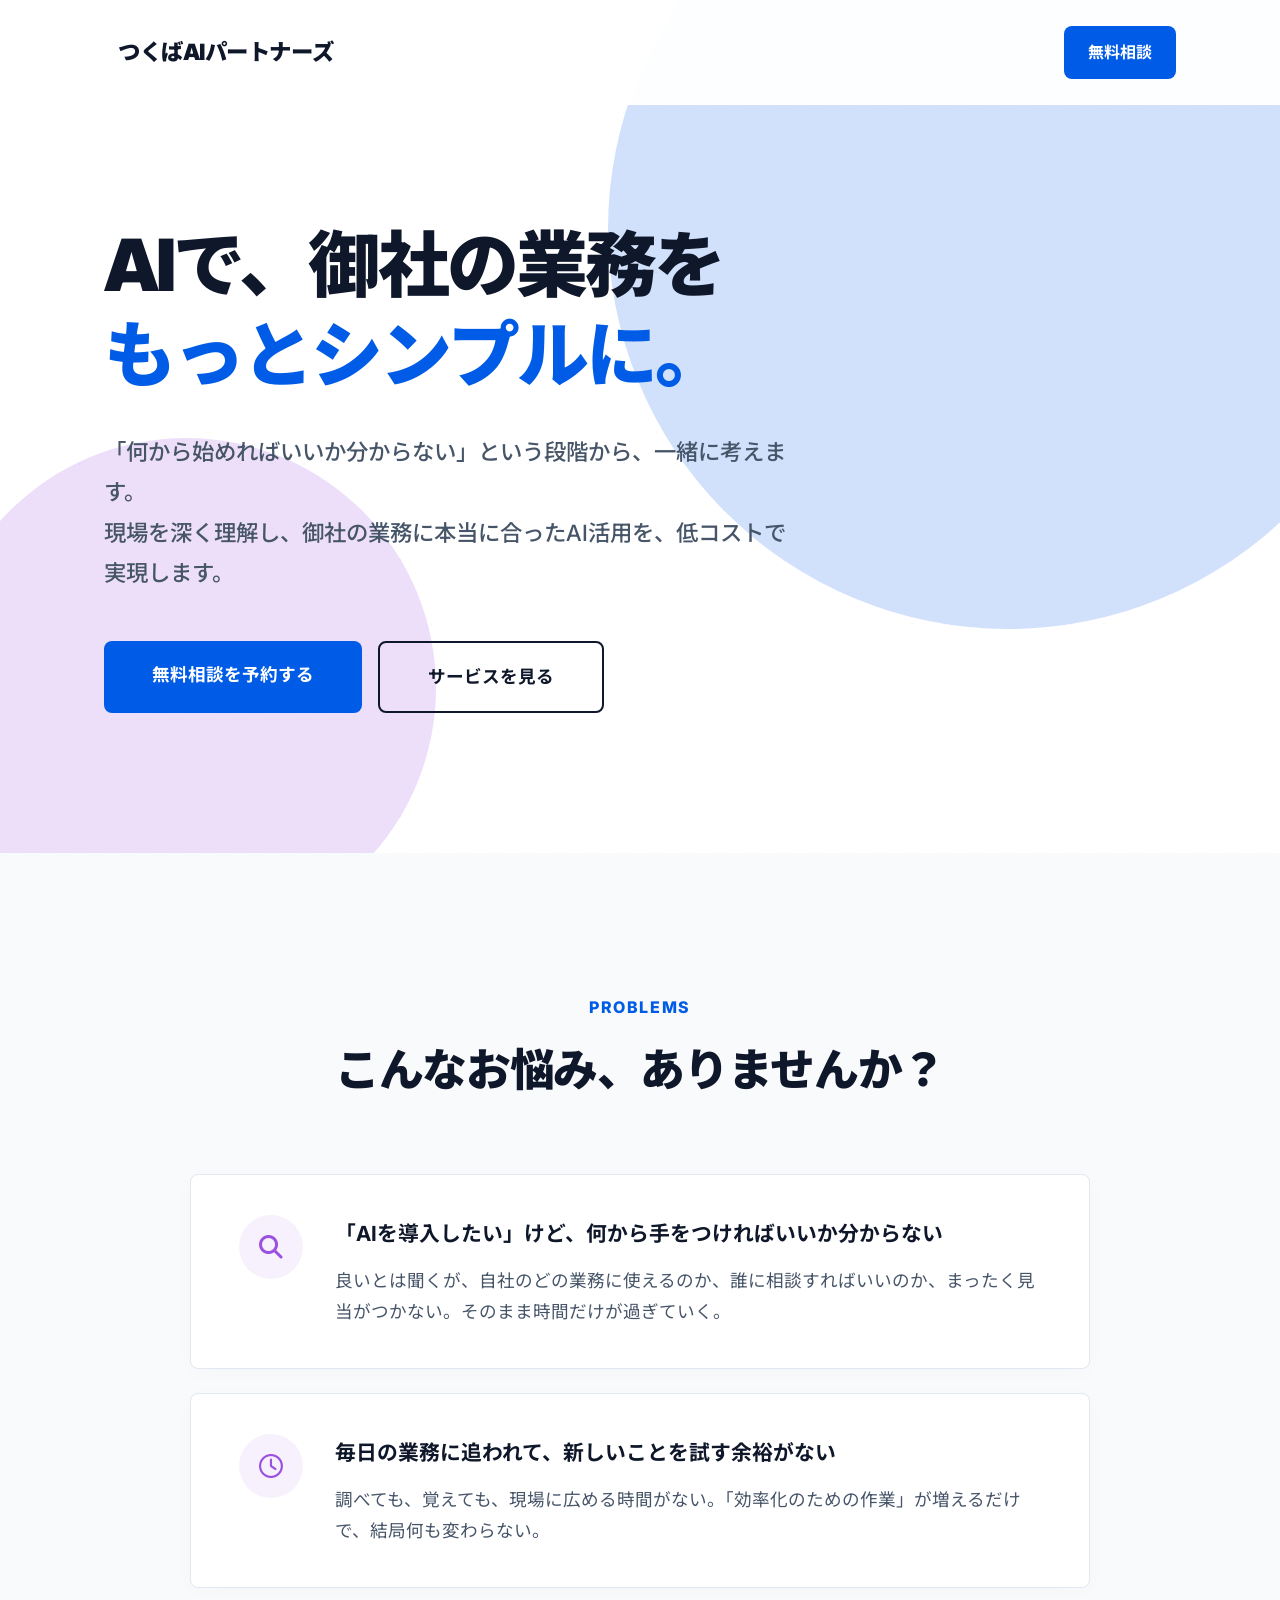
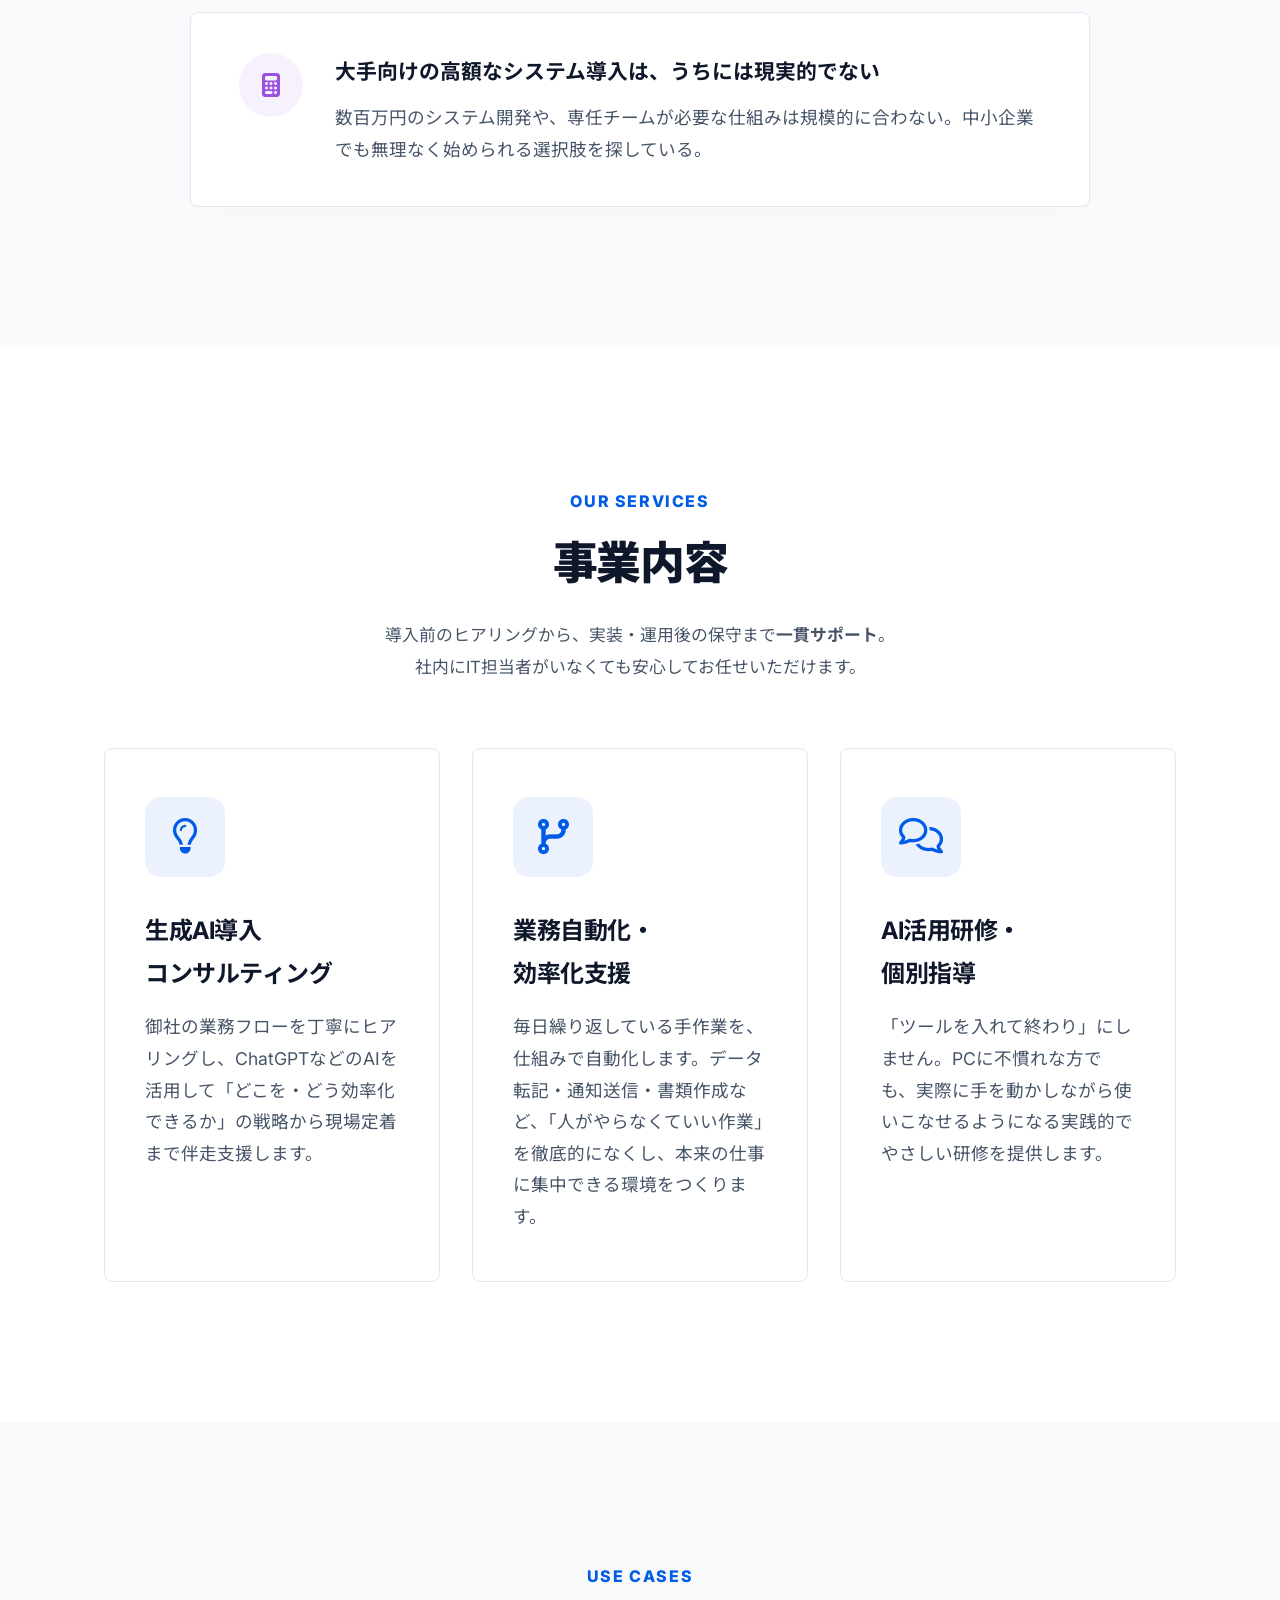
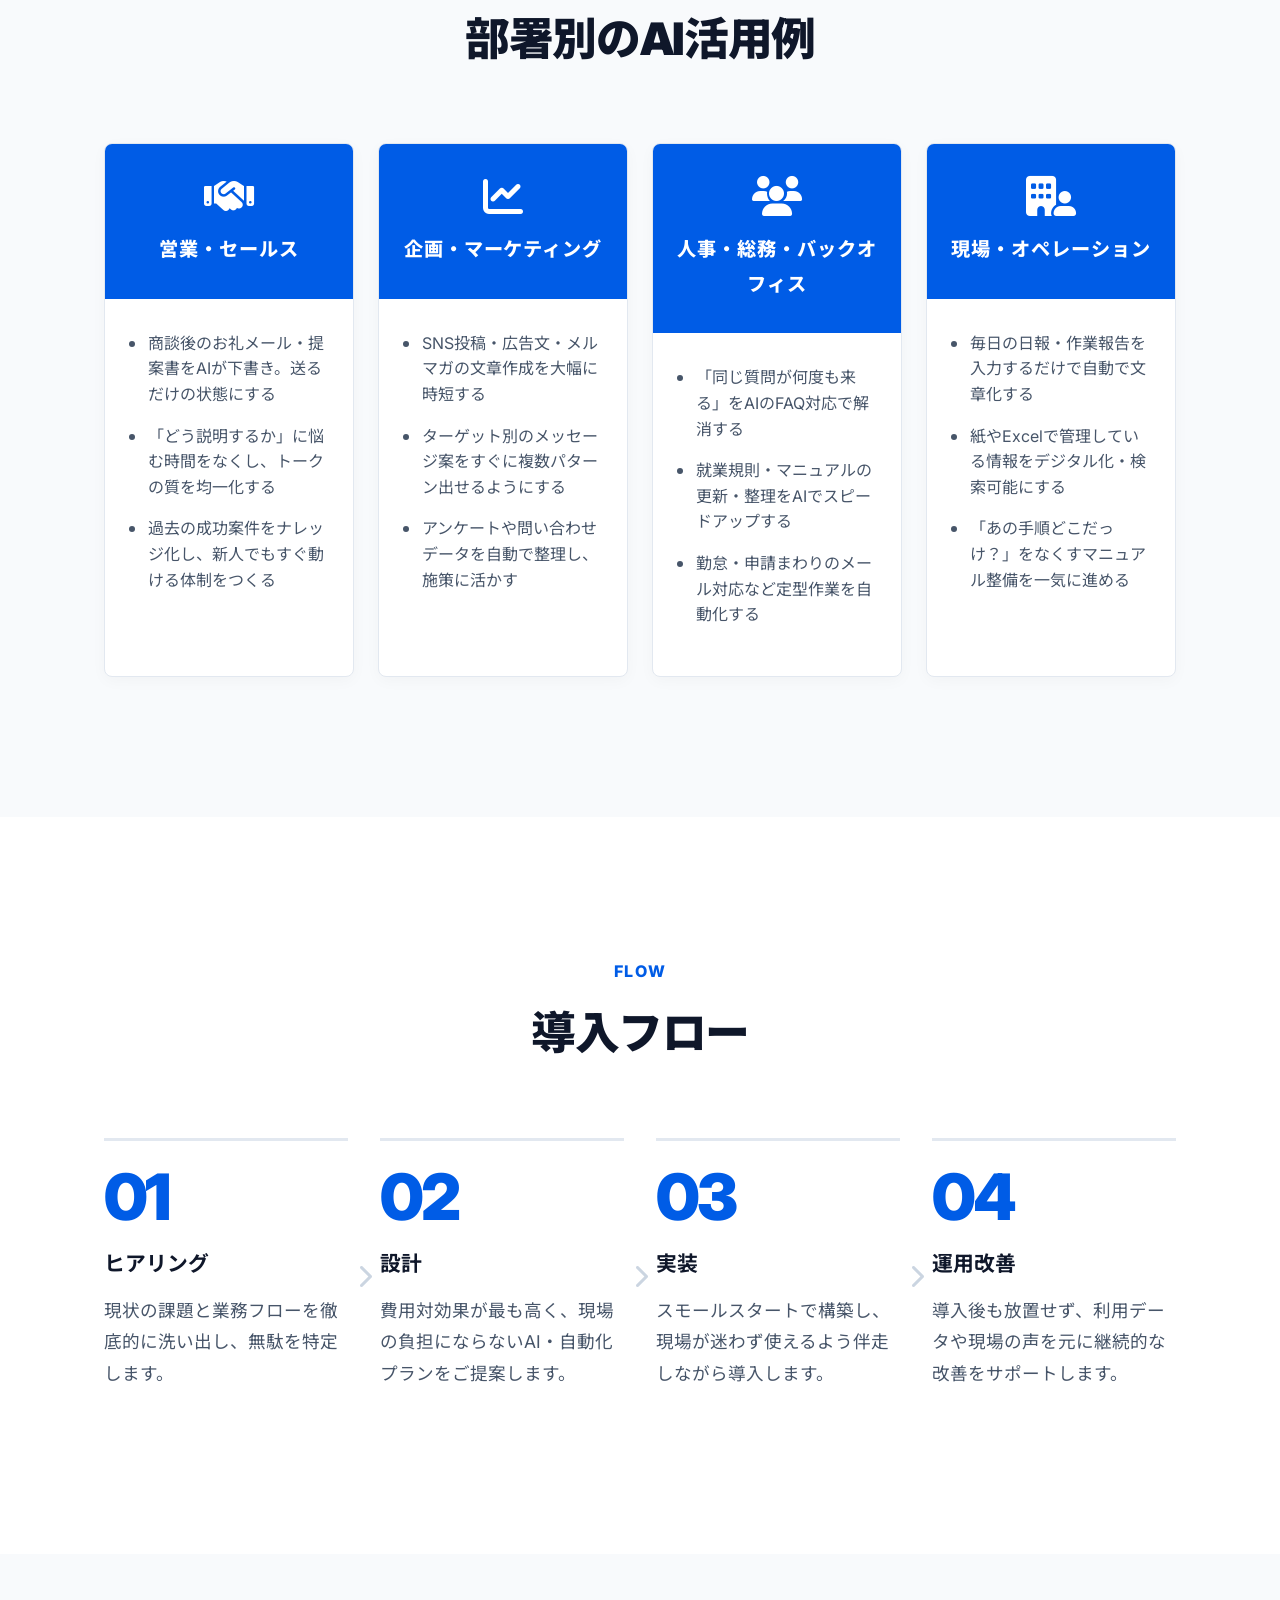
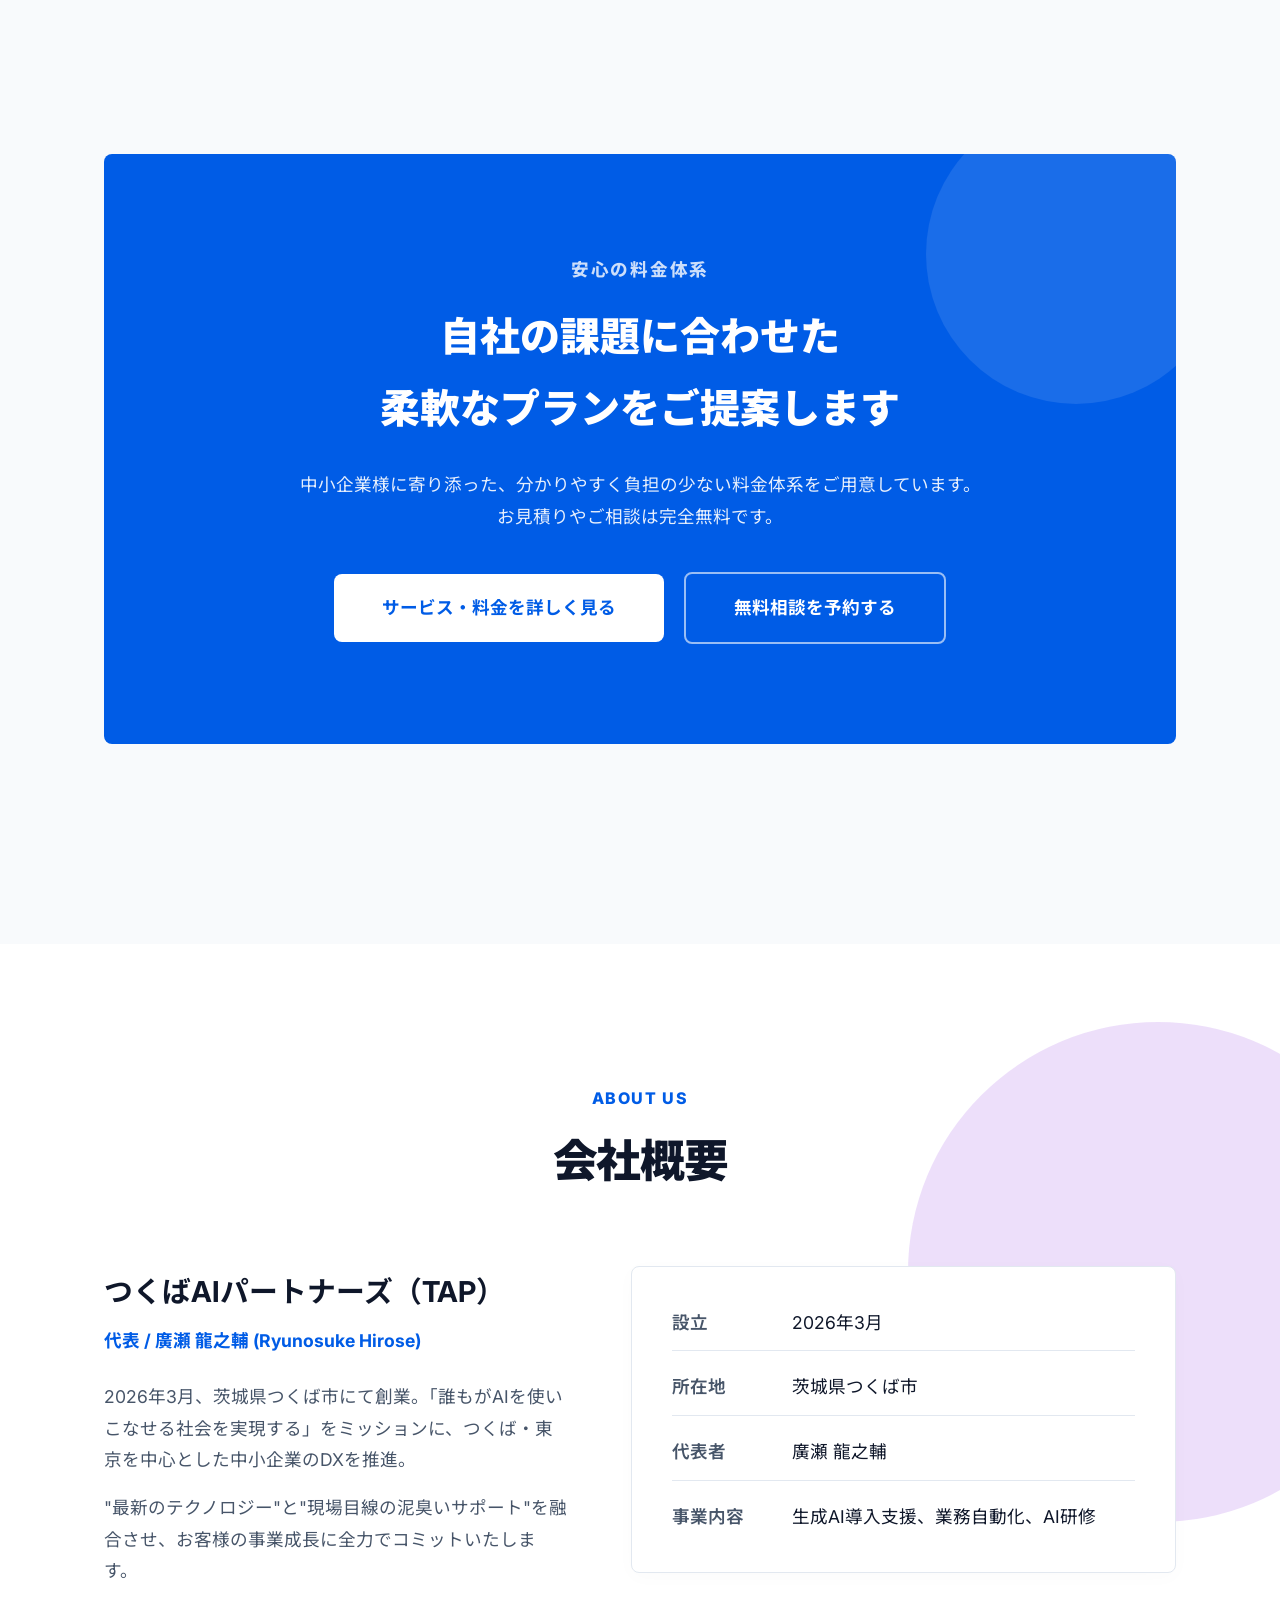
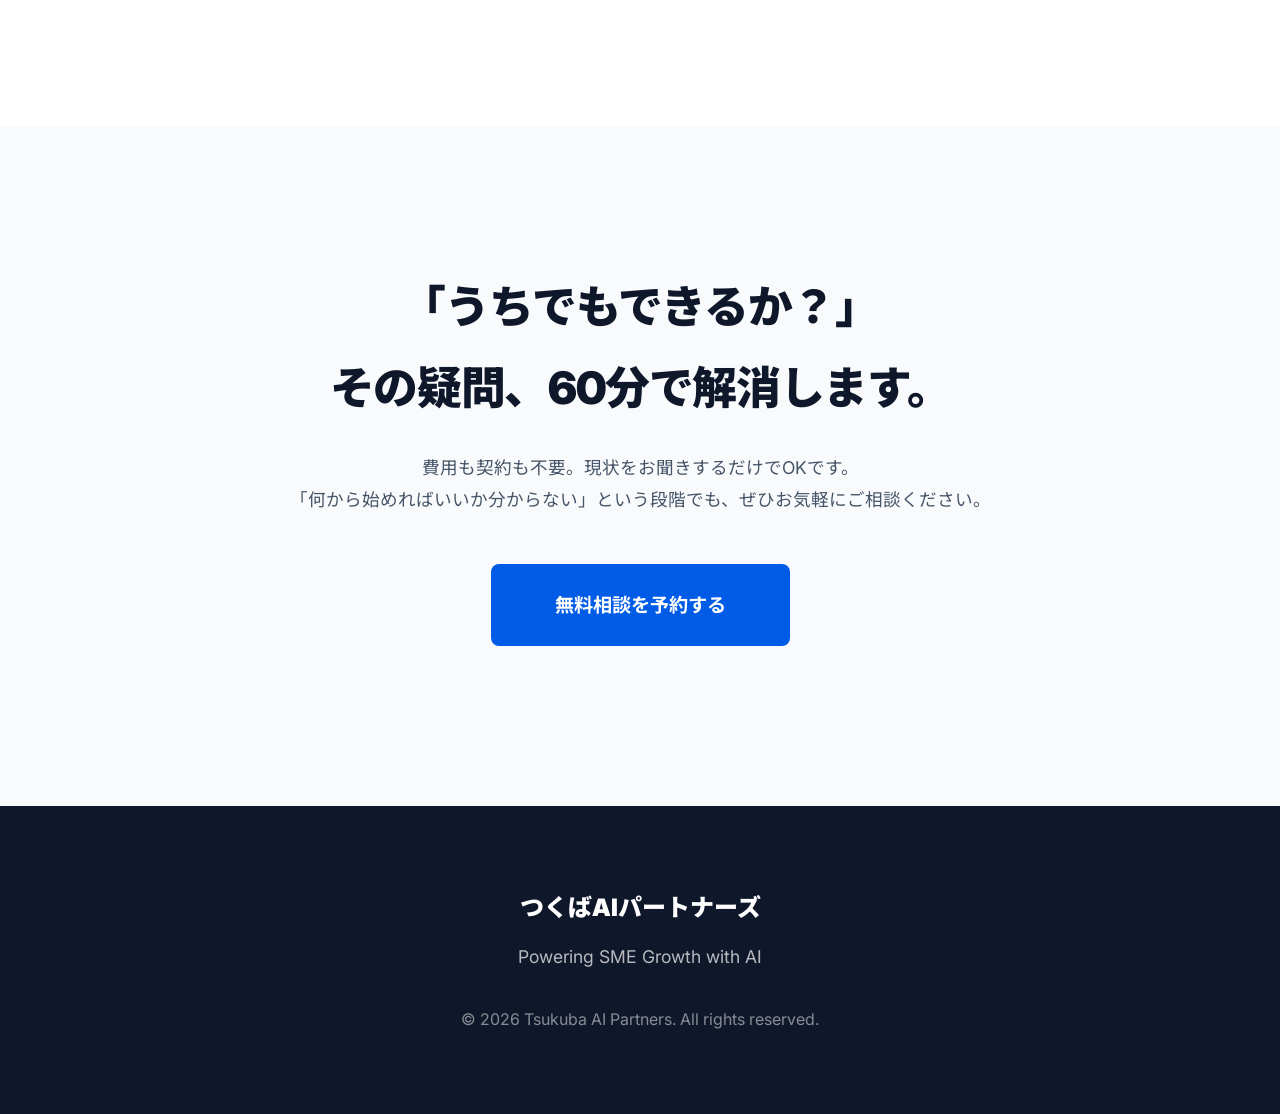
==== index.html @ 7ae94b9e "料金上限の削除・一貫サポート文の追加 - services.html: スタートプランを¥80,000〜、スタンダードプランを¥250,000〜に変更（内容・規模により要相談） - index.htm" ====
<!DOCTYPE html>
<html lang="ja">
<head>
    <meta charset="UTF-8">
    <meta name="viewport" content="width=device-width, initial-scale=1.0">
    <title>つくばAIパートナーズ | Tsukuba AI Partners</title>
    <meta name="description" content="現場の声から始めるAI導入。中小企業に特化した低コスト・スピード対応のAIコンサルティング。">
    
    <!-- Google Fonts -->
    <link rel="preconnect" href="https://fonts.googleapis.com">
    <link rel="preconnect" href="https://fonts.gstatic.com" crossorigin>
    <link href="https://fonts.googleapis.com/css2?family=Inter:wght@400;600;800;900&family=Noto+Sans+JP:wght@400;500;700;900&display=swap" rel="stylesheet">
    
    <!-- Font Awesome -->
    <link rel="stylesheet" href="https://cdnjs.cloudflare.com/ajax/libs/font-awesome/6.4.0/css/all.min.css">

    <style>
        /* =========================================
           1. CSS Variables
           ========================================= */
        :root {
            /* Theme Colors (単色) */
            --primary: #005ce6;      /* サファイアブルー */
            --primary-light: rgba(0, 92, 230, 0.08); /* アイコン背景用 (薄め) */
            --primary-shape: rgba(0, 92, 230, 0.18); /* 背景図形用 (濃いめ) */
            
            --secondary: #9b51e0;    /* 明るめの紫 */
            --secondary-light: rgba(155, 81, 224, 0.08); /* アイコン背景用 (薄め) */
            --secondary-shape: rgba(155, 81, 224, 0.18); /* 背景図形用 (濃いめ) */
            
            /* Backgrounds & Text */
            --bg-body: #FFFFFF;
            --bg-section: #F8FAFC; 
            --text-main: #0F172A; 
            --text-muted: #475569;
            
            /* UI Elements */
            --card-bg: #FFFFFF;
            --card-border: 1px solid #E2E8F0;
            --radius: 8px; 
        }

        /* =========================================
           2. Reset & Base Styles
           ========================================= */
        * { margin: 0; padding: 0; box-sizing: border-box; }

        body {
            font-family: 'Inter', 'Noto Sans JP', sans-serif;
            background-color: var(--bg-body);
            color: var(--text-main);
            line-height: 1.8;
            -webkit-font-smoothing: antialiased;
            overflow-x: hidden;
        }

        a { text-decoration: none; color: inherit; }
        ul { list-style: none; }
        
        .container {
            max-width: 1200px;
            margin: 0 auto;
            padding: 0 5%;
            position: relative;
            z-index: 1; /* 背景図形より手前に配置 */
        }

        /* Typography */
        .text-primary {
            color: var(--primary);
        }

        .section-title {
            font-size: clamp(2.2rem, 4vw, 2.8rem);
            font-weight: 900;
            letter-spacing: -0.03em;
            margin-bottom: 1rem;
            color: var(--text-main);
            text-align: center;
        }

        .section-subtitle {
            font-size: 1rem;
            font-weight: 800;
            color: var(--primary);
            letter-spacing: 0.1em;
            margin-bottom: 0.5rem;
            font-family: 'Inter', sans-serif;
            text-transform: uppercase;
            text-align: center;
        }

        p.large-text {
            font-size: 1.1rem;
            color: var(--text-muted);
            line-height: 1.8;
        }

        /* =========================================
           3. Decorational Shapes (背景図形)
           ========================================= */
        .shape {
            position: absolute;
            z-index: 0;
            pointer-events: none;
        }
        
        .shape-circle-blue {
            width: 800px; height: 800px;
            background-color: var(--primary-shape); /* 視認できるよう濃い色を使用 */
            border-radius: 50%;
        }

        .shape-circle-purple {
            width: 500px; height: 500px;
            background-color: var(--secondary-shape); /* 視認できるよう濃い色を使用 */
            border-radius: 50%;
        }

        .bg-dots {
            background-image: radial-gradient(var(--text-muted) 1px, transparent 1px);
            background-size: 32px 32px;
            opacity: 0.05;
            top: 0; left: 0; width: 100%; height: 100%;
        }

        /* =========================================
           4. UI Components
           ========================================= */
        .btn {
            display: inline-block;
            padding: 18px 48px;
            background-color: var(--primary);
            color: #fff;
            font-size: 1.1rem;
            font-weight: 700;
            border-radius: var(--radius);
            border: none;
            cursor: pointer;
            transition: background-color 0.2s, transform 0.2s;
            text-align: center;
        }

        .btn:hover {
            background-color: #004bbd;
            transform: translateY(-2px);
            color: #fff;
        }

        .btn-outline {
            background-color: transparent;
            color: var(--text-main);
            border: 2px solid var(--text-main);
        }
        
        .btn-outline:hover {
            background-color: var(--text-main);
            color: #fff;
        }

        /* =========================================
           5. Layout Sections
           ========================================= */
        /* Navigation */
        nav {
            position: fixed;
            top: 0; left: 0; width: 100%;
            padding: 24px 0;
            z-index: 100;
            background: rgba(255, 255, 255, 0.95);
            backdrop-filter: blur(8px);
            border-bottom: 1px solid transparent;
            transition: padding 0.3s, border-bottom 0.3s;
        }

        nav.scrolled {
            padding: 16px 0;
            border-bottom: 1px solid #E2E8F0;
        }

        .nav-container {
            display: flex;
            justify-content: space-between;
            align-items: center;
        }

        .logo {
            font-size: 1.4rem;
            font-weight: 900;
            letter-spacing: -0.02em;
        }

        /* Hero Section */
        #hero {
            position: relative;
            padding: 220px 0 140px;
            background-color: var(--bg-body);
        }

        /* Hero背景図形 */
        #hero .shape-circle-blue { top: -20%; right: -10%; }
        #hero .shape-circle-purple { bottom: -10%; left: -5%; }

        .hero-inner {
            max-width: 1000px;
        }

        .hero-title {
            font-size: clamp(2.8rem, 6vw, 4.5rem);
            font-weight: 900;
            line-height: 1.25;
            letter-spacing: -0.04em;
            margin-bottom: 2rem;
            color: var(--text-main);
        }

        .hero-subtitle {
            font-size: clamp(1.2rem, 2vw, 1.4rem);
            color: var(--text-muted);
            margin-bottom: 3rem;
            font-weight: 500;
            line-height: 1.8;
            max-width: 700px;
        }

        .hero-buttons {
            display: flex;
            gap: 16px;
            flex-wrap: wrap;
        }

        .section-padding { padding: 140px 0; position: relative; }
        .bg-gray { background-color: var(--bg-section); }

        /* Pain Points */
        .pain-list {
            margin: 4rem auto 0;
            display: flex;
            flex-direction: column;
            gap: 24px;
            max-width: 900px;
        }

        .pain-item {
            background: var(--card-bg);
            border: var(--card-border);
            border-radius: var(--radius);
            padding: 40px 48px;
            display: flex;
            align-items: flex-start;
            gap: 32px;
            box-shadow: 0 4px 20px rgba(0,0,0,0.02);
        }

        .pain-icon {
            width: 64px; height: 64px;
            background-color: var(--secondary-light);
            color: var(--secondary);
            border-radius: 50%;
            display: flex;
            align-items: center;
            justify-content: center;
            font-size: 1.5rem;
            flex-shrink: 0;
        }

        .pain-item h4 {
            font-size: 1.3rem;
            margin-bottom: 12px;
            font-weight: 700;
        }

        /* Services */
        .service-grid {
            display: grid;
            grid-template-columns: repeat(3, 1fr);
            gap: 32px;
            margin-top: 4rem;
        }

        .service-card {
            background: var(--card-bg);
            border: var(--card-border);
            border-radius: var(--radius);
            padding: 48px 40px;
            transition: border-color 0.3s;
        }

        .service-card:hover { border-color: var(--primary); }

        .service-icon {
            width: 80px; height: 80px;
            background-color: var(--primary-light);
            color: var(--primary);
            border-radius: 16px;
            display: flex;
            align-items: center;
            justify-content: center;
            font-size: 2.2rem;
            margin-bottom: 32px;
        }

        .service-card h3 {
            font-size: 1.5rem;
            font-weight: 700;
            margin-bottom: 16px;
            letter-spacing: -0.02em;
        }

        /* USE CASES */
        .usecase-grid {
            display: grid;
            grid-template-columns: repeat(4, 1fr);
            gap: 24px;
            margin-top: 4rem;
        }

        .usecase-card {
            background: #fff;
            border-radius: var(--radius);
            border: 1px solid #E2E8F0;
            overflow: hidden;
            box-shadow: 0 4px 15px rgba(0,0,0,0.03);
            display: flex;
            flex-direction: column;
        }

        .usecase-header {
            background-color: var(--primary);
            color: #fff;
            padding: 32px 16px;
            text-align: center;
            min-height: 140px;
            display: flex;
            flex-direction: column;
            align-items: center;
            justify-content: center;
        }

        .usecase-header i {
            font-size: 2.5rem;
            margin-bottom: 16px;
        }

        .usecase-header h4 {
            font-size: 1.2rem;
            font-weight: 800;
            letter-spacing: 0.05em;
        }

        .usecase-body {
            padding: 32px 24px;
            flex: 1;
        }

        .usecase-body ul li {
            position: relative;
            padding-left: 1.2em;
            margin-bottom: 16px;
            font-size: 1rem;
            color: var(--text-muted);
            line-height: 1.6;
        }

        .usecase-body ul li::before {
            content: '';
            position: absolute;
            left: 0;
            top: 10px;
            width: 6px;
            height: 6px;
            border-radius: 50%;
            background-color: var(--text-muted);
        }

        /* How We Work */
        .flow-wrapper { margin-top: 4rem; }
        .flow-container {
            display: flex;
            justify-content: space-between;
            gap: 32px;
        }

        .flow-card {
            flex: 1;
            position: relative;
            padding: 24px 0;
            border-top: 3px solid #E2E8F0;
        }

        .flow-card:not(:last-child)::after {
            content: '\f054';
            font-family: 'Font Awesome 6 Free';
            font-weight: 900;
            position: absolute;
            top: 50%;
            right: -24px;
            transform: translateY(-50%);
            font-size: 1.5rem;
            color: #CBD5E1;
        }

        .flow-number {
            font-family: 'Inter', sans-serif;
            font-size: 4rem;
            font-weight: 900;
            color: var(--primary);
            line-height: 1;
            margin-bottom: 16px;
            letter-spacing: -0.05em;
        }

        .flow-card h4 {
            font-size: 1.3rem;
            margin-bottom: 12px;
            font-weight: 700;
        }

        /* Pricing Banner */
        .banner {
            background-color: var(--primary);
            color: #fff;
            padding: 100px 5%;
            border-radius: var(--radius);
            text-align: center;
            margin: 60px 0;
            position: relative;
            overflow: hidden;
        }
        
        .banner::before {
            content: ''; position: absolute; top: -50px; right: -50px;
            width: 300px; height: 300px; border-radius: 50%;
            background-color: rgba(255,255,255,0.1);
        }

        .banner h2 { color: #fff; margin-bottom: 24px; font-size: clamp(2rem, 4vw, 2.5rem); font-weight: 900; }

        /* About */
        #about .shape-circle-purple { top: 10%; right: -10%; }
        
        .about-wrap {
            display: flex;
            gap: 64px;
            align-items: flex-start;
            margin-top: 4rem;
        }

        .about-info { flex: 1; }

        .about-info h3 {
            font-size: 1.8rem;
            margin-bottom: 8px;
        }

        /* Footer */
        footer {
            background-color: var(--text-main);
            color: #fff;
            padding: 80px 0;
        }

        /* =========================================
           6. Animation
           ========================================= */
        .fade-up {
            opacity: 0;
            transform: translateY(20px);
            transition: opacity 0.8s ease, transform 0.8s ease;
        }
        .fade-up.is-visible {
            opacity: 1;
            transform: translateY(0);
        }

        /* =========================================
           7. Responsive
           ========================================= */
        @media (max-width: 992px) {
            .service-grid, .usecase-grid { grid-template-columns: repeat(2, 1fr); }
            .flow-container { flex-direction: column; gap: 24px; }
            .flow-card { border-top: none; border-left: 3px solid #E2E8F0; padding: 0 0 0 24px; }
            .flow-card:not(:last-child)::after {
                content: '\f078';
                top: auto; bottom: -20px; left: 24px; right: auto;
                transform: translateX(-50%);
            }
            .about-wrap { flex-direction: column; gap: 32px; }
            #hero { padding: 160px 0 100px; }
        }

        @media (max-width: 768px) {
            .service-grid, .usecase-grid { grid-template-columns: 1fr; }
            .pain-item { flex-direction: column; gap: 16px; padding: 32px; }
        }
    </style>
</head>
<body>

    <!-- Navbar -->
    <nav>
        <div class="container nav-container">
            <a href="#hero" class="logo" style="text-decoration:none; color:inherit; cursor:pointer; padding:8px 14px; border-radius:6px; transition:background .2s;" onmouseover="this.style.background='rgba(0,92,230,0.08)'" onmouseout="this.style.background='transparent'">つくばAIパートナーズ</a>
            <a href="contact.html" class="btn" style="padding: 12px 24px; font-size: 1rem;">無料相談</a>
        </div>
    </nav>

    <!-- 1. HERO -->
    <section id="hero">
        <div class="shape bg-dots"></div>
        <div class="shape shape-circle-blue"></div>
        <div class="shape shape-circle-purple"></div>
        <div class="container">
            <div class="hero-inner fade-up">
                <h1 class="hero-title">AIで、御社の業務を<br><span class="text-primary">もっとシンプルに。</span></h1>
                <p class="hero-subtitle">「何から始めればいいか分からない」という段階から、一緒に考えます。<br>現場を深く理解し、御社の業務に本当に合ったAI活用を、低コストで実現します。</p>
                <div class="hero-buttons">
                    <a href="#contact" class="btn">無料相談を予約する</a>
                    <a href="#services" class="btn btn-outline">サービスを見る</a>
                </div>
            </div>
        </div>
    </section>

    <!-- 2. PAIN POINTS -->
    <section id="pain" class="section-padding bg-gray">
        <div class="container">
            <p class="section-subtitle fade-up">Problems</p>
            <h2 class="section-title fade-up">こんなお悩み、ありませんか？</h2>
            
            <div class="pain-list">
                <div class="pain-item fade-up">
                    <div class="pain-icon"><i class="fa-solid fa-magnifying-glass"></i></div>
                    <div>
                        <h4>「AIを導入したい」けど、何から手をつければいいか分からない</h4>
                        <p class="large-text">良いとは聞くが、自社のどの業務に使えるのか、誰に相談すればいいのか、まったく見当がつかない。そのまま時間だけが過ぎていく。</p>
                    </div>
                </div>
                <div class="pain-item fade-up">
                    <div class="pain-icon"><i class="fa-regular fa-clock"></i></div>
                    <div>
                        <h4>毎日の業務に追われて、新しいことを試す余裕がない</h4>
                        <p class="large-text">調べても、覚えても、現場に広める時間がない。「効率化のための作業」が増えるだけで、結局何も変わらない。</p>
                    </div>
                </div>
                <div class="pain-item fade-up">
                    <div class="pain-icon"><i class="fa-solid fa-calculator"></i></div>
                    <div>
                        <h4>大手向けの高額なシステム導入は、うちには現実的でない</h4>
                        <p class="large-text">数百万円のシステム開発や、専任チームが必要な仕組みは規模的に合わない。中小企業でも無理なく始められる選択肢を探している。</p>
                    </div>
                </div>
            </div>
        </div>
    </section>

    <!-- 3. SERVICES -->
    <section id="services" class="section-padding">
        <div class="container">
            <p class="section-subtitle fade-up">Our Services</p>
            <h2 class="section-title fade-up">事業内容</h2>
            <p class="fade-up" style="text-align:center; color: var(--text-muted); font-size: 1.05rem; max-width: 700px; margin: 0 auto 3rem; line-height: 1.9;">導入前のヒアリングから、実装・運用後の保守まで<strong>一貫サポート</strong>。<br>社内にIT担当者がいなくても安心してお任せいただけます。</p>

            <div class="service-grid">
                <div class="service-card fade-up">
                    <div class="service-icon"><i class="fa-regular fa-lightbulb"></i></div>
                    <h3>生成AI導入<br>コンサルティング</h3>
                    <p class="large-text">御社の業務フローを丁寧にヒアリングし、ChatGPTなどのAIを活用して「どこを・どう効率化できるか」の戦略から現場定着まで伴走支援します。</p>
                </div>
                <div class="service-card fade-up">
                    <div class="service-icon"><i class="fa-solid fa-code-branch"></i></div>
                    <h3>業務自動化・<br>効率化支援</h3>
                    <p class="large-text">毎日繰り返している手作業を、仕組みで自動化します。データ転記・通知送信・書類作成など、「人がやらなくていい作業」を徹底的になくし、本来の仕事に集中できる環境をつくります。</p>
                </div>
                <div class="service-card fade-up">
                    <div class="service-icon"><i class="fa-regular fa-comments"></i></div>
                    <h3>AI活用研修・<br>個別指導</h3>
                    <p class="large-text">「ツールを入れて終わり」にしません。PCに不慣れな方でも、実際に手を動かしながら使いこなせるようになる実践的でやさしい研修を提供します。</p>
                </div>
            </div>
        </div>
    </section>

    <!-- 4. USE CASES (部署別AI活用例) -->
    <section id="use-cases" class="section-padding bg-gray">
        <div class="container">
            <p class="section-subtitle fade-up">Use Cases</p>
            <h2 class="section-title fade-up">部署別のAI活用例</h2>
            
            <div class="usecase-grid">
                <div class="usecase-card fade-up" style="transition-delay: 0.1s;">
                    <div class="usecase-header">
                        <i class="fa-solid fa-handshake"></i>
                        <h4>営業・セールス</h4>
                    </div>
                    <div class="usecase-body">
                        <ul>
                            <li>商談後のお礼メール・提案書をAIが下書き。送るだけの状態にする</li>
                            <li>「どう説明するか」に悩む時間をなくし、トークの質を均一化する</li>
                            <li>過去の成功案件をナレッジ化し、新人でもすぐ動ける体制をつくる</li>
                        </ul>
                    </div>
                </div>
                <div class="usecase-card fade-up" style="transition-delay: 0.2s;">
                    <div class="usecase-header">
                        <i class="fa-solid fa-chart-line"></i>
                        <h4>企画・マーケティング</h4>
                    </div>
                    <div class="usecase-body">
                        <ul>
                            <li>SNS投稿・広告文・メルマガの文章作成を大幅に時短する</li>
                            <li>ターゲット別のメッセージ案をすぐに複数パターン出せるようにする</li>
                            <li>アンケートや問い合わせデータを自動で整理し、施策に活かす</li>
                        </ul>
                    </div>
                </div>
                <div class="usecase-card fade-up" style="transition-delay: 0.3s;">
                    <div class="usecase-header">
                        <i class="fa-solid fa-users"></i>
                        <h4>人事・総務・バックオフィス</h4>
                    </div>
                    <div class="usecase-body">
                        <ul>
                            <li>「同じ質問が何度も来る」をAIのFAQ対応で解消する</li>
                            <li>就業規則・マニュアルの更新・整理をAIでスピードアップする</li>
                            <li>勤怠・申請まわりのメール対応など定型作業を自動化する</li>
                        </ul>
                    </div>
                </div>
                <div class="usecase-card fade-up" style="transition-delay: 0.4s;">
                    <div class="usecase-header">
                        <i class="fa-solid fa-building-user"></i>
                        <h4>現場・オペレーション</h4>
                    </div>
                    <div class="usecase-body">
                        <ul>
                            <li>毎日の日報・作業報告を入力するだけで自動で文章化する</li>
                            <li>紙やExcelで管理している情報をデジタル化・検索可能にする</li>
                            <li>「あの手順どこだっけ？」をなくすマニュアル整備を一気に進める</li>
                        </ul>
                    </div>
                </div>
            </div>
        </div>
    </section>

    <!-- 5. HOW WE WORK -->
    <section id="how-we-work" class="section-padding">
        <div class="container">
            <p class="section-subtitle fade-up">Flow</p>
            <h2 class="section-title fade-up">導入フロー</h2>

            <div class="flow-wrapper">
                <div class="flow-container">
                    <div class="flow-card fade-up">
                        <div class="flow-number">01</div>
                        <h4>ヒアリング</h4>
                        <p class="large-text">現状の課題と業務フローを徹底的に洗い出し、無駄を特定します。</p>
                    </div>
                    <div class="flow-card fade-up">
                        <div class="flow-number">02</div>
                        <h4>設計</h4>
                        <p class="large-text">費用対効果が最も高く、現場の負担にならないAI・自動化プランをご提案します。</p>
                    </div>
                    <div class="flow-card fade-up">
                        <div class="flow-number">03</div>
                        <h4>実装</h4>
                        <p class="large-text">スモールスタートで構築し、現場が迷わず使えるよう伴走しながら導入します。</p>
                    </div>
                    <div class="flow-card fade-up">
                        <div class="flow-number">04</div>
                        <h4>運用改善</h4>
                        <p class="large-text">導入後も放置せず、利用データや現場の声を元に継続的な改善をサポートします。</p>
                    </div>
                </div>
            </div>
        </div>
    </section>

    <!-- 6. PRICING TEASER -->
    <section id="pricing" class="section-padding bg-gray">
        <div class="container">
            <div class="banner fade-up">
                <p style="font-weight: 800; margin-bottom: 16px; color: rgba(255,255,255,0.8); font-size: 1.1rem; letter-spacing: 0.1em;">安心の料金体系</p>
                <!-- 金額を外し、価値を伝えるコピーに変更 -->
                <h2>自社の課題に合わせた<br>柔軟なプランをご提案します</h2>
                <p class="large-text" style="margin: 0 auto 40px; max-width: 700px; color: rgba(255,255,255,0.9);">
                    中小企業様に寄り添った、分かりやすく負担の少ない料金体系をご用意しています。<br>お見積りやご相談は完全無料です。
                </p>
                <a href="services.html" class="btn" style="background: #fff; color: var(--primary); margin-right: 16px;">サービス・料金を詳しく見る</a>
                <a href="contact.html" class="btn" style="background: transparent; color: #fff; border: 2px solid rgba(255,255,255,0.6);">無料相談を予約する</a>
            </div>
        </div>
    </section>

    <!-- 7. ABOUT -->
    <section id="about" class="section-padding">
        <div class="shape shape-circle-purple"></div>
        <div class="container">
            <p class="section-subtitle fade-up">About Us</p>
            <h2 class="section-title fade-up">会社概要</h2>

            <div class="about-wrap fade-up">
                <div class="about-info">
                    <h3>つくばAIパートナーズ（TAP）</h3>
                    <p style="font-weight: 700; color: var(--primary); margin-bottom: 24px; font-size: 1.1rem;">代表 / 廣瀬 龍之輔 (Ryunosuke Hirose)</p>
                    <p class="large-text" style="margin-bottom: 16px;">
                        2026年3月、茨城県つくば市にて創業。「誰もがAIを使いこなせる社会を実現する」をミッションに、つくば・東京を中心とした中小企業のDXを推進。
                    </p>
                    <p class="large-text">
                        "最新のテクノロジー"と"現場目線の泥臭いサポート"を融合させ、お客様の事業成長に全力でコミットいたします。
                    </p>
                </div>
                <div style="flex: 1; border: var(--card-border); padding: 40px; background: var(--card-bg); border-radius: var(--radius); width: 100%; box-shadow: 0 4px 20px rgba(0,0,0,0.02);">
                    <ul style="display: flex; flex-direction: column; gap: 20px; font-size: 1.1rem;">
                        <li style="display: flex; border-bottom: 1px solid #E2E8F0; padding-bottom: 12px;">
                            <span style="width: 120px; color: var(--text-muted); font-weight: 600;">設立</span>
                            <span>2026年3月</span>
                        </li>
                        <li style="display: flex; border-bottom: 1px solid #E2E8F0; padding-bottom: 12px;">
                            <span style="width: 120px; color: var(--text-muted); font-weight: 600;">所在地</span>
                            <span>茨城県つくば市</span>
                        </li>
                        <li style="display: flex; border-bottom: 1px solid #E2E8F0; padding-bottom: 12px;">
                            <span style="width: 120px; color: var(--text-muted); font-weight: 600;">代表者</span>
                            <span>廣瀬 龍之輔</span>
                        </li>
                        <li style="display: flex;">
                            <span style="width: 120px; color: var(--text-muted); font-weight: 600;">事業内容</span>
                            <span>生成AI導入支援、業務自動化、AI研修</span>
                        </li>
                    </ul>
                </div>
            </div>
        </div>
    </section>

    <!-- 8. CONTACT CTA -->
    <section id="contact" class="section-padding bg-gray" style="padding-bottom: 160px;">
        <div class="container" style="text-align: center;">
            <h2 class="section-title fade-up" style="margin-bottom: 24px;">「うちでもできるか？」<br>その疑問、60分で解消します。</h2>
            <p class="large-text fade-up" style="margin-bottom: 48px;">費用も契約も不要。現状をお聞きするだけでOKです。<br>「何から始めればいいか分からない」という段階でも、ぜひお気軽にご相談ください。</p>
            <div class="fade-up">
                <a href="#" class="btn" style="padding: 24px 64px; font-size: 1.2rem;">無料相談を予約する</a>
            </div>
        </div>
    </section>

    <!-- FOOTER -->
    <footer>
        <div class="container" style="text-align: center;">
            <p style="font-weight: 900; font-size: 1.5rem; margin-bottom: 12px; color: #fff;">つくばAIパートナーズ</p>
            <p style="margin-bottom: 32px; font-size: 1.1rem; color: rgba(255,255,255,0.7);">Powering SME Growth with AI</p>
            <p style="color: rgba(255,255,255,0.5);">&copy; 2026 Tsukuba AI Partners. All rights reserved.</p>
        </div>
    </footer>

    <!-- JavaScript -->
    <script>
        // フェードインアニメーション
        const observerOptions = {
            root: null,
            rootMargin: '0px',
            threshold: 0.1
        };

        const observer = new IntersectionObserver((entries, observer) => {
            entries.forEach(entry => {
                if (entry.isIntersecting) {
                    entry.target.classList.add('is-visible');
                    observer.unobserve(entry.target);
                }
            });
        }, observerOptions);

        document.querySelectorAll('.fade-up').forEach(el => {
            observer.observe(el);
        });

        // ナビゲーションのスクロール検知
        const nav = document.querySelector('nav');
        window.addEventListener('scroll', () => {
            if (window.scrollY > 50) {
                nav.classList.add('scrolled');
            } else {
                nav.classList.remove('scrolled');
            }
        });
    </script>
</body>
</html>
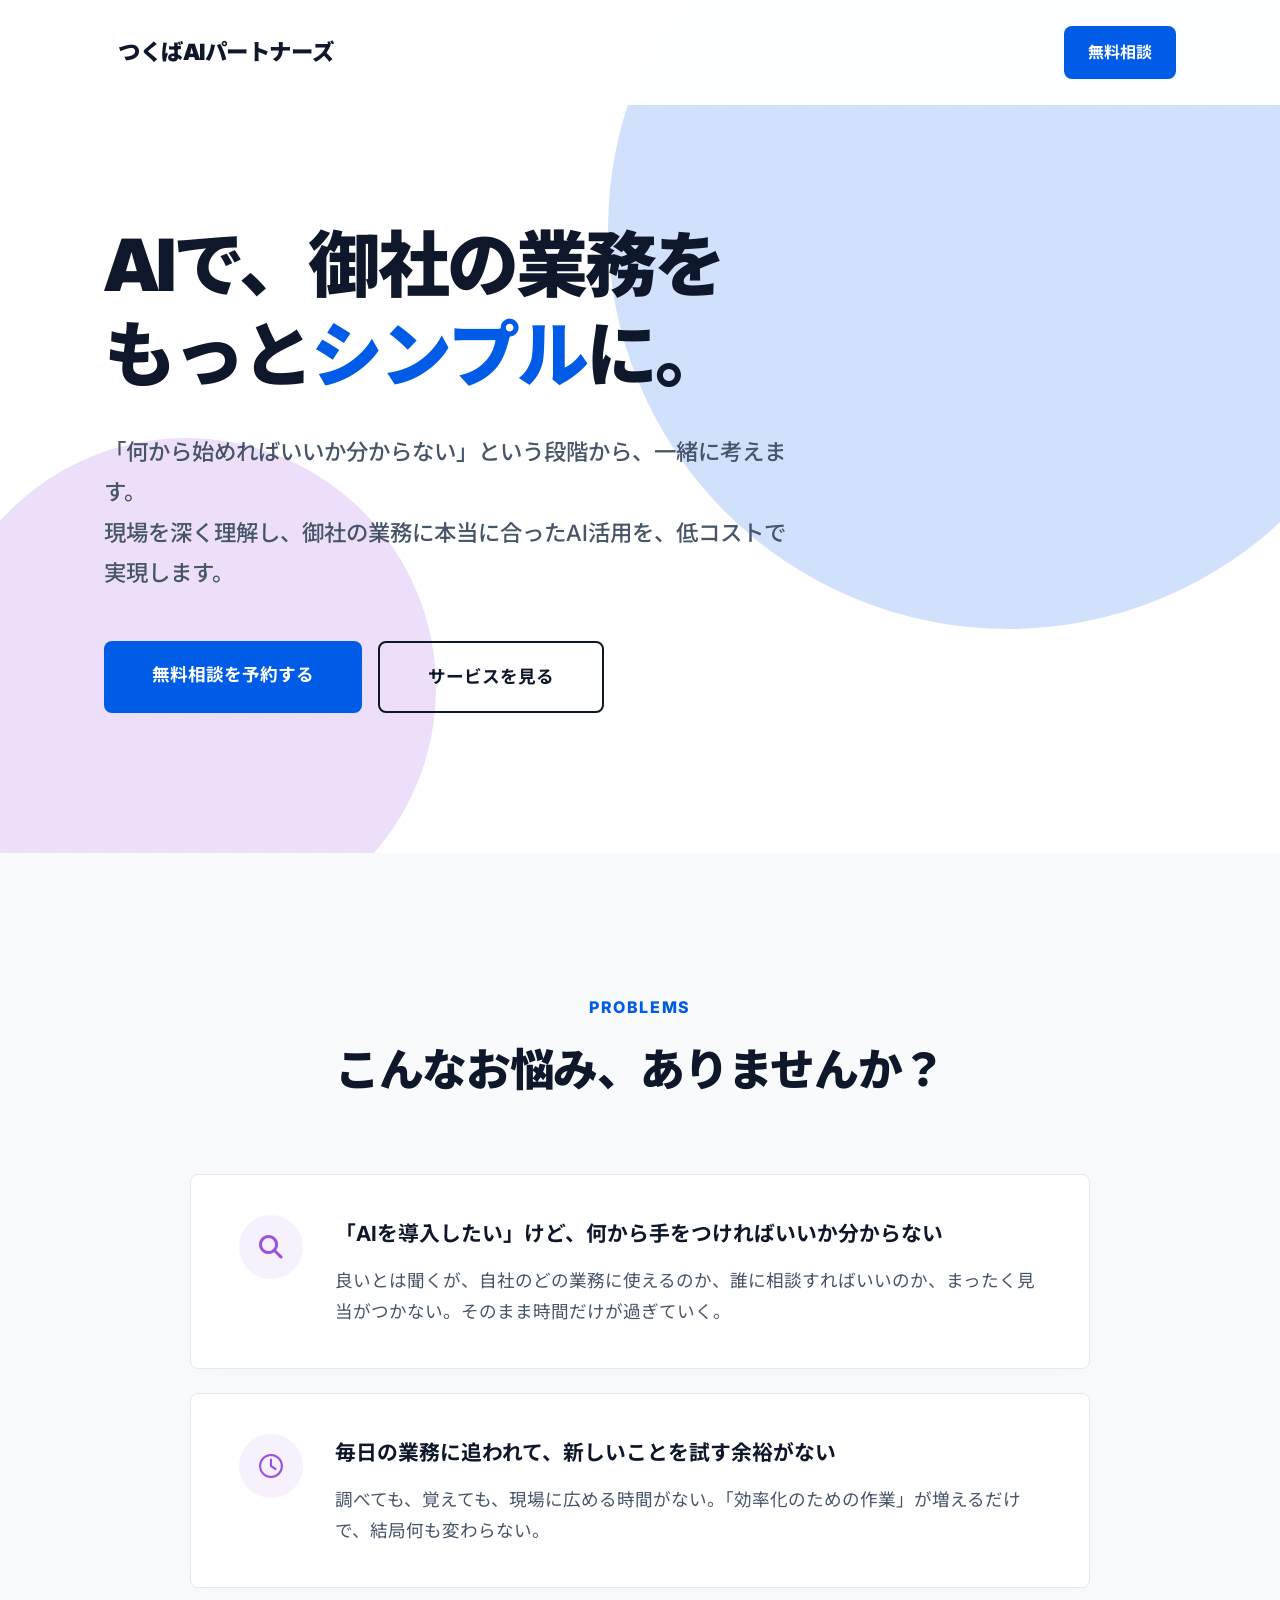
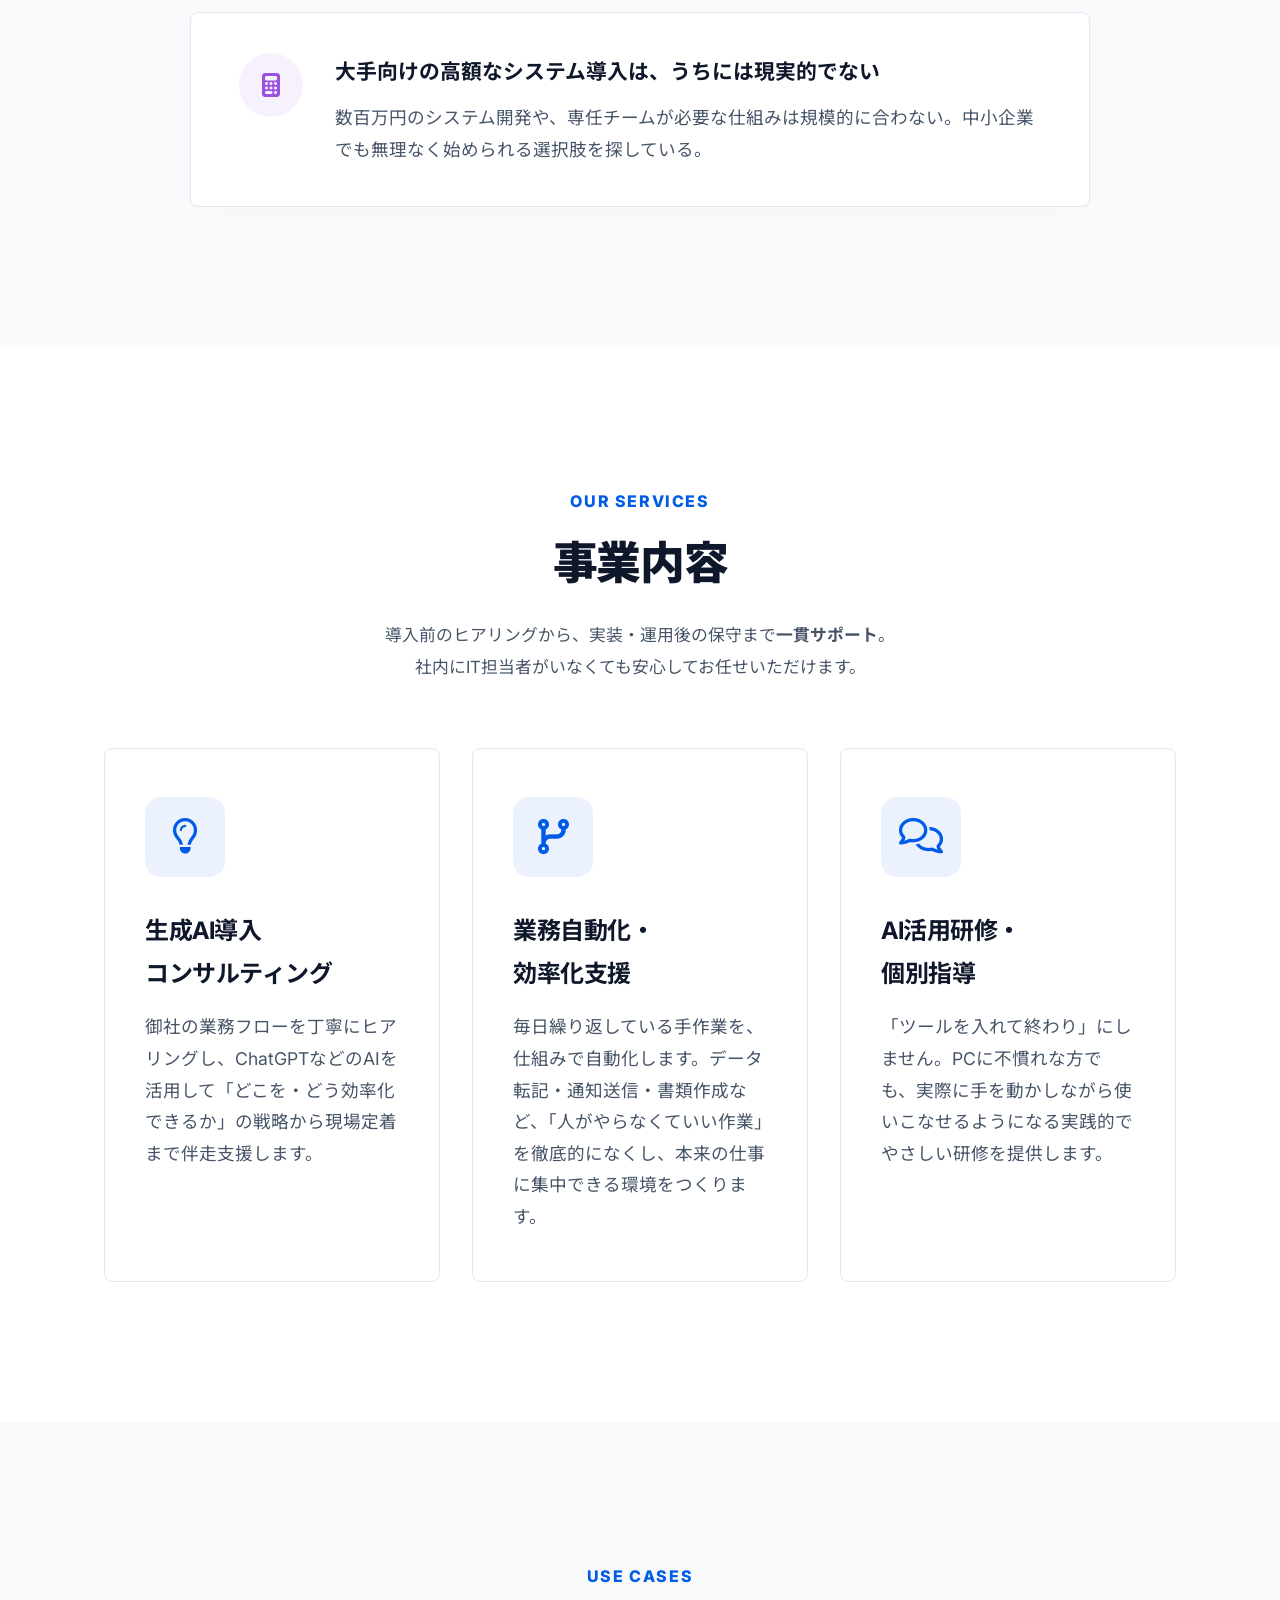
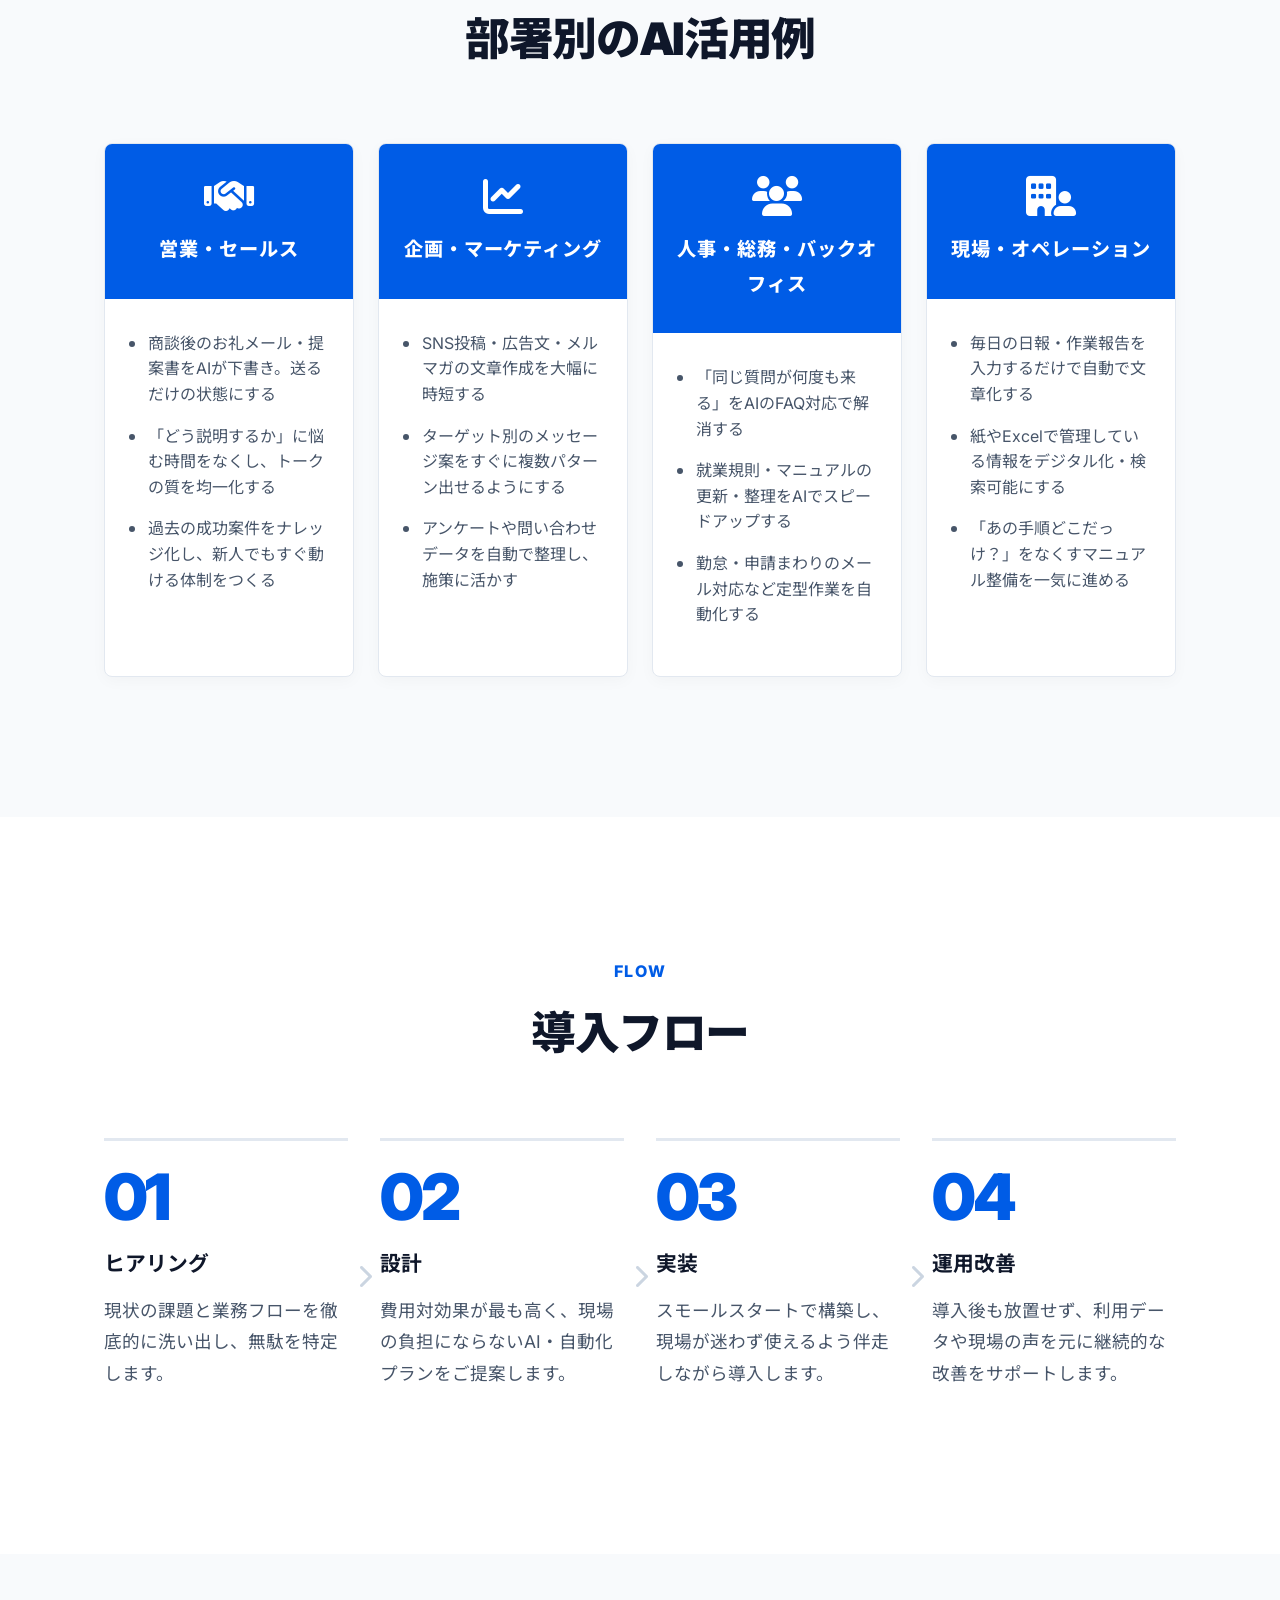
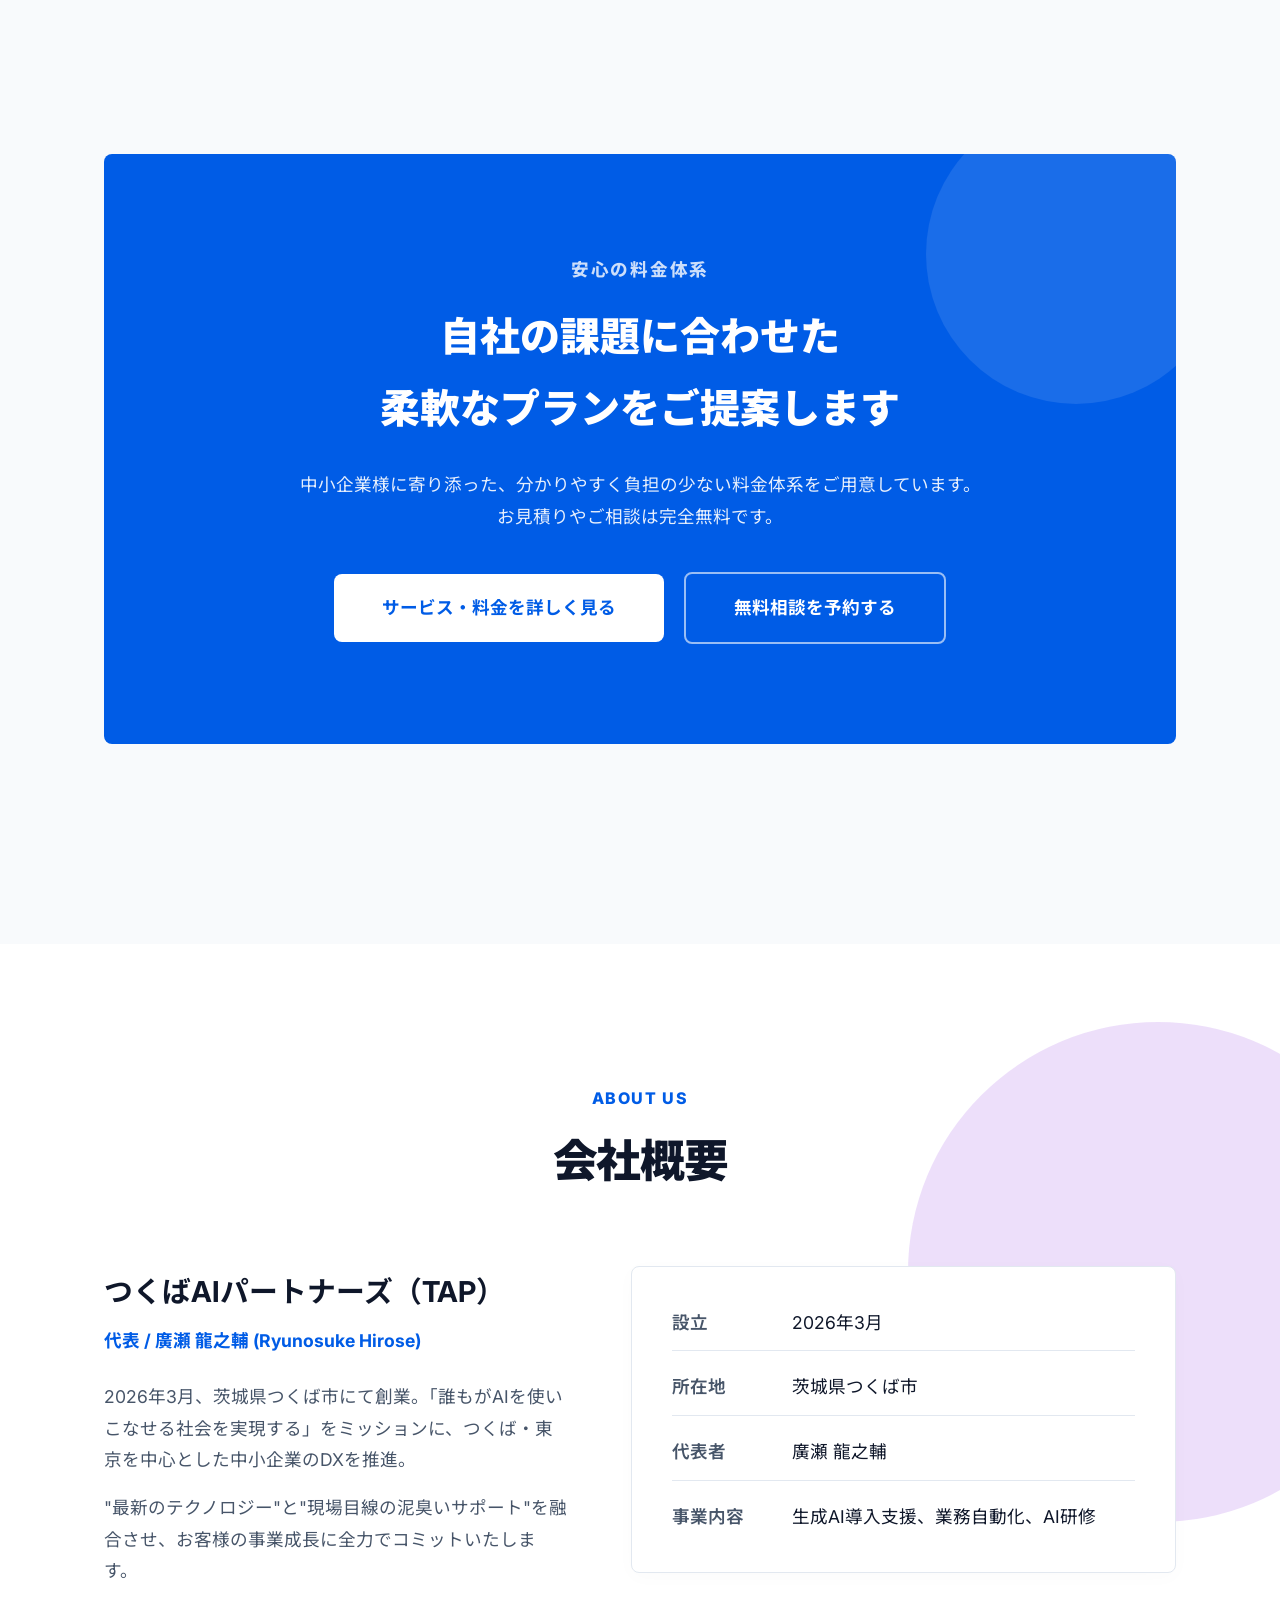
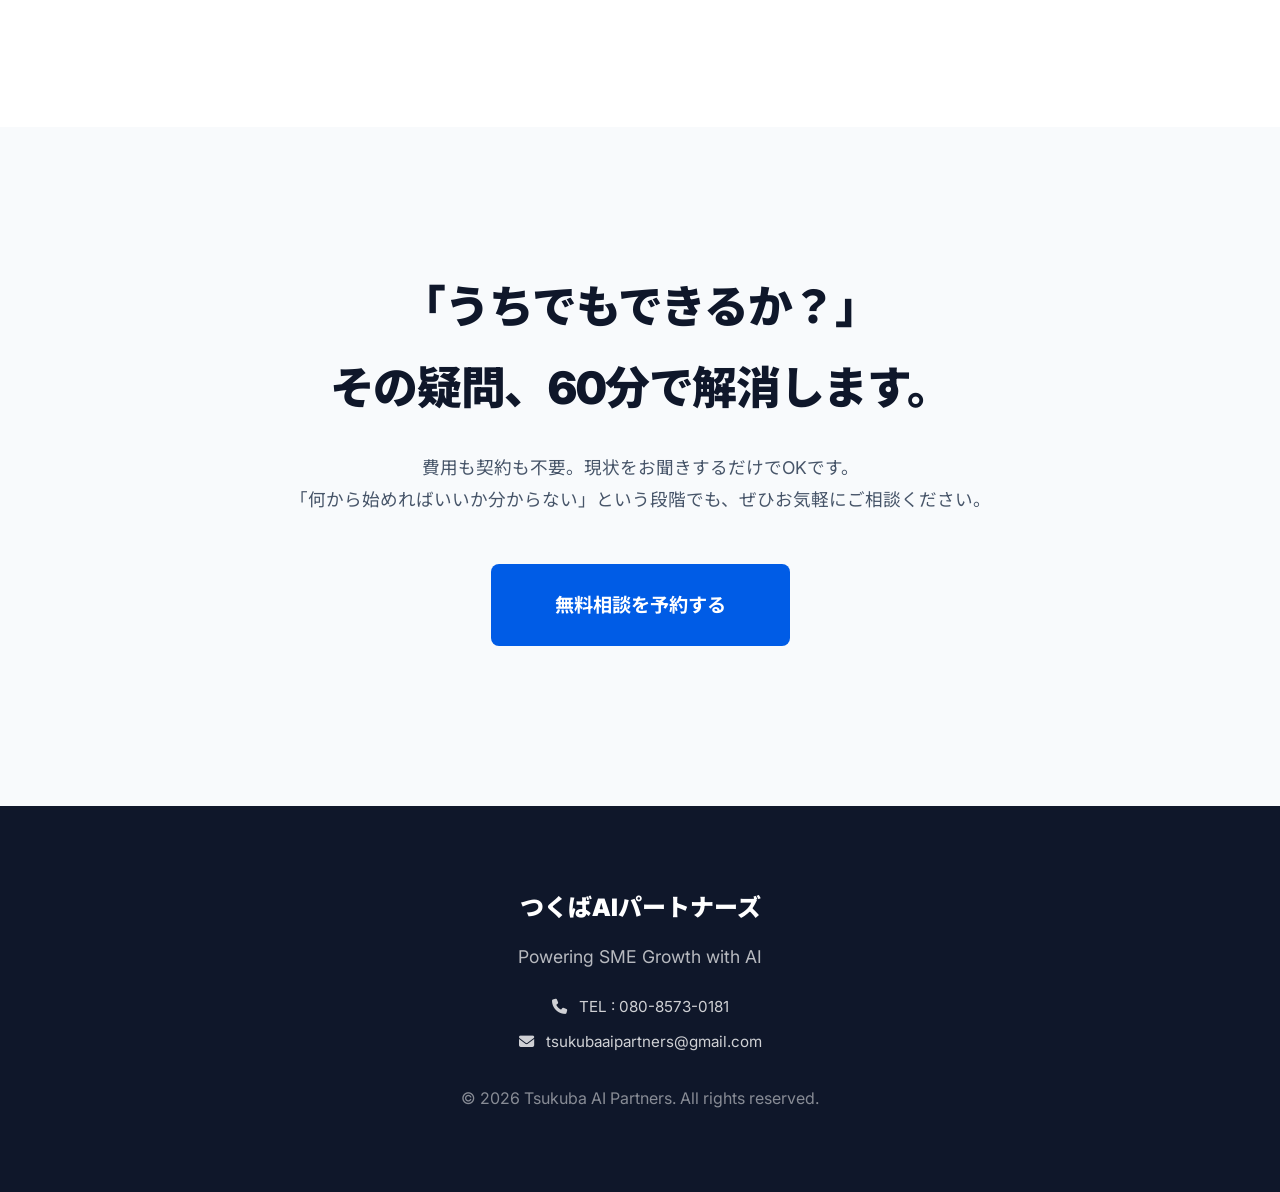
==== commit 12841408: "フッターに電話番号・メールアドレスを追加、キャッチコピーの青色強調範囲を修正 - 全3ページ(index/services/contact)のフッターにTEL・メールをリンク付きで追加 - index" ====
--- a/index.html
+++ b/index.html
@@ -3,9 +3,22 @@
 <head>
     <meta charset="UTF-8">
     <meta name="viewport" content="width=device-width, initial-scale=1.0">
-    <title>つくばAIパートナーズ | Tsukuba AI Partners</title>
-    <meta name="description" content="現場の声から始めるAI導入。中小企業に特化した低コスト・スピード対応のAIコンサルティング。">
-    
+    <title>つくばAIパートナーズ｜茨城・つくば市のAI導入支援・業務自動化</title>
+    <meta name="description" content="つくば市を拠点に中小企業のAI導入・業務自動化を支援。生成AI活用コンサルティング・研修・n8n自動化構築まで一貫サポート。初回診断無料。">
+    <meta name="keywords" content="つくば AI導入, 茨城 AI, つくば市 業務自動化, 中小企業 AI, 生成AI コンサルティング, ChatGPT 導入支援, n8n, つくばAIパートナーズ">
+    <meta name="robots" content="index, follow">
+    <link rel="canonical" href="https://tsukuba-ai.com/">
+    <!-- OGP -->
+    <meta property="og:type" content="website">
+    <meta property="og:title" content="つくばAIパートナーズ｜茨城・つくば市のAI導入支援・業務自動化">
+    <meta property="og:description" content="つくば市を拠点に中小企業のAI導入・業務自動化を支援。生成AI活用コンサルティング・研修・n8n自動化構築まで一貫サポート。初回診断無料。">
+    <meta property="og:url" content="https://tsukuba-ai.com/">
+    <meta property="og:site_name" content="つくばAIパートナーズ">
+    <meta property="og:locale" content="ja_JP">
+    <meta name="twitter:card" content="summary">
+    <meta name="twitter:title" content="つくばAIパートナーズ｜茨城・つくば市のAI導入支援・業務自動化">
+    <meta name="twitter:description" content="つくば市を拠点に中小企業のAI導入・業務自動化を支援。生成AI活用コンサルティング・研修・n8n自動化構築まで一貫サポート。初回診断無料。">
+
     <!-- Google Fonts -->
     <link rel="preconnect" href="https://fonts.googleapis.com">
     <link rel="preconnect" href="https://fonts.gstatic.com" crossorigin>
@@ -512,7 +525,7 @@
         <div class="shape shape-circle-purple"></div>
         <div class="container">
             <div class="hero-inner fade-up">
-                <h1 class="hero-title">AIで、御社の業務を<br><span class="text-primary">もっとシンプルに。</span></h1>
+                <h1 class="hero-title">AIで、御社の業務を<br>もっと<span class="text-primary">シンプル</span>に。</h1>
                 <p class="hero-subtitle">「何から始めればいいか分からない」という段階から、一緒に考えます。<br>現場を深く理解し、御社の業務に本当に合ったAI活用を、低コストで実現します。</p>
                 <div class="hero-buttons">
                     <a href="#contact" class="btn">無料相談を予約する</a>
@@ -750,7 +763,15 @@
     <footer>
         <div class="container" style="text-align: center;">
             <p style="font-weight: 900; font-size: 1.5rem; margin-bottom: 12px; color: #fff;">つくばAIパートナーズ</p>
-            <p style="margin-bottom: 32px; font-size: 1.1rem; color: rgba(255,255,255,0.7);">Powering SME Growth with AI</p>
+            <p style="margin-bottom: 20px; font-size: 1.1rem; color: rgba(255,255,255,0.7);">Powering SME Growth with AI</p>
+            <p style="margin-bottom: 8px; font-size: 0.95rem; color: rgba(255,255,255,0.8);">
+                <i class="fa-solid fa-phone" style="margin-right: 8px;"></i>
+                <a href="tel:080-8573-0181" style="color: rgba(255,255,255,0.8); text-decoration: none;">TEL : 080-8573-0181</a>
+            </p>
+            <p style="margin-bottom: 28px; font-size: 0.95rem; color: rgba(255,255,255,0.8);">
+                <i class="fa-solid fa-envelope" style="margin-right: 8px;"></i>
+                <a href="mailto:tsukubaaipartners@gmail.com" style="color: rgba(255,255,255,0.8); text-decoration: none;">tsukubaaipartners@gmail.com</a>
+            </p>
             <p style="color: rgba(255,255,255,0.5);">&copy; 2026 Tsukuba AI Partners. All rights reserved.</p>
         </div>
     </footer>
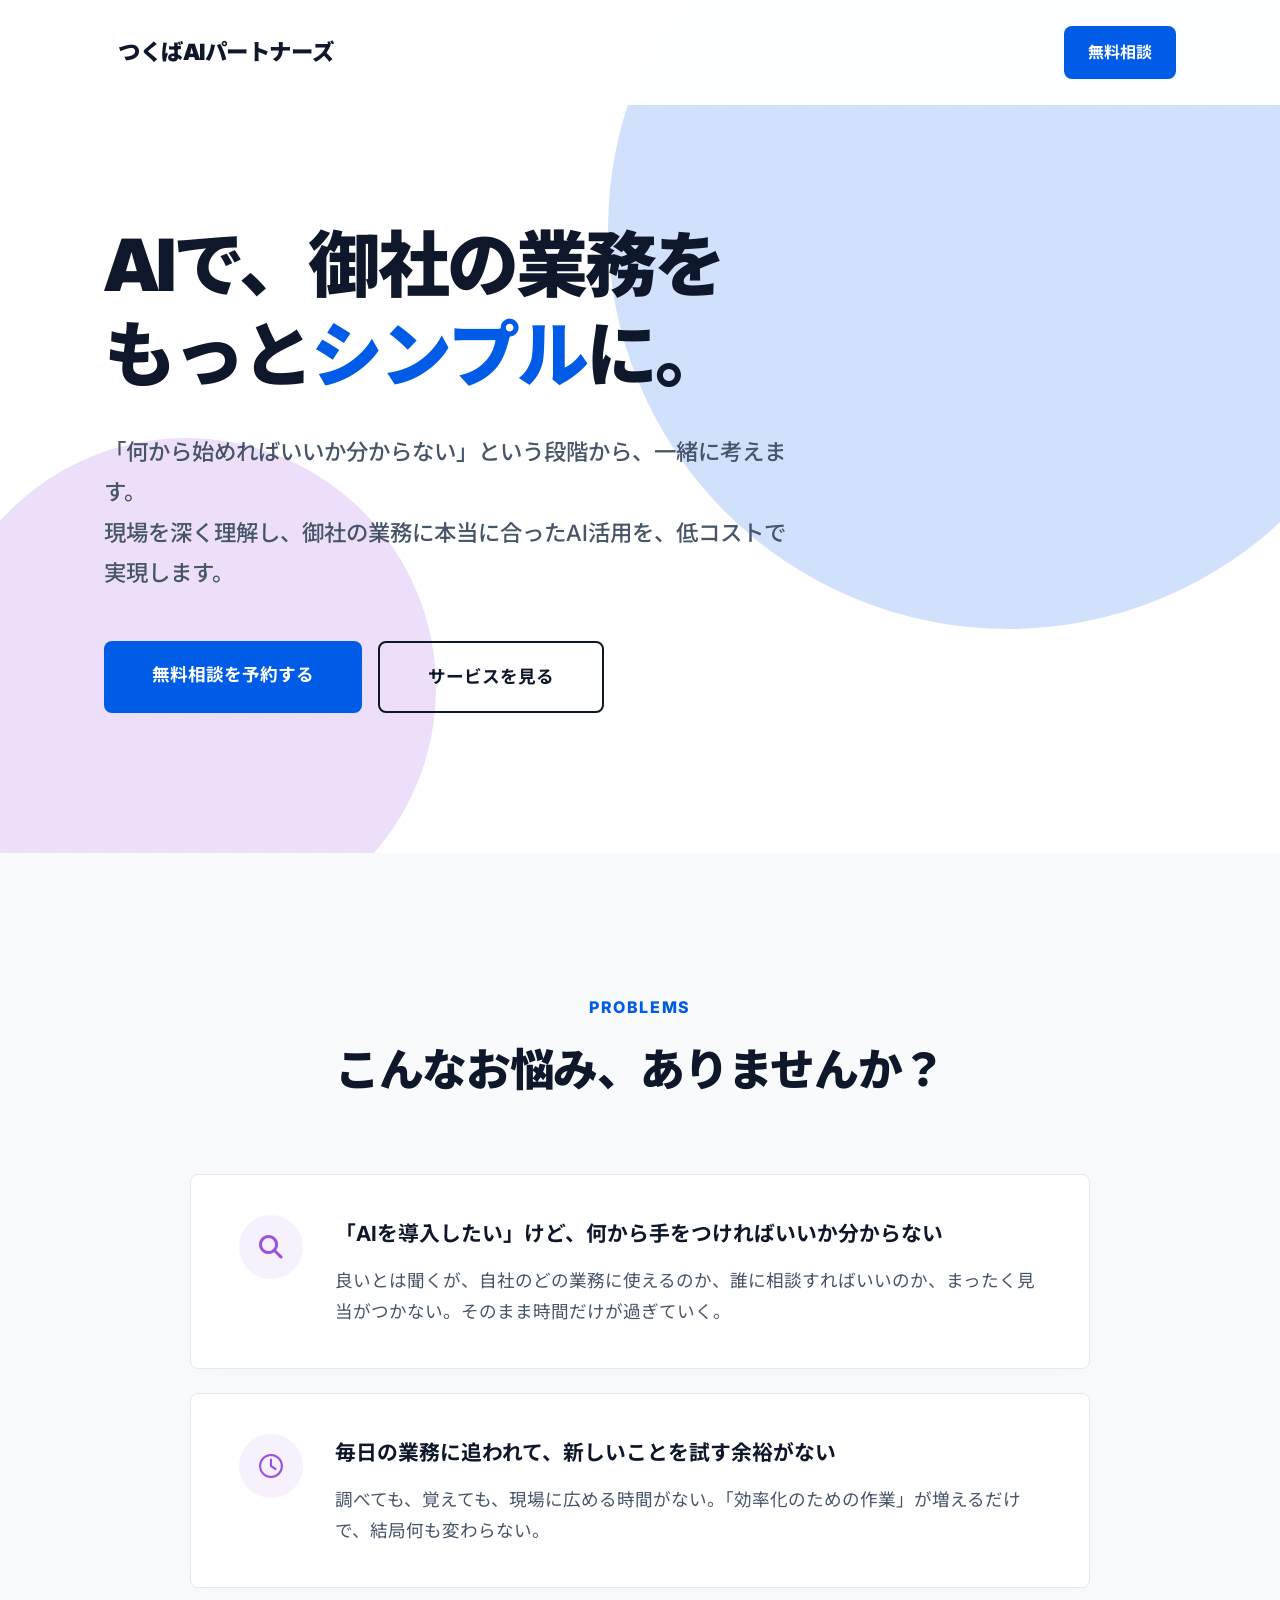
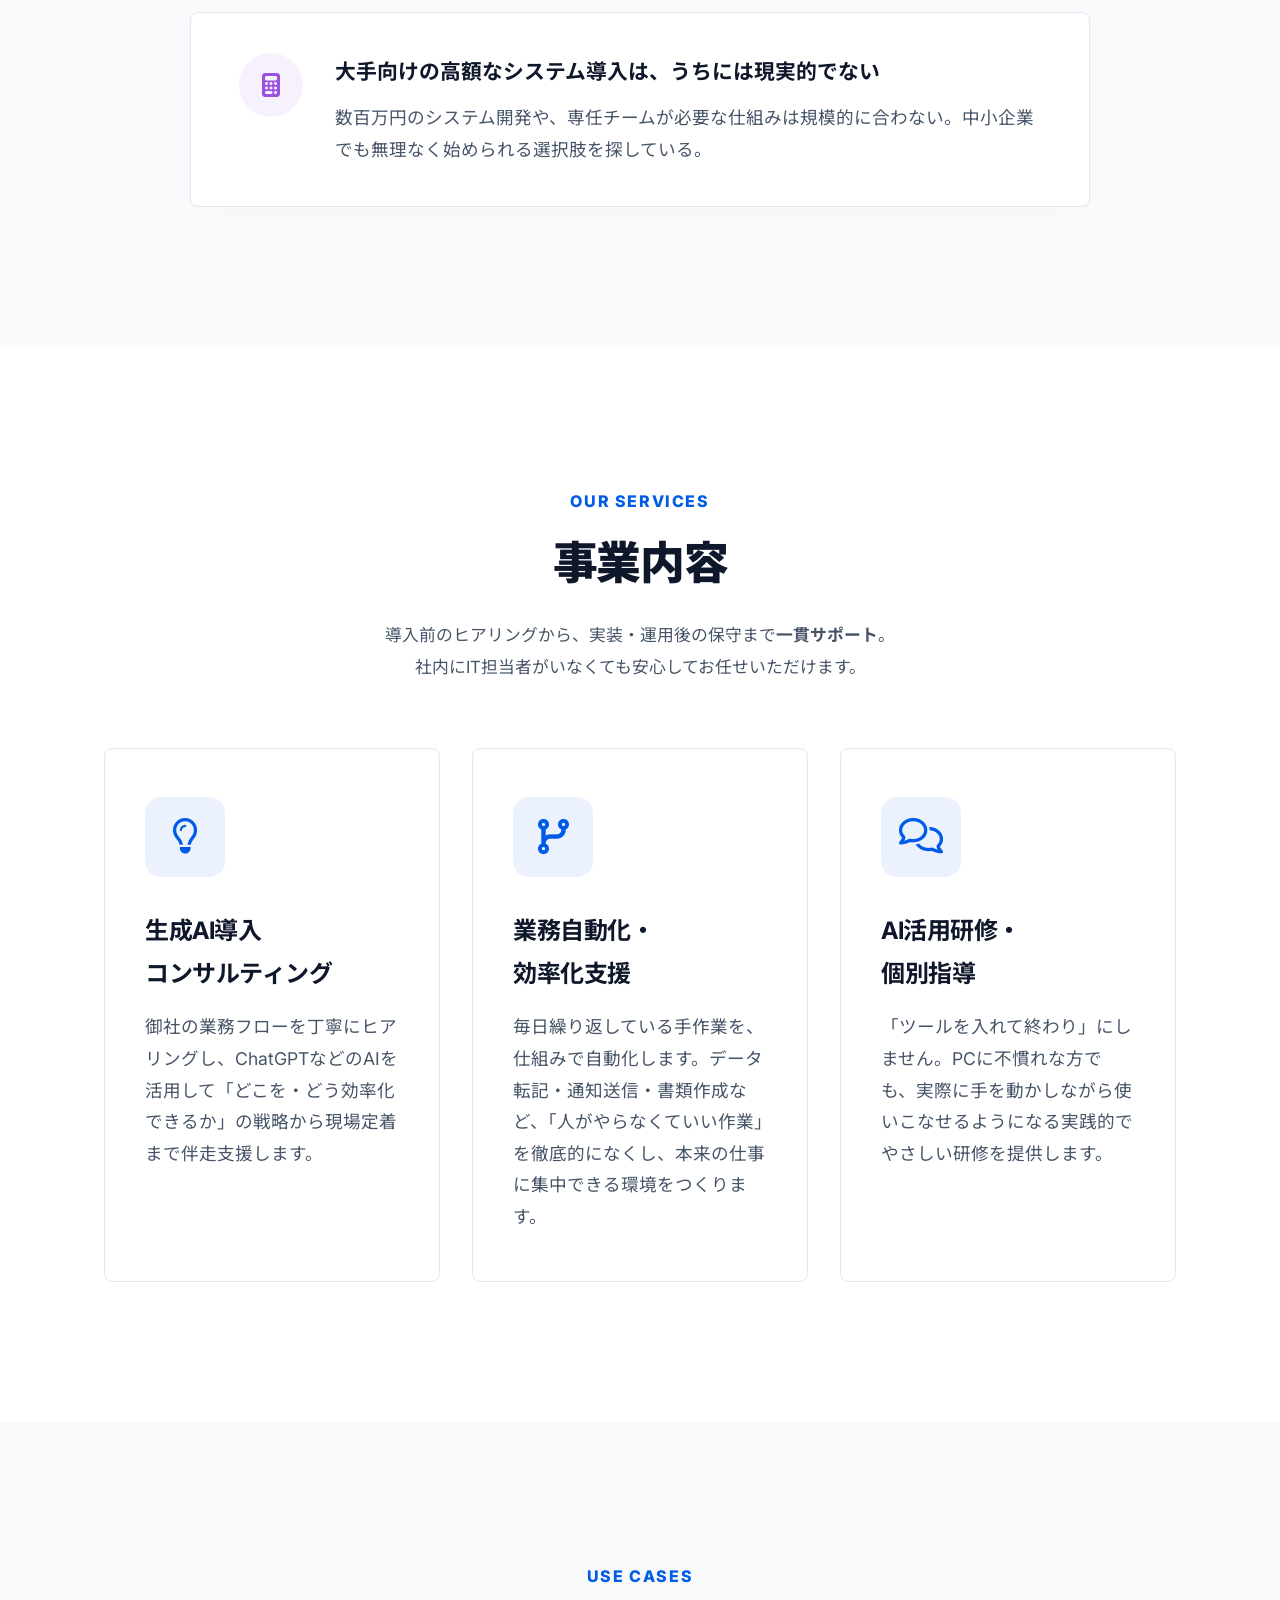
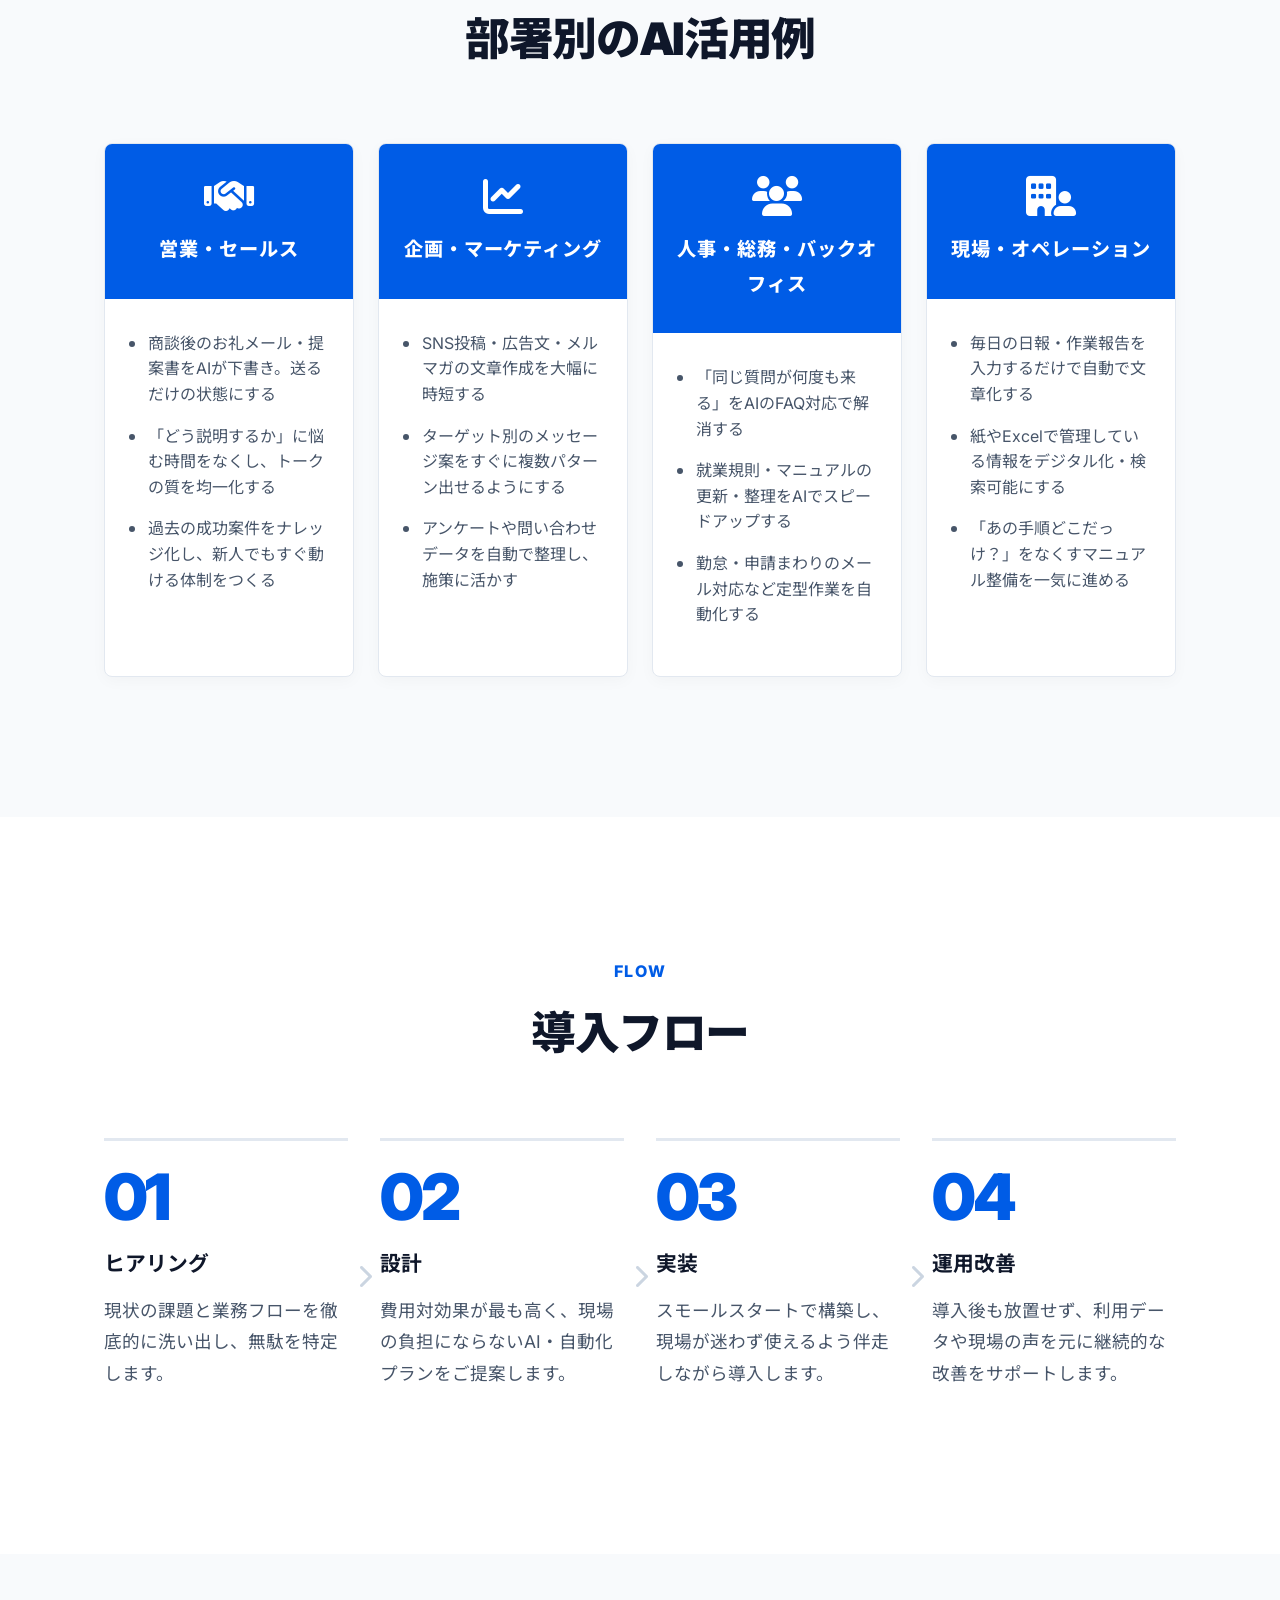
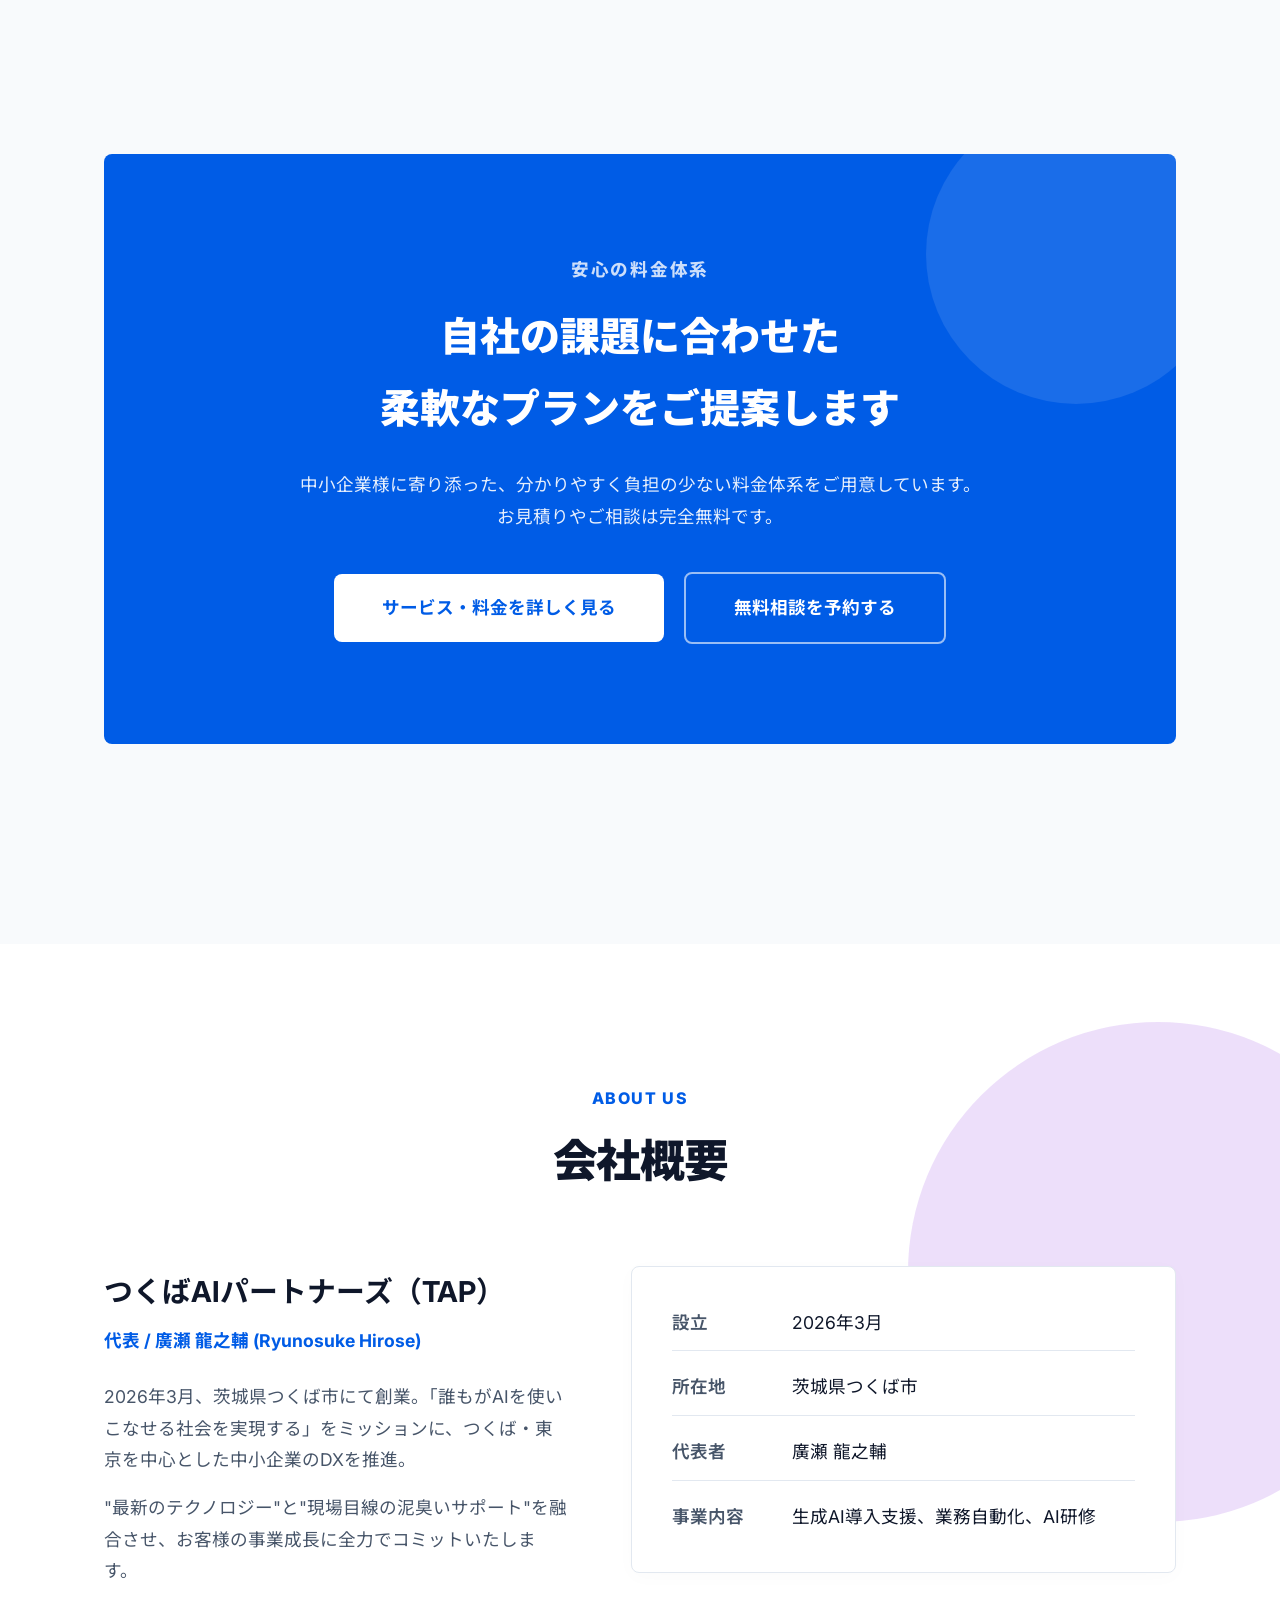
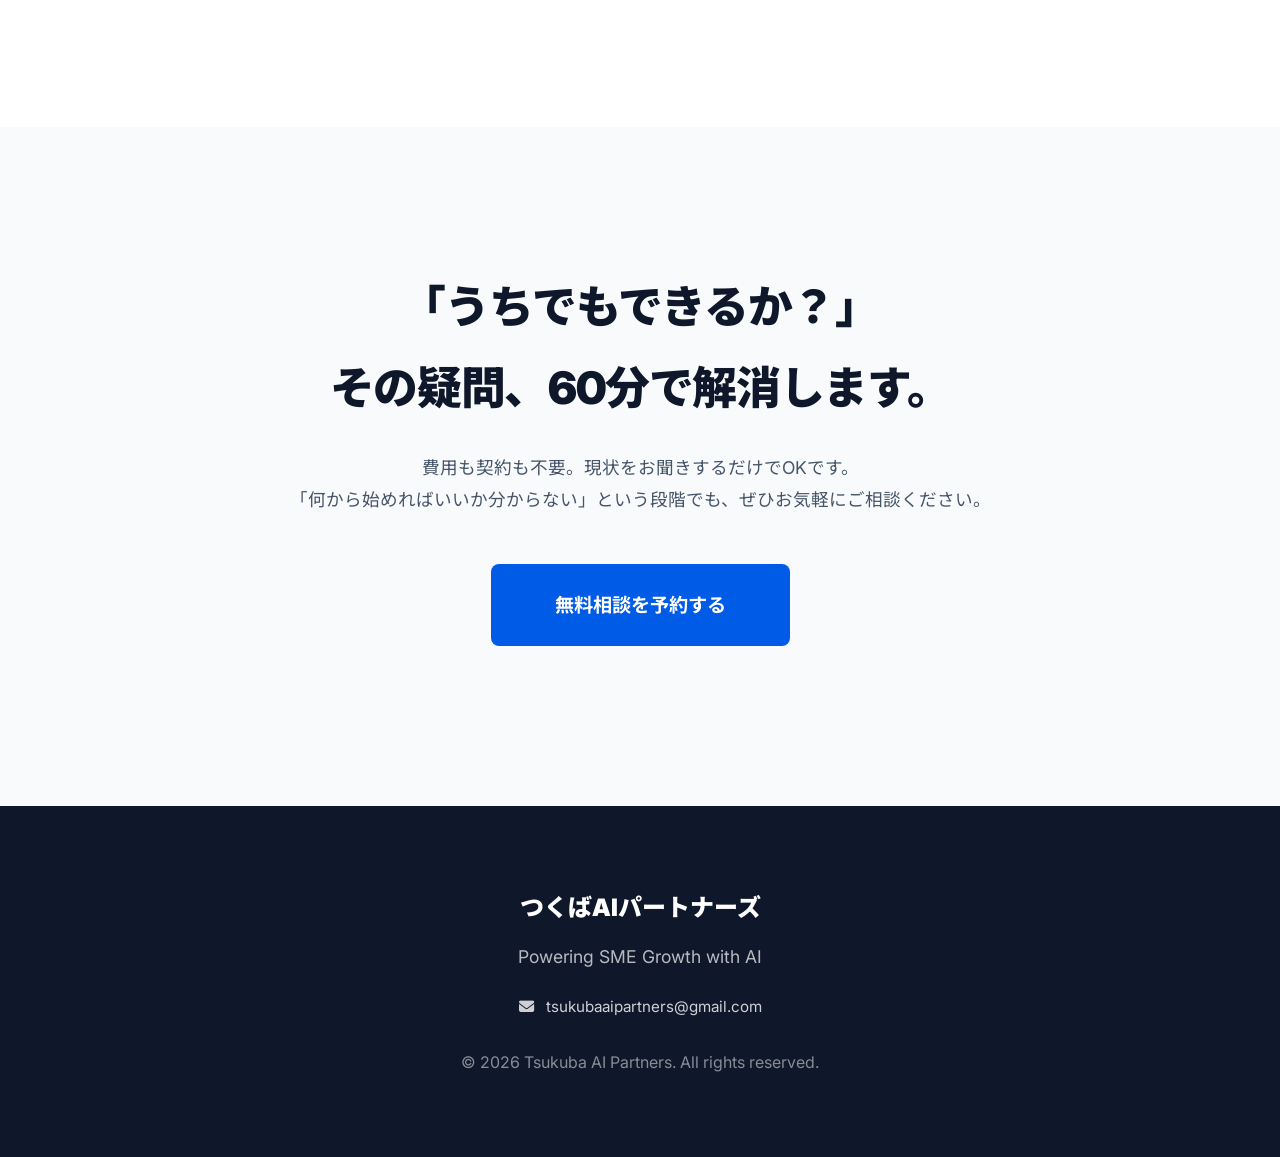
==== commit 52a85db3: "フッターから電話番号を削除、メールアドレスのみ残す Co-Authored-By: Claude Sonnet 4.6 <noreply@anthropic.com>" ====
--- a/index.html
+++ b/index.html
@@ -764,10 +764,6 @@
         <div class="container" style="text-align: center;">
             <p style="font-weight: 900; font-size: 1.5rem; margin-bottom: 12px; color: #fff;">つくばAIパートナーズ</p>
             <p style="margin-bottom: 20px; font-size: 1.1rem; color: rgba(255,255,255,0.7);">Powering SME Growth with AI</p>
-            <p style="margin-bottom: 8px; font-size: 0.95rem; color: rgba(255,255,255,0.8);">
-                <i class="fa-solid fa-phone" style="margin-right: 8px;"></i>
-                <a href="tel:080-8573-0181" style="color: rgba(255,255,255,0.8); text-decoration: none;">TEL : 080-8573-0181</a>
-            </p>
             <p style="margin-bottom: 28px; font-size: 0.95rem; color: rgba(255,255,255,0.8);">
                 <i class="fa-solid fa-envelope" style="margin-right: 8px;"></i>
                 <a href="mailto:tsukubaaipartners@gmail.com" style="color: rgba(255,255,255,0.8); text-decoration: none;">tsukubaaipartners@gmail.com</a>
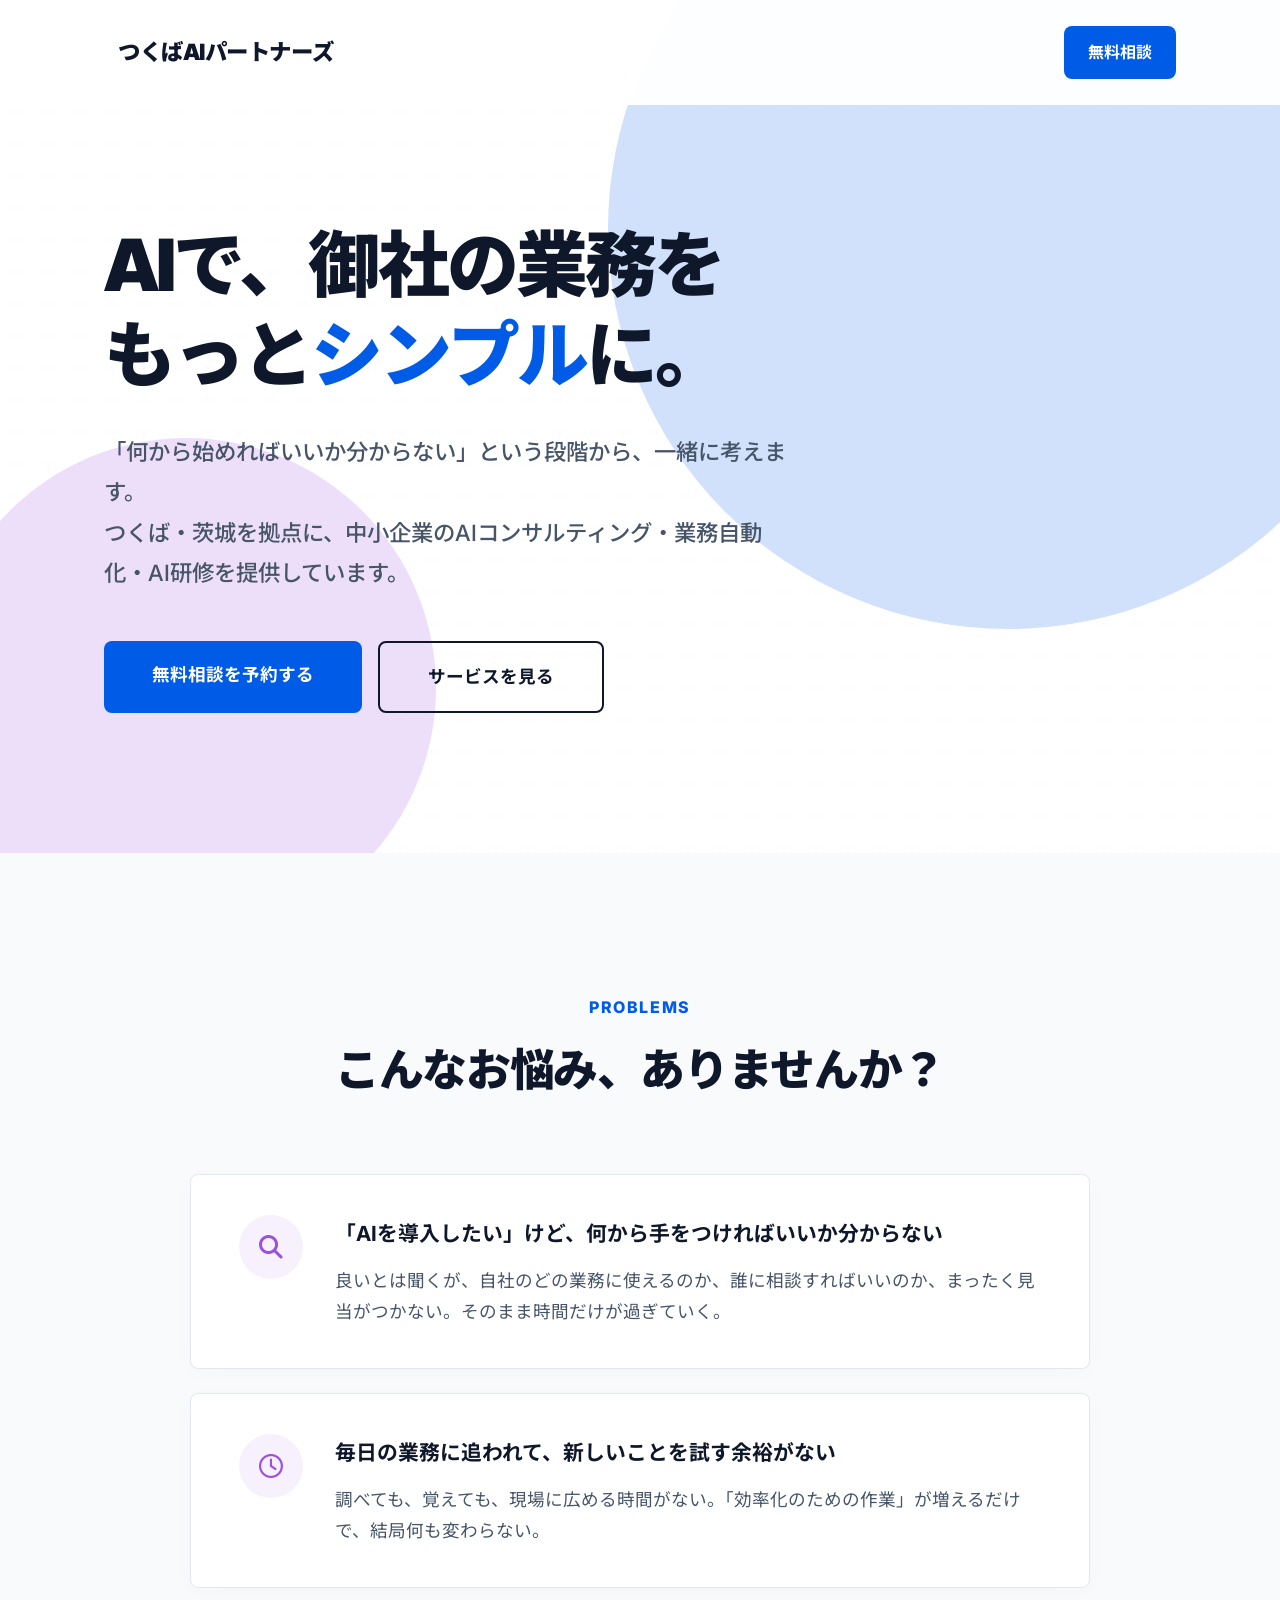
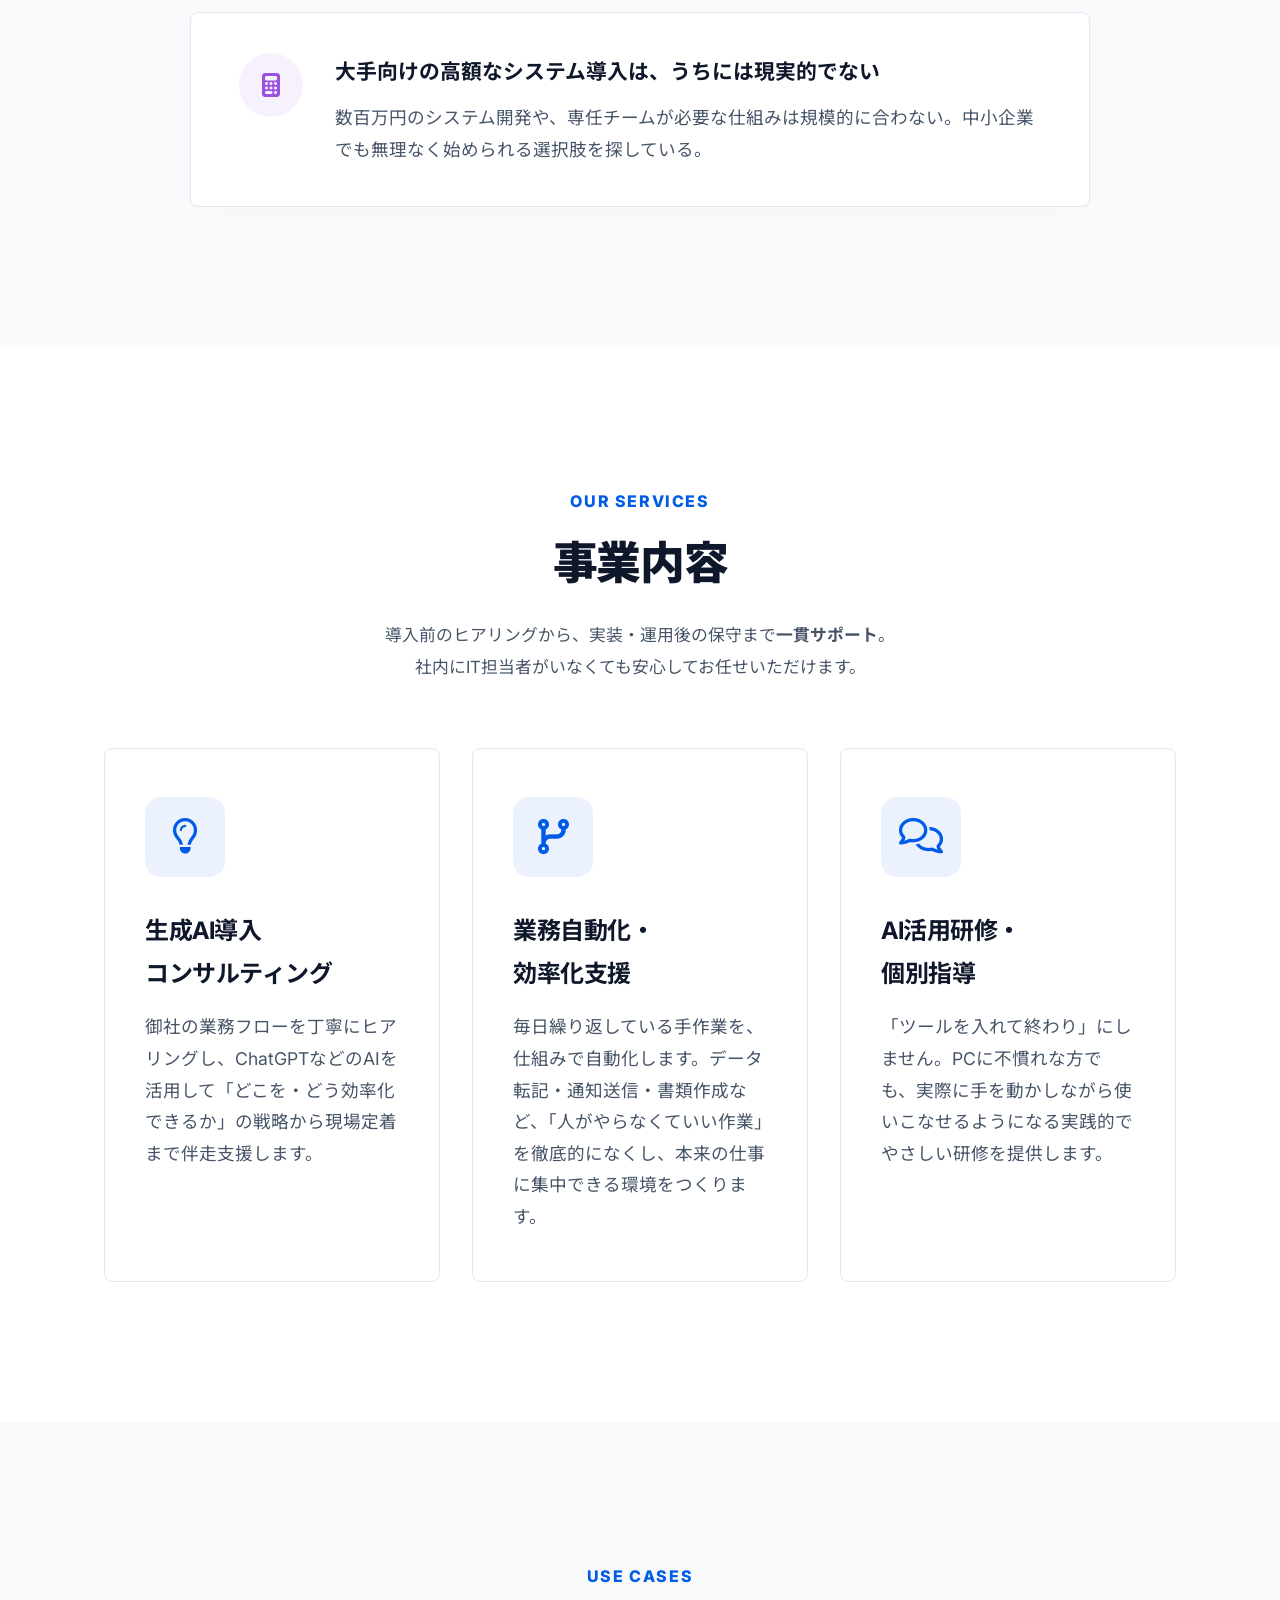
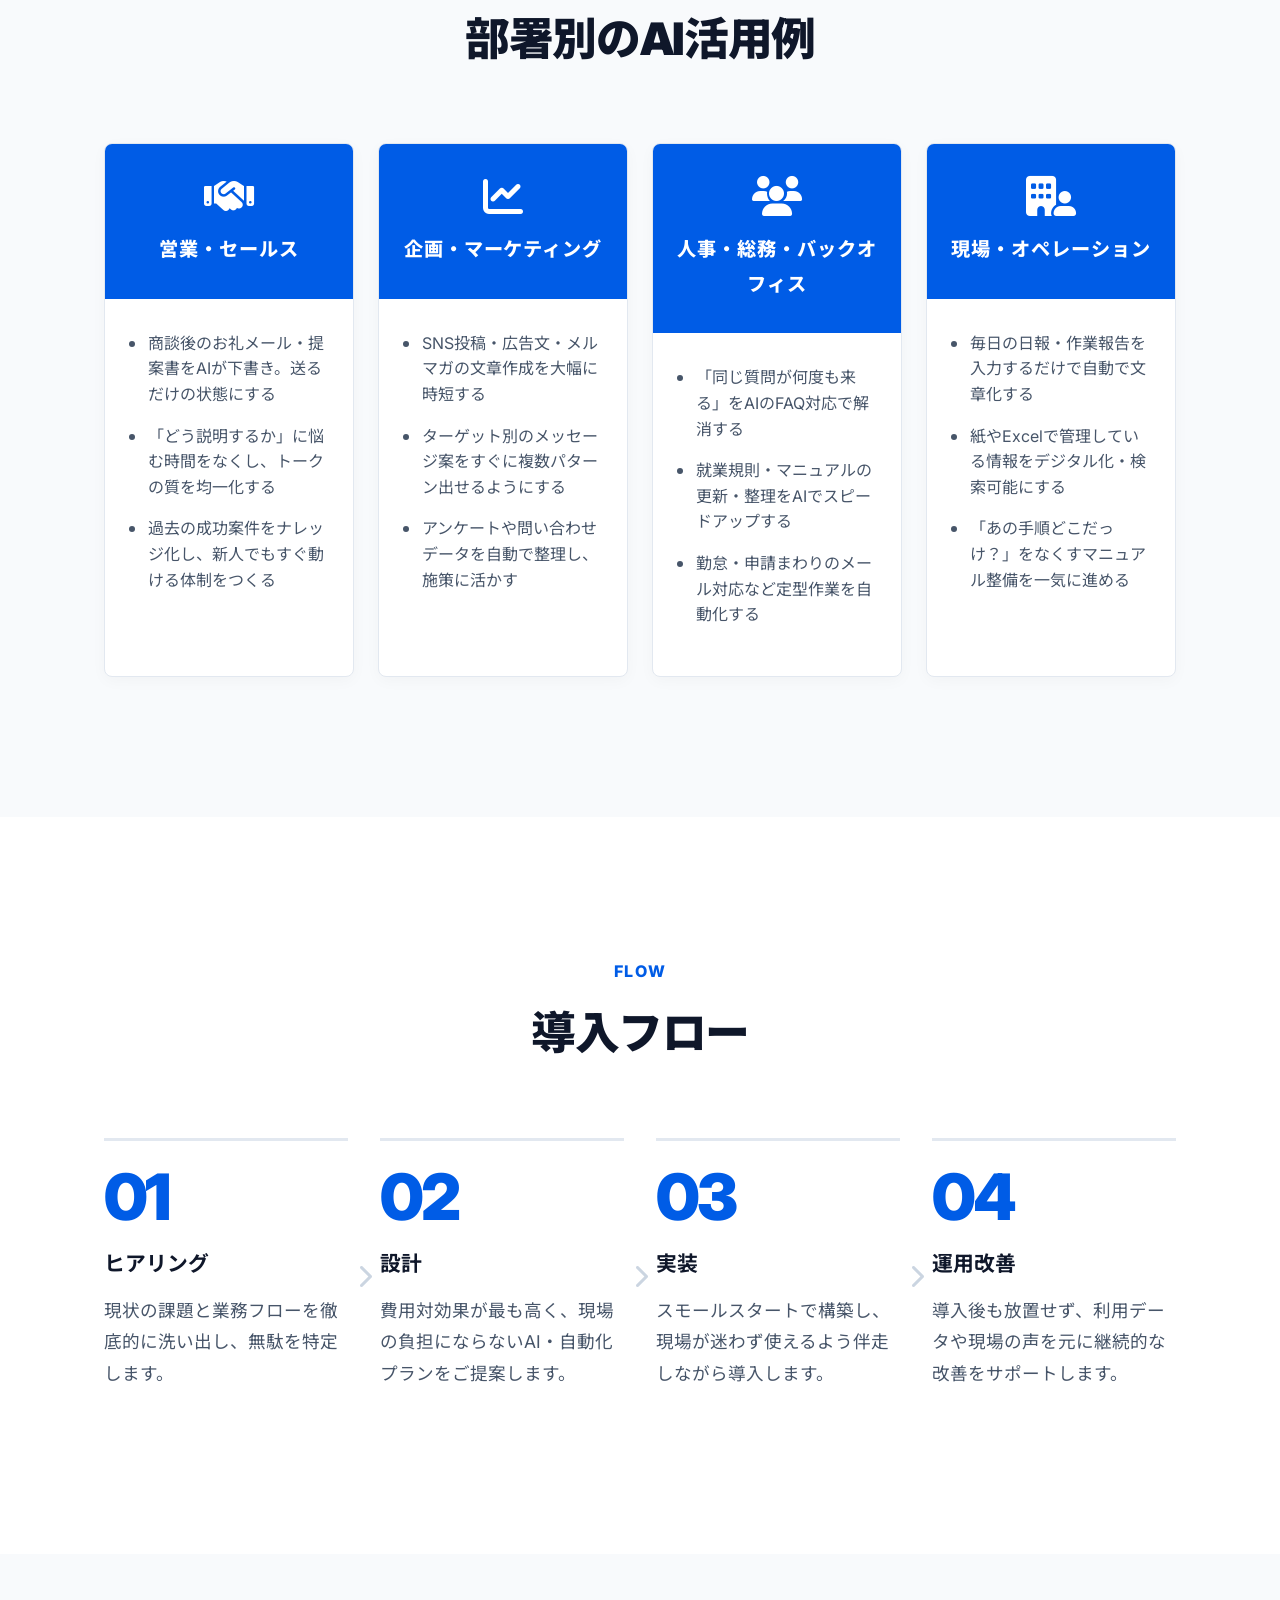
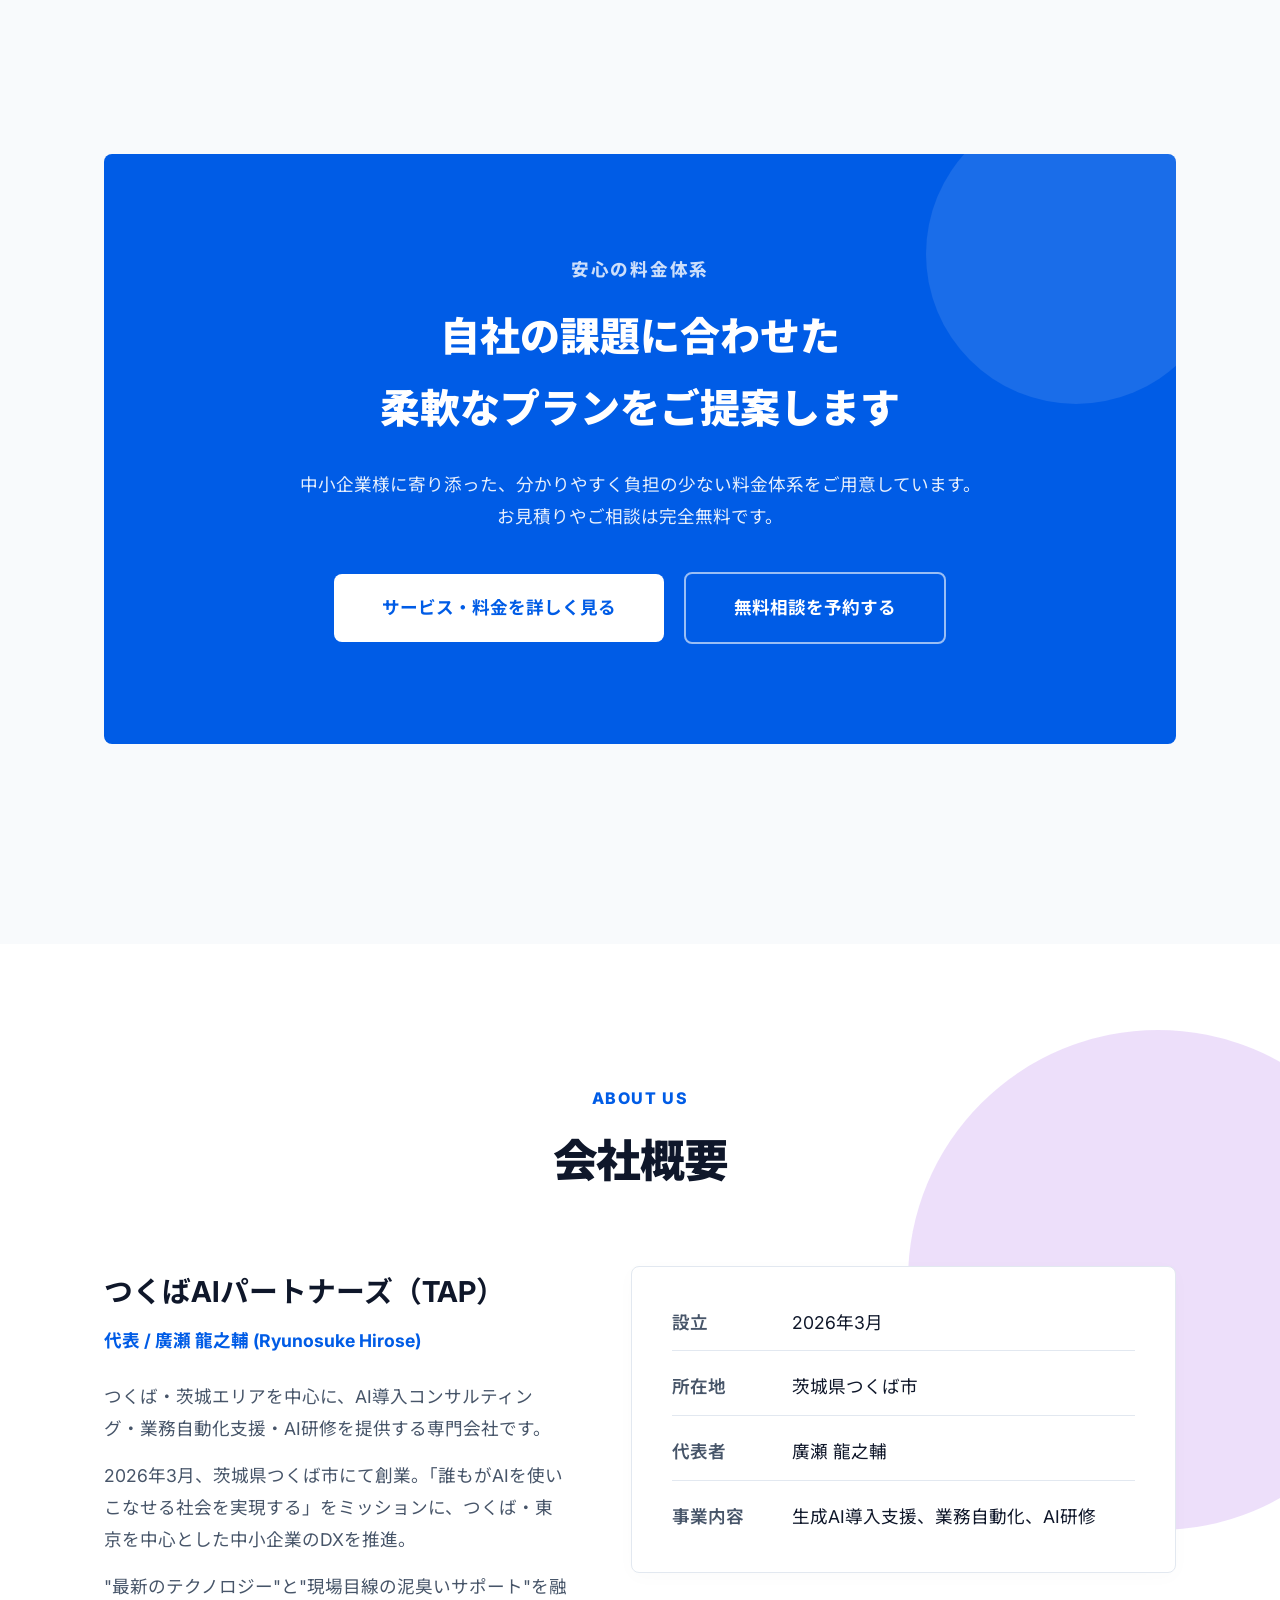
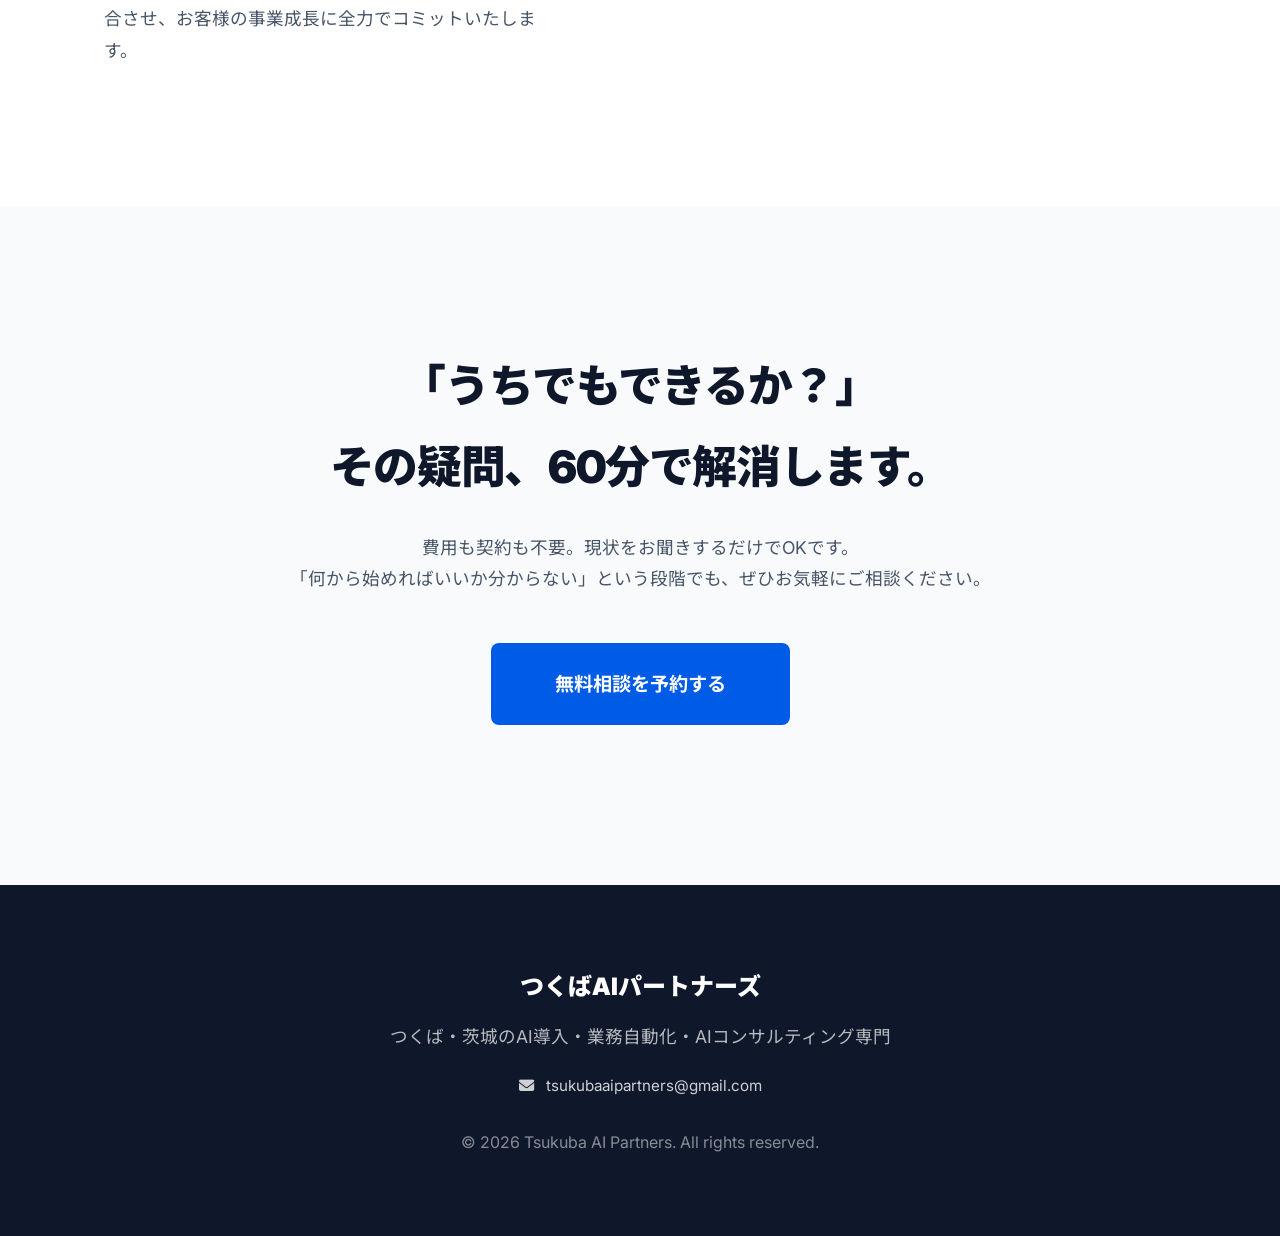
==== commit a8043979: "index.htmlのSEO最適化（title・description・h1サブテキスト・会社概要・フッター修正） Co-Authored-By: Claude Sonnet 4.6 <noreply" ====
--- a/index.html
+++ b/index.html
@@ -3,8 +3,8 @@
 <head>
     <meta charset="UTF-8">
     <meta name="viewport" content="width=device-width, initial-scale=1.0">
-    <title>つくばAIパートナーズ｜茨城・つくば市のAI導入支援・業務自動化</title>
-    <meta name="description" content="つくば市を拠点に中小企業のAI導入・業務自動化を支援。生成AI活用コンサルティング・研修・n8n自動化構築まで一貫サポート。初回診断無料。">
+    <title>つくばAIパートナーズ｜つくば・茨城のAI導入支援・業務自動化・AIコンサルティング</title>
+    <meta name="description" content="茨城・つくば市の中小企業向けAI導入支援・業務自動化・AIコンサルティング会社。AI導入・活用から、業務自動化・効率化、AI研修まで一貫サポート。まずは無料相談から。">
     <meta name="keywords" content="つくば AI導入, 茨城 AI, つくば市 業務自動化, 中小企業 AI, 生成AI コンサルティング, ChatGPT 導入支援, n8n, つくばAIパートナーズ">
     <meta name="robots" content="index, follow">
     <link rel="canonical" href="https://tsukuba-ai.com/">
@@ -526,7 +526,7 @@
         <div class="container">
             <div class="hero-inner fade-up">
                 <h1 class="hero-title">AIで、御社の業務を<br>もっと<span class="text-primary">シンプル</span>に。</h1>
-                <p class="hero-subtitle">「何から始めればいいか分からない」という段階から、一緒に考えます。<br>現場を深く理解し、御社の業務に本当に合ったAI活用を、低コストで実現します。</p>
+                <p class="hero-subtitle">「何から始めればいいか分からない」という段階から、一緒に考えます。<br>つくば・茨城を拠点に、中小企業のAIコンサルティング・業務自動化・AI研修を提供しています。</p>
                 <div class="hero-buttons">
                     <a href="#contact" class="btn">無料相談を予約する</a>
                     <a href="#services" class="btn btn-outline">サービスを見る</a>
@@ -717,6 +717,9 @@
                 <div class="about-info">
                     <h3>つくばAIパートナーズ（TAP）</h3>
                     <p style="font-weight: 700; color: var(--primary); margin-bottom: 24px; font-size: 1.1rem;">代表 / 廣瀬 龍之輔 (Ryunosuke Hirose)</p>
+                    <p class="large-text" style="margin-bottom: 16px;">
+                        つくば・茨城エリアを中心に、AI導入コンサルティング・業務自動化支援・AI研修を提供する専門会社です。
+                    </p>
                     <p class="large-text" style="margin-bottom: 16px;">
                         2026年3月、茨城県つくば市にて創業。「誰もがAIを使いこなせる社会を実現する」をミッションに、つくば・東京を中心とした中小企業のDXを推進。
                     </p>
@@ -763,7 +766,7 @@
     <footer>
         <div class="container" style="text-align: center;">
             <p style="font-weight: 900; font-size: 1.5rem; margin-bottom: 12px; color: #fff;">つくばAIパートナーズ</p>
-            <p style="margin-bottom: 20px; font-size: 1.1rem; color: rgba(255,255,255,0.7);">Powering SME Growth with AI</p>
+            <p style="margin-bottom: 20px; font-size: 1.1rem; color: rgba(255,255,255,0.7);">つくば・茨城のAI導入・業務自動化・AIコンサルティング専門</p>
             <p style="margin-bottom: 28px; font-size: 0.95rem; color: rgba(255,255,255,0.8);">
                 <i class="fa-solid fa-envelope" style="margin-right: 8px;"></i>
                 <a href="mailto:tsukubaaipartners@gmail.com" style="color: rgba(255,255,255,0.8); text-decoration: none;">tsukubaaipartners@gmail.com</a>
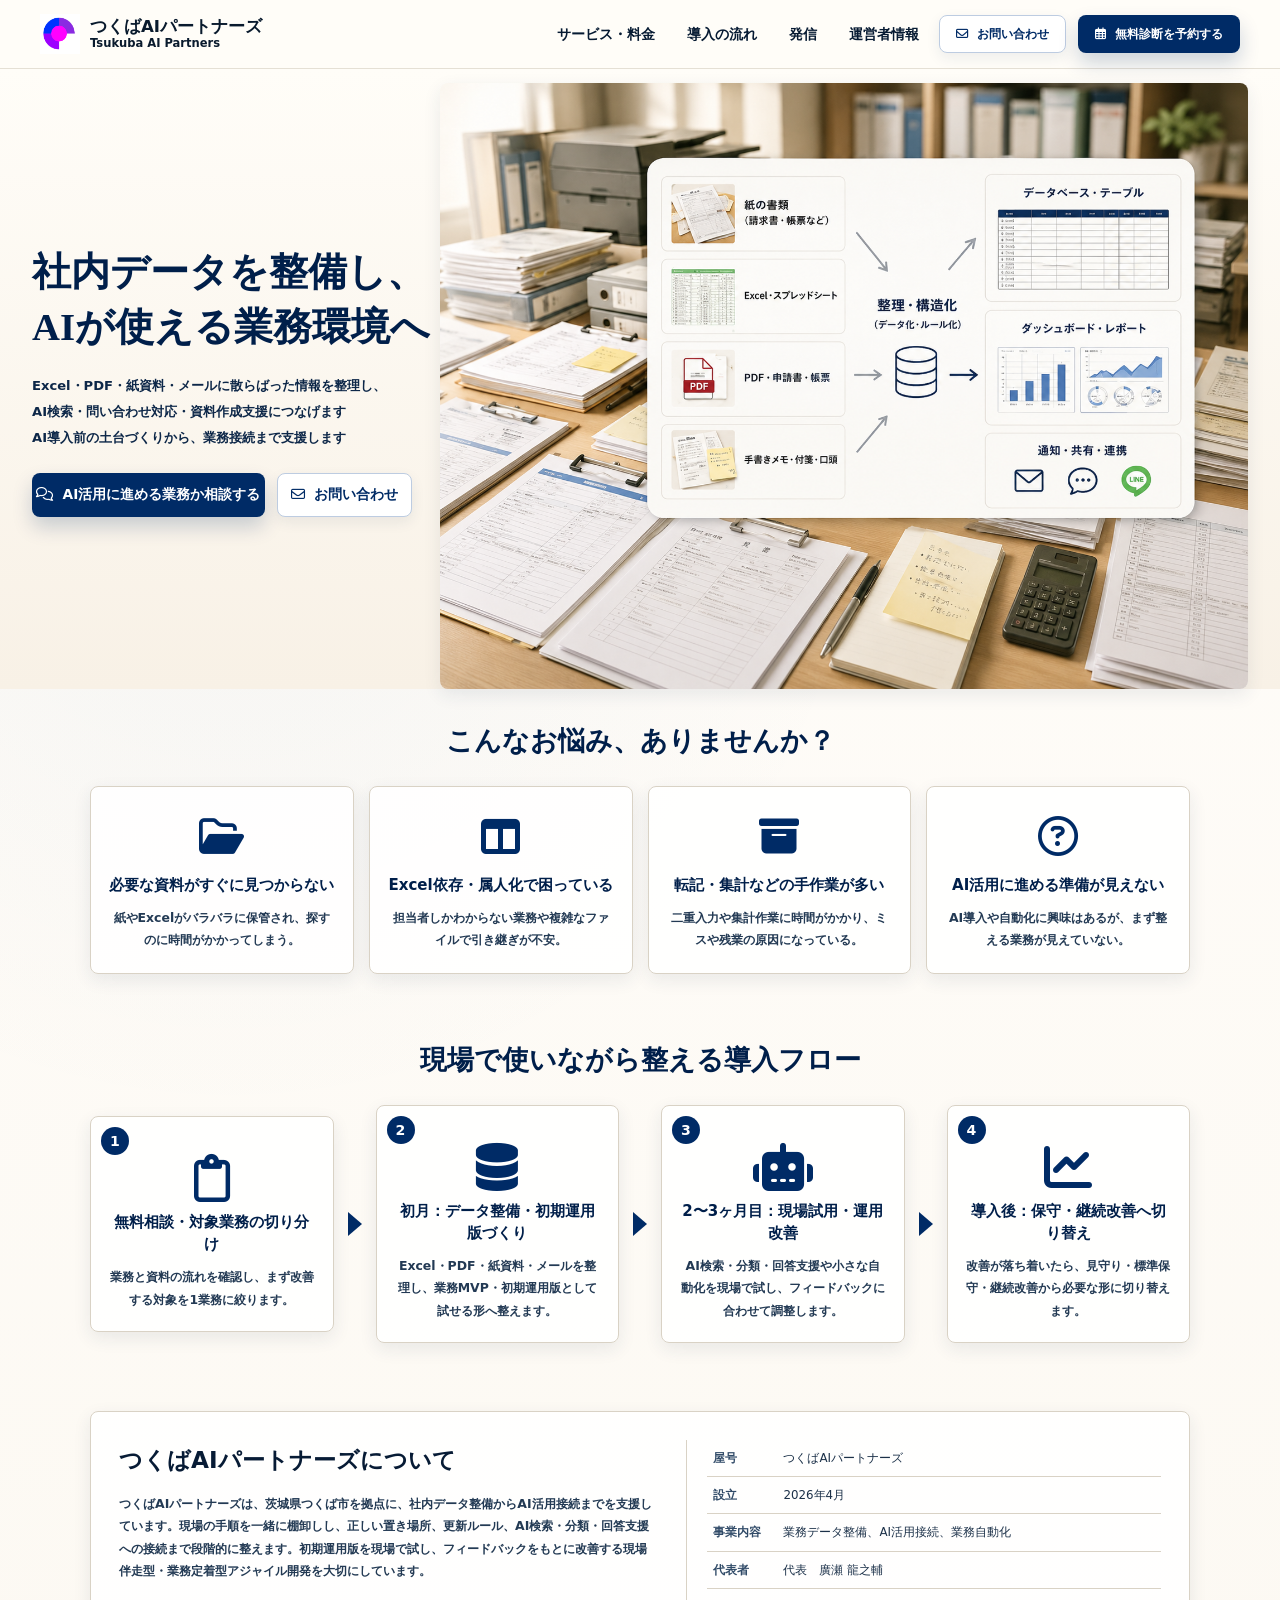
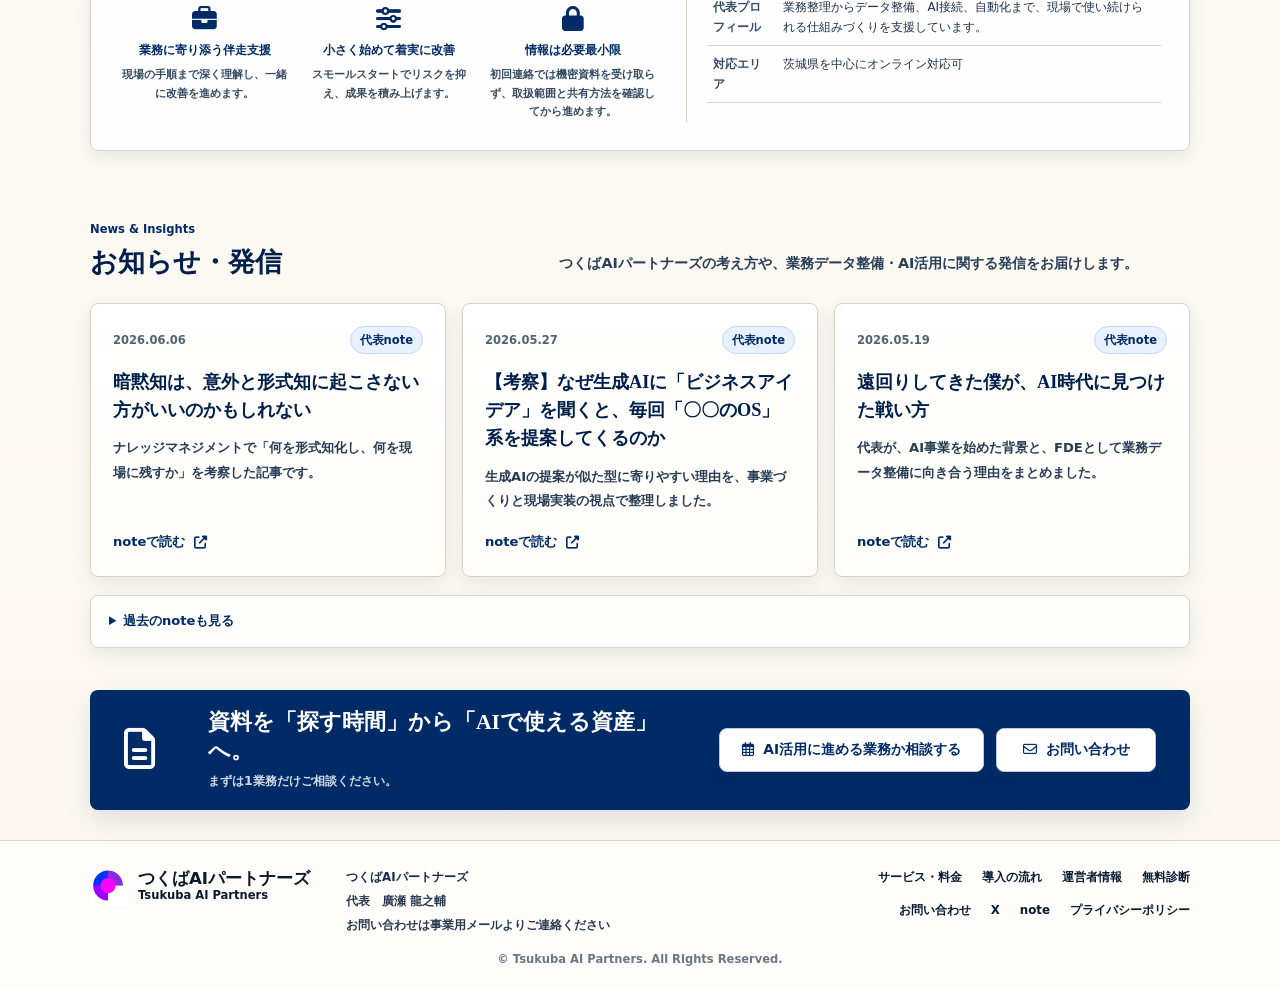
==== commit fb24fa88: "Publish security-hardened company website" ====
--- a/index.html
+++ b/index.html
@@ -3,809 +3,318 @@
 <head>
     <meta charset="UTF-8">
     <meta name="viewport" content="width=device-width, initial-scale=1.0">
-    <title>つくばAIパートナーズ｜つくば・茨城のAI導入支援・業務自動化・AIコンサルティング</title>
-    <meta name="description" content="茨城・つくば市の中小企業向けAI導入支援・業務自動化・AIコンサルティング会社。AI導入・活用から、業務自動化・効率化、AI研修まで一貫サポート。まずは無料相談から。">
-    <meta name="keywords" content="つくば AI導入, 茨城 AI, つくば市 業務自動化, 中小企業 AI, 生成AI コンサルティング, ChatGPT 導入支援, n8n, つくばAIパートナーズ">
+    <meta name="referrer" content="strict-origin-when-cross-origin">
+    <meta http-equiv="Content-Security-Policy" content="default-src 'self'; base-uri 'self'; object-src 'none'; script-src 'self' 'sha256-Pma2pzvXaRolOt6M+J7AoHwdWeRe/DmDrveK357DvQw='; style-src 'self' 'unsafe-inline' https://fonts.googleapis.com https://cdnjs.cloudflare.com; font-src 'self' data: https://fonts.gstatic.com https://cdnjs.cloudflare.com; img-src 'self' data:; connect-src 'none'; form-action 'self'; upgrade-insecure-requests">
+    <title>つくばAIパートナーズ｜社内データを整備し、AIが使える業務環境へ</title>
+    <link rel="icon" type="image/svg+xml" href="logo.svg">
+    <meta name="msvalidate.01" content="E8E56547920B375F2B868E48A9B4D5E6">
+    <meta name="description" content="つくばAIパートナーズは、Excel・PDF・紙資料・メールに散らばった情報を整理し、AI検索・問い合わせ対応・資料作成支援に使える業務データへ整えます。">
+    <meta name="keywords" content="つくば AI導入, 茨城 業務データ整備, 中小企業 自動化, データベース化, AI活用, つくばAIパートナーズ">
     <meta name="robots" content="index, follow">
     <link rel="canonical" href="https://tsukuba-ai.com/">
-    <!-- OGP -->
+
     <meta property="og:type" content="website">
-    <meta property="og:title" content="つくばAIパートナーズ｜茨城・つくば市のAI導入支援・業務自動化">
-    <meta property="og:description" content="つくば市を拠点に中小企業のAI導入・業務自動化を支援。生成AI活用コンサルティング・研修・n8n自動化構築まで一貫サポート。初回診断無料。">
+    <meta property="og:title" content="つくばAIパートナーズ｜社内データを整備し、AIが使える業務環境へ">
+    <meta property="og:description" content="Excel・PDF・紙資料・メールに散らばった情報を整理し、AI検索・問い合わせ対応・資料作成支援につなげます。">
     <meta property="og:url" content="https://tsukuba-ai.com/">
     <meta property="og:site_name" content="つくばAIパートナーズ">
     <meta property="og:locale" content="ja_JP">
-    <meta name="twitter:card" content="summary">
-    <meta name="twitter:title" content="つくばAIパートナーズ｜茨城・つくば市のAI導入支援・業務自動化">
-    <meta name="twitter:description" content="つくば市を拠点に中小企業のAI導入・業務自動化を支援。生成AI活用コンサルティング・研修・n8n自動化構築まで一貫サポート。初回診断無料。">
-
-    <!-- Google Fonts -->
+    <meta name="twitter:card" content="summary_large_image">
+    <meta property="og:image" content="https://tsukuba-ai.com/assets/office-data-automation.png">
+    <meta property="og:image:width" content="1672">
+    <meta property="og:image:height" content="941">
+    <meta property="og:image:alt" content="AI導入の前に、業務データを整えるつくばAIパートナーズのイメージ">
+    <meta name="twitter:title" content="つくばAIパートナーズ｜社内データを整備し、AIが使える業務環境へ">
+    <meta name="twitter:description" content="Excel・PDF・紙資料・メールに散らばった情報を整理し、AI検索・問い合わせ対応・資料作成支援につなげます。">
+    <meta name="twitter:image" content="https://tsukuba-ai.com/assets/office-data-automation.png">
+    <script type="application/ld+json">
+    {
+      "@context": "https://schema.org",
+      "@type": "LocalBusiness",
+      "@id": "https://tsukuba-ai.com/#business",
+      "name": "つくばAIパートナーズ",
+      "alternateName": "Tsukuba AI Partners",
+      "url": "https://tsukuba-ai.com/",
+      "logo": "https://tsukuba-ai.com/assets/tap-logo.png",
+      "image": "https://tsukuba-ai.com/assets/hero-raw.png",
+      "description": "つくばAIパートナーズは、Excel・PDF・紙資料・メールに散らばった情報を整理し、AI検索・問い合わせ対応・資料作成支援に使える業務データへ整えます。",
+      "foundingDate": "2026-04",
+      "founder": {
+        "@type": "Person",
+        "name": "廣瀬 龍之輔",
+        "jobTitle": "Forward Deployed Engineer"
+      },
+      "areaServed": [
+        {
+          "@type": "AdministrativeArea",
+          "name": "茨城県"
+        },
+        {
+          "@type": "City",
+          "name": "つくば市"
+        },
+        {
+          "@type": "Country",
+          "name": "日本"
+        }
+      ],
+      "knowsAbout": [
+        "業務データ整備",
+        "データベース化",
+        "業務自動化",
+        "AI活用支援"
+      ],
+      "sameAs": [
+        "https://x.com/ryu_aiforsme",
+        "https://note.com/ryu_aiforsme"
+      ]
+    }
+    </script>
+
     <link rel="preconnect" href="https://fonts.googleapis.com">
     <link rel="preconnect" href="https://fonts.gstatic.com" crossorigin>
-    <link href="https://fonts.googleapis.com/css2?family=Inter:wght@400;600;800;900&family=Noto+Sans+JP:wght@400;500;700;900&display=swap" rel="stylesheet">
-    
-    <!-- Font Awesome -->
-    <link rel="stylesheet" href="https://cdnjs.cloudflare.com/ajax/libs/font-awesome/6.4.0/css/all.min.css">
-
-    <style>
-        /* =========================================
-           1. CSS Variables
-           ========================================= */
-        :root {
-            /* Theme Colors (単色) */
-            --primary: #005ce6;      /* サファイアブルー */
-            --primary-light: rgba(0, 92, 230, 0.08); /* アイコン背景用 (薄め) */
-            --primary-shape: rgba(0, 92, 230, 0.18); /* 背景図形用 (濃いめ) */
-            
-            --secondary: #9b51e0;    /* 明るめの紫 */
-            --secondary-light: rgba(155, 81, 224, 0.08); /* アイコン背景用 (薄め) */
-            --secondary-shape: rgba(155, 81, 224, 0.18); /* 背景図形用 (濃いめ) */
-            
-            /* Backgrounds & Text */
-            --bg-body: #FFFFFF;
-            --bg-section: #F8FAFC; 
-            --text-main: #0F172A; 
-            --text-muted: #475569;
-            
-            /* UI Elements */
-            --card-bg: #FFFFFF;
-            --card-border: 1px solid #E2E8F0;
-            --radius: 8px; 
-        }
-
-        /* =========================================
-           2. Reset & Base Styles
-           ========================================= */
-        * { margin: 0; padding: 0; box-sizing: border-box; }
-
-        body {
-            font-family: 'Inter', 'Noto Sans JP', sans-serif;
-            background-color: var(--bg-body);
-            color: var(--text-main);
-            line-height: 1.8;
-            -webkit-font-smoothing: antialiased;
-            overflow-x: hidden;
-        }
-
-        a { text-decoration: none; color: inherit; }
-        ul { list-style: none; }
-        
-        .container {
-            max-width: 1200px;
-            margin: 0 auto;
-            padding: 0 5%;
-            position: relative;
-            z-index: 1; /* 背景図形より手前に配置 */
-        }
-
-        /* Typography */
-        .text-primary {
-            color: var(--primary);
-        }
-
-        .section-title {
-            font-size: clamp(2.2rem, 4vw, 2.8rem);
-            font-weight: 900;
-            letter-spacing: -0.03em;
-            margin-bottom: 1rem;
-            color: var(--text-main);
-            text-align: center;
-        }
-
-        .section-subtitle {
-            font-size: 1rem;
-            font-weight: 800;
-            color: var(--primary);
-            letter-spacing: 0.1em;
-            margin-bottom: 0.5rem;
-            font-family: 'Inter', sans-serif;
-            text-transform: uppercase;
-            text-align: center;
-        }
-
-        p.large-text {
-            font-size: 1.1rem;
-            color: var(--text-muted);
-            line-height: 1.8;
-        }
-
-        /* =========================================
-           3. Decorational Shapes (背景図形)
-           ========================================= */
-        .shape {
-            position: absolute;
-            z-index: 0;
-            pointer-events: none;
-        }
-        
-        .shape-circle-blue {
-            width: 800px; height: 800px;
-            background-color: var(--primary-shape); /* 視認できるよう濃い色を使用 */
-            border-radius: 50%;
-        }
-
-        .shape-circle-purple {
-            width: 500px; height: 500px;
-            background-color: var(--secondary-shape); /* 視認できるよう濃い色を使用 */
-            border-radius: 50%;
-        }
-
-        .bg-dots {
-            background-image: radial-gradient(var(--text-muted) 1px, transparent 1px);
-            background-size: 32px 32px;
-            opacity: 0.05;
-            top: 0; left: 0; width: 100%; height: 100%;
-        }
-
-        /* =========================================
-           4. UI Components
-           ========================================= */
-        .btn {
-            display: inline-block;
-            padding: 18px 48px;
-            background-color: var(--primary);
-            color: #fff;
-            font-size: 1.1rem;
-            font-weight: 700;
-            border-radius: var(--radius);
-            border: none;
-            cursor: pointer;
-            transition: background-color 0.2s, transform 0.2s;
-            text-align: center;
-        }
-
-        .btn:hover {
-            background-color: #004bbd;
-            transform: translateY(-2px);
-            color: #fff;
-        }
-
-        .btn-outline {
-            background-color: transparent;
-            color: var(--text-main);
-            border: 2px solid var(--text-main);
-        }
-        
-        .btn-outline:hover {
-            background-color: var(--text-main);
-            color: #fff;
-        }
-
-        /* =========================================
-           5. Layout Sections
-           ========================================= */
-        /* Navigation */
-        nav {
-            position: fixed;
-            top: 0; left: 0; width: 100%;
-            padding: 24px 0;
-            z-index: 100;
-            background: rgba(255, 255, 255, 0.95);
-            backdrop-filter: blur(8px);
-            border-bottom: 1px solid transparent;
-            transition: padding 0.3s, border-bottom 0.3s;
-        }
-
-        nav.scrolled {
-            padding: 16px 0;
-            border-bottom: 1px solid #E2E8F0;
-        }
-
-        .nav-container {
-            display: flex;
-            justify-content: space-between;
-            align-items: center;
-        }
-
-        .logo {
-            font-size: 1.4rem;
-            font-weight: 900;
-            letter-spacing: -0.02em;
-        }
-
-        /* Hero Section */
-        #hero {
-            position: relative;
-            padding: 220px 0 140px;
-            background-color: var(--bg-body);
-        }
-
-        /* Hero背景図形 */
-        #hero .shape-circle-blue { top: -20%; right: -10%; }
-        #hero .shape-circle-purple { bottom: -10%; left: -5%; }
-
-        .hero-inner {
-            max-width: 1000px;
-        }
-
-        .hero-title {
-            font-size: clamp(2.8rem, 6vw, 4.5rem);
-            font-weight: 900;
-            line-height: 1.25;
-            letter-spacing: -0.04em;
-            margin-bottom: 2rem;
-            color: var(--text-main);
-        }
-
-        .hero-subtitle {
-            font-size: clamp(1.2rem, 2vw, 1.4rem);
-            color: var(--text-muted);
-            margin-bottom: 3rem;
-            font-weight: 500;
-            line-height: 1.8;
-            max-width: 700px;
-        }
-
-        .hero-buttons {
-            display: flex;
-            gap: 16px;
-            flex-wrap: wrap;
-        }
-
-        .section-padding { padding: 140px 0; position: relative; }
-        .bg-gray { background-color: var(--bg-section); }
-
-        /* Pain Points */
-        .pain-list {
-            margin: 4rem auto 0;
-            display: flex;
-            flex-direction: column;
-            gap: 24px;
-            max-width: 900px;
-        }
-
-        .pain-item {
-            background: var(--card-bg);
-            border: var(--card-border);
-            border-radius: var(--radius);
-            padding: 40px 48px;
-            display: flex;
-            align-items: flex-start;
-            gap: 32px;
-            box-shadow: 0 4px 20px rgba(0,0,0,0.02);
-        }
-
-        .pain-icon {
-            width: 64px; height: 64px;
-            background-color: var(--secondary-light);
-            color: var(--secondary);
-            border-radius: 50%;
-            display: flex;
-            align-items: center;
-            justify-content: center;
-            font-size: 1.5rem;
-            flex-shrink: 0;
-        }
-
-        .pain-item h4 {
-            font-size: 1.3rem;
-            margin-bottom: 12px;
-            font-weight: 700;
-        }
-
-        /* Services */
-        .service-grid {
-            display: grid;
-            grid-template-columns: repeat(3, 1fr);
-            gap: 32px;
-            margin-top: 4rem;
-        }
-
-        .service-card {
-            background: var(--card-bg);
-            border: var(--card-border);
-            border-radius: var(--radius);
-            padding: 48px 40px;
-            transition: border-color 0.3s;
-        }
-
-        .service-card:hover { border-color: var(--primary); }
-
-        .service-icon {
-            width: 80px; height: 80px;
-            background-color: var(--primary-light);
-            color: var(--primary);
-            border-radius: 16px;
-            display: flex;
-            align-items: center;
-            justify-content: center;
-            font-size: 2.2rem;
-            margin-bottom: 32px;
-        }
-
-        .service-card h3 {
-            font-size: 1.5rem;
-            font-weight: 700;
-            margin-bottom: 16px;
-            letter-spacing: -0.02em;
-        }
-
-        /* USE CASES */
-        .usecase-grid {
-            display: grid;
-            grid-template-columns: repeat(4, 1fr);
-            gap: 24px;
-            margin-top: 4rem;
-        }
-
-        .usecase-card {
-            background: #fff;
-            border-radius: var(--radius);
-            border: 1px solid #E2E8F0;
-            overflow: hidden;
-            box-shadow: 0 4px 15px rgba(0,0,0,0.03);
-            display: flex;
-            flex-direction: column;
-        }
-
-        .usecase-header {
-            background-color: var(--primary);
-            color: #fff;
-            padding: 32px 16px;
-            text-align: center;
-            min-height: 140px;
-            display: flex;
-            flex-direction: column;
-            align-items: center;
-            justify-content: center;
-        }
-
-        .usecase-header i {
-            font-size: 2.5rem;
-            margin-bottom: 16px;
-        }
-
-        .usecase-header h4 {
-            font-size: 1.2rem;
-            font-weight: 800;
-            letter-spacing: 0.05em;
-        }
-
-        .usecase-body {
-            padding: 32px 24px;
-            flex: 1;
-        }
-
-        .usecase-body ul li {
-            position: relative;
-            padding-left: 1.2em;
-            margin-bottom: 16px;
-            font-size: 1rem;
-            color: var(--text-muted);
-            line-height: 1.6;
-        }
-
-        .usecase-body ul li::before {
-            content: '';
-            position: absolute;
-            left: 0;
-            top: 10px;
-            width: 6px;
-            height: 6px;
-            border-radius: 50%;
-            background-color: var(--text-muted);
-        }
-
-        /* How We Work */
-        .flow-wrapper { margin-top: 4rem; }
-        .flow-container {
-            display: flex;
-            justify-content: space-between;
-            gap: 32px;
-        }
-
-        .flow-card {
-            flex: 1;
-            position: relative;
-            padding: 24px 0;
-            border-top: 3px solid #E2E8F0;
-        }
-
-        .flow-card:not(:last-child)::after {
-            content: '\f054';
-            font-family: 'Font Awesome 6 Free';
-            font-weight: 900;
-            position: absolute;
-            top: 50%;
-            right: -24px;
-            transform: translateY(-50%);
-            font-size: 1.5rem;
-            color: #CBD5E1;
-        }
-
-        .flow-number {
-            font-family: 'Inter', sans-serif;
-            font-size: 4rem;
-            font-weight: 900;
-            color: var(--primary);
-            line-height: 1;
-            margin-bottom: 16px;
-            letter-spacing: -0.05em;
-        }
-
-        .flow-card h4 {
-            font-size: 1.3rem;
-            margin-bottom: 12px;
-            font-weight: 700;
-        }
-
-        /* Pricing Banner */
-        .banner {
-            background-color: var(--primary);
-            color: #fff;
-            padding: 100px 5%;
-            border-radius: var(--radius);
-            text-align: center;
-            margin: 60px 0;
-            position: relative;
-            overflow: hidden;
-        }
-        
-        .banner::before {
-            content: ''; position: absolute; top: -50px; right: -50px;
-            width: 300px; height: 300px; border-radius: 50%;
-            background-color: rgba(255,255,255,0.1);
-        }
-
-        .banner h2 { color: #fff; margin-bottom: 24px; font-size: clamp(2rem, 4vw, 2.5rem); font-weight: 900; }
-
-        /* About */
-        #about .shape-circle-purple { top: 10%; right: -10%; }
-        
-        .about-wrap {
-            display: flex;
-            gap: 64px;
-            align-items: flex-start;
-            margin-top: 4rem;
-        }
-
-        .about-info { flex: 1; }
-
-        .about-info h3 {
-            font-size: 1.8rem;
-            margin-bottom: 8px;
-        }
-
-        /* Footer */
-        footer {
-            background-color: var(--text-main);
-            color: #fff;
-            padding: 80px 0;
-        }
-
-        /* =========================================
-           6. Animation
-           ========================================= */
-        .fade-up {
-            opacity: 0;
-            transform: translateY(20px);
-            transition: opacity 0.8s ease, transform 0.8s ease;
-        }
-        .fade-up.is-visible {
-            opacity: 1;
-            transform: translateY(0);
-        }
-
-        /* =========================================
-           7. Responsive
-           ========================================= */
-        @media (max-width: 992px) {
-            .service-grid, .usecase-grid { grid-template-columns: repeat(2, 1fr); }
-            .flow-container { flex-direction: column; gap: 24px; }
-            .flow-card { border-top: none; border-left: 3px solid #E2E8F0; padding: 0 0 0 24px; }
-            .flow-card:not(:last-child)::after {
-                content: '\f078';
-                top: auto; bottom: -20px; left: 24px; right: auto;
-                transform: translateX(-50%);
-            }
-            .about-wrap { flex-direction: column; gap: 32px; }
-            #hero { padding: 160px 0 100px; }
-        }
-
-        @media (max-width: 768px) {
-            .service-grid, .usecase-grid { grid-template-columns: 1fr; }
-            .pain-item { flex-direction: column; gap: 16px; padding: 32px; }
-        }
-    </style>
+    <link href="https://fonts.googleapis.com/css2?family=Inter:wght@400;500;600;700;800;900&family=Noto+Sans+JP:wght@400;500;700;900&family=Noto+Serif+JP:wght@600;700;900&display=swap" rel="stylesheet">
+    <link rel="stylesheet" href="https://cdnjs.cloudflare.com/ajax/libs/font-awesome/6.4.0/css/all.min.css" integrity="sha512-iecdLmaskl7CVkqkXNQ/ZH/XLlvWZOJyj7Yy7tcenmpD1ypASozpmT/E0iPtmFIB46ZmdtAc9eNBvH0H/ZpiBw==" crossorigin="anonymous" referrerpolicy="no-referrer">
+    <link rel="stylesheet" href="tap-modern.css">
 </head>
 <body>
-
-    <!-- Navbar -->
-    <nav>
-        <div class="container nav-container">
-            <a href="#hero" class="logo" style="text-decoration:none; color:inherit; cursor:pointer; padding:8px 14px; border-radius:6px; transition:background .2s;" onmouseover="this.style.background='rgba(0,92,230,0.08)'" onmouseout="this.style.background='transparent'">つくばAIパートナーズ</a>
-            <a href="contact.html" class="btn" style="padding: 12px 24px; font-size: 1rem;">無料相談</a>
+    <header class="site-header">
+        <div class="site-container header-inner">
+            <a class="brand" href="#top" aria-label="つくばAIパートナーズ トップ">
+                <img src="assets/tap-logo.png" alt="">
+                <span>
+                    <strong>つくばAIパートナーズ</strong>
+                    <small>Tsukuba AI Partners</small>
+                </span>
+            </a>
+            <nav class="header-nav" aria-label="メインナビゲーション">
+                <a href="services.html">サービス・料金</a>
+                <a href="#flow">導入の流れ</a>
+                <a href="#insights">発信</a>
+                <a href="#about">運営者情報</a>
+            </nav>
+            <div class="header-actions">
+                <a class="btn btn-light btn-small" href="contact.html"><i class="fa-regular fa-envelope"></i>お問い合わせ</a>
+                <a class="btn btn-navy btn-small" href="free-diagnosis.html"><i class="fa-regular fa-calendar-days"></i>無料診断を予約する</a>
+            </div>
         </div>
-    </nav>
-
-    <!-- 1. HERO -->
-    <section id="hero">
-        <div class="shape bg-dots"></div>
-        <div class="shape shape-circle-blue"></div>
-        <div class="shape shape-circle-purple"></div>
-        <div class="container">
-            <div class="hero-inner fade-up">
-                <h1 class="hero-title">AIで、御社の業務を<br>もっと<span class="text-primary">シンプル</span>に。</h1>
-                <p class="hero-subtitle">「何から始めればいいか分からない」という段階から、一緒に考えます。<br>つくば・茨城を拠点に、中小企業のAIコンサルティング・業務自動化・AI研修を提供しています。</p>
-                <div class="hero-buttons">
-                    <a href="#contact" class="btn">無料相談を予約する</a>
-                    <a href="#services" class="btn btn-outline">サービスを見る</a>
-                </div>
-            </div>
+    </header>
+
+    <main id="top">
+        <section class="hero-section">
+            <div class="site-container hero-layout">
+                <div class="hero-copy fade-up">
+                    <h1><span class="hero-nowrap">社内データを整備し、</span><br><span class="hero-nowrap">AIが使える業務環境へ</span></h1>
+                    <p><span class="hero-nowrap">Excel・PDF・紙資料・メールに散らばった情報を整理し、</span><br><span class="hero-nowrap">AI検索・問い合わせ対応・資料作成支援につなげます</span><br><span class="hero-nowrap">AI導入前の土台づくりから、業務接続まで支援します</span></p>
+                    <div class="hero-actions">
+                        <a class="btn btn-navy" href="free-diagnosis.html"><i class="fa-regular fa-comments"></i>AI活用に進める業務か相談する</a>
+                        <a class="btn btn-light" href="contact.html"><i class="fa-regular fa-envelope"></i>お問い合わせ</a>
+                    </div>
+                </div>
+                <div class="hero-image fade-up">
+                    <img src="assets/hero-raw.png" alt="紙資料が整理され、データベースやレポートに変わる流れ">
+                </div>
+            </div>
+        </section>
+
+        <section class="section problem-section">
+            <div class="site-container">
+                <h2 class="section-title fade-up">こんなお悩み、ありませんか？</h2>
+                <div class="problem-grid">
+                    <article class="problem-card fade-up">
+                        <div class="line-icon"><i class="fa-regular fa-folder-open"></i></div>
+                        <h3>必要な資料がすぐに見つからない</h3>
+                        <p>紙やExcelがバラバラに保管され、探すのに時間がかかってしまう。</p>
+                    </article>
+                    <article class="problem-card fade-up">
+                        <div class="line-icon"><i class="fa-solid fa-table-columns"></i></div>
+                        <h3>Excel依存・属人化で困っている</h3>
+                        <p>担当者しかわからない業務や複雑なファイルで引き継ぎが不安。</p>
+                    </article>
+                    <article class="problem-card fade-up">
+                        <div class="line-icon"><i class="fa-solid fa-box-archive"></i></div>
+                        <h3>転記・集計などの手作業が多い</h3>
+                        <p>二重入力や集計作業に時間がかかり、ミスや残業の原因になっている。</p>
+                    </article>
+                    <article class="problem-card fade-up">
+                        <div class="line-icon"><i class="fa-regular fa-circle-question"></i></div>
+                        <h3>AI活用に進める準備が見えない</h3>
+                        <p>AI導入や自動化に興味はあるが、まず整える業務が見えていない。</p>
+                    </article>
+                </div>
+            </div>
+        </section>
+
+        <section id="services" class="section steps-section">
+            <div class="site-container">
+                <h2 class="section-title fade-up">現場で使いながら整える導入フロー</h2>
+                <div id="flow" class="step-grid">
+                    <article class="step-card fade-up">
+                        <span class="number">1</span>
+                        <i class="fa-regular fa-clipboard"></i>
+                        <h3>無料相談・対象業務の切り分け</h3>
+                        <p>業務と資料の流れを確認し、まず改善する対象を1業務に絞ります。</p>
+                    </article>
+                    <span class="step-arrow" aria-hidden="true"></span>
+                    <article class="step-card fade-up">
+                        <span class="number">2</span>
+                        <i class="fa-solid fa-database"></i>
+                        <h3>初月：データ整備・初期運用版づくり</h3>
+                        <p>Excel・PDF・紙資料・メールを整理し、業務MVP・初期運用版として試せる形へ整えます。</p>
+                    </article>
+                    <span class="step-arrow" aria-hidden="true"></span>
+                    <article class="step-card fade-up">
+                        <span class="number">3</span>
+                        <i class="fa-solid fa-robot"></i>
+                        <h3>2〜3ヶ月目：現場試用・運用改善</h3>
+                        <p>AI検索・分類・回答支援や小さな自動化を現場で試し、フィードバックに合わせて調整します。</p>
+                    </article>
+                    <span class="step-arrow" aria-hidden="true"></span>
+                    <article class="step-card fade-up">
+                        <span class="number">4</span>
+                        <i class="fa-solid fa-chart-line"></i>
+                        <h3>導入後：保守・継続改善へ切り替え</h3>
+                        <p>改善が落ち着いたら、見守り・標準保守・継続改善から必要な形に切り替えます。</p>
+                    </article>
+                </div>
+            </div>
+        </section>
+
+        <section id="about" class="section about-section">
+            <div class="site-container about-panel fade-up">
+                <div class="about-copy">
+                    <h2>つくばAIパートナーズについて</h2>
+                    <p>つくばAIパートナーズは、茨城県つくば市を拠点に、社内データ整備からAI活用接続までを支援しています。現場の手順を一緒に棚卸しし、正しい置き場所、更新ルール、AI検索・分類・回答支援への接続まで段階的に整えます。初期運用版を現場で試し、フィードバックをもとに改善する現場伴走型・業務定着型アジャイル開発を大切にしています。</p>
+                    <div class="about-values">
+                        <div>
+                            <i class="fa-solid fa-briefcase"></i>
+                            <strong>業務に寄り添う伴走支援</strong>
+                            <span>現場の手順まで深く理解し、一緒に改善を進めます。</span>
+                        </div>
+                        <div>
+                            <i class="fa-solid fa-sliders"></i>
+                            <strong>小さく始めて着実に改善</strong>
+                            <span>スモールスタートでリスクを抑え、成果を積み上げます。</span>
+                        </div>
+                        <div>
+                            <i class="fa-solid fa-lock"></i>
+                            <strong>情報は必要最小限</strong>
+                            <span>初回連絡では機密資料を受け取らず、取扱範囲と共有方法を確認してから進めます。</span>
+                        </div>
+                    </div>
+                </div>
+                <div class="company-card">
+                    <table>
+                        <tbody>
+                            <tr><th>屋号</th><td>つくばAIパートナーズ</td></tr>
+                            <tr><th>設立</th><td>2026年4月</td></tr>
+                            <tr><th>事業内容</th><td>業務データ整備、AI活用接続、業務自動化</td></tr>
+                            <tr><th>代表者</th><td>代表　廣瀬 龍之輔</td></tr>
+                            <tr><th>代表プロフィール</th><td>業務整理からデータ整備、AI接続、自動化まで、現場で使い続けられる仕組みづくりを支援しています。</td></tr>
+                            <tr><th>対応エリア</th><td>茨城県を中心にオンライン対応可</td></tr>
+                        </tbody>
+                    </table>
+                </div>
+            </div>
+        </section>
+
+        <section id="insights" class="section insights-section">
+            <div class="site-container">
+                <div class="section-heading-row fade-up">
+                    <div>
+                        <span class="section-kicker">News &amp; Insights</span>
+                        <h2 class="section-title left">お知らせ・発信</h2>
+                    </div>
+                    <p>つくばAIパートナーズの考え方や、業務データ整備・AI活用に関する発信をお届けします。</p>
+                </div>
+                <div class="note-grid">
+                    <article class="note-card fade-up">
+                        <div class="note-meta">
+                            <time datetime="2026-06-06">2026.06.06</time>
+                            <span>代表note</span>
+                        </div>
+                        <h3>暗黙知は、意外と形式知に起こさない方がいいのかもしれない</h3>
+                        <p>ナレッジマネジメントで「何を形式知化し、何を現場に残すか」を考察した記事です。</p>
+                        <a href="https://note.com/ryu_aiforsme/n/ne9aaef554383" target="_blank" rel="noopener noreferrer">noteで読む <i class="fa-solid fa-up-right-from-square"></i></a>
+                    </article>
+                    <article class="note-card fade-up">
+                        <div class="note-meta">
+                            <time datetime="2026-05-27">2026.05.27</time>
+                            <span>代表note</span>
+                        </div>
+                        <h3>【考察】なぜ生成AIに「ビジネスアイデア」を聞くと、毎回「〇〇のOS」系を提案してくるのか</h3>
+                        <p>生成AIの提案が似た型に寄りやすい理由を、事業づくりと現場実装の視点で整理しました。</p>
+                        <a href="https://note.com/ryu_aiforsme/n/n65f6c66733b4" target="_blank" rel="noopener noreferrer">noteで読む <i class="fa-solid fa-up-right-from-square"></i></a>
+                    </article>
+                    <article class="note-card fade-up">
+                        <div class="note-meta">
+                            <time datetime="2026-05-19">2026.05.19</time>
+                            <span>代表note</span>
+                        </div>
+                        <h3>遠回りしてきた僕が、AI時代に見つけた戦い方</h3>
+                        <p>代表が、AI事業を始めた背景と、FDEとして業務データ整備に向き合う理由をまとめました。</p>
+                        <a href="https://note.com/ryu_aiforsme/n/n8958a3a6f863" target="_blank" rel="noopener noreferrer">noteで読む <i class="fa-solid fa-up-right-from-square"></i></a>
+                    </article>
+                </div>
+                <details class="note-archive fade-up">
+                    <summary>過去のnoteも見る</summary>
+                    <div class="note-archive-list">
+                        <article>
+                            <time datetime="2026-05-23">2026.05.23</time>
+                            <a href="https://note.com/ryu_aiforsme/n/n7f9a4fcbdbf5" target="_blank" rel="noopener noreferrer">AIに任せきると、起業の本質に気づけない話</a>
+                        </article>
+                        <article>
+                            <time datetime="2026-05-21">2026.05.21</time>
+                            <a href="https://note.com/ryu_aiforsme/n/ndf5f796a1a67" target="_blank" rel="noopener noreferrer">AIが思い通りにならない！|ハーネス設計のすすめ</a>
+                        </article>
+                    </div>
+                </details>
+            </div>
+        </section>
+
+        <section class="cta-section">
+            <div class="site-container cta-panel fade-up">
+                <div class="cta-document"><i class="fa-regular fa-file-lines"></i></div>
+                <div class="cta-copy">
+                    <h2>資料を「探す時間」から「AIで使える資産」へ。</h2>
+                    <p>まずは1業務だけご相談ください。</p>
+                </div>
+                <div class="cta-actions">
+                    <a class="btn btn-light" href="free-diagnosis.html"><i class="fa-regular fa-calendar-days"></i>AI活用に進める業務か相談する</a>
+                    <a class="btn btn-light" href="contact.html"><i class="fa-regular fa-envelope"></i>お問い合わせ</a>
+                </div>
+            </div>
+        </section>
+    </main>
+
+    <footer class="site-footer">
+        <div class="site-container footer-layout">
+            <a class="brand footer-brand" href="#top">
+                <img src="assets/tap-logo.png" alt="">
+                <span>
+                    <strong>つくばAIパートナーズ</strong>
+                    <small>Tsukuba AI Partners</small>
+                </span>
+            </a>
+            <div class="footer-address">
+                <strong>つくばAIパートナーズ</strong>
+                <span>代表　廣瀬 龍之輔</span>
+                <span>お問い合わせは事業用メールよりご連絡ください</span>
+            </div>
+            <nav class="footer-nav" aria-label="フッターナビゲーション">
+                <a href="services.html">サービス・料金</a>
+                <a href="#flow">導入の流れ</a>
+                <a href="#about">運営者情報</a>
+                <a href="free-diagnosis.html">無料診断</a>
+                <a href="contact.html">お問い合わせ</a>
+                <a href="https://x.com/ryu_aiforsme" target="_blank" rel="noopener noreferrer">X</a>
+                <a href="https://note.com/ryu_aiforsme" target="_blank" rel="noopener noreferrer">note</a>
+                <a href="privacy.html">プライバシーポリシー</a>
+            </nav>
         </div>
-    </section>
-
-    <!-- 2. PAIN POINTS -->
-    <section id="pain" class="section-padding bg-gray">
-        <div class="container">
-            <p class="section-subtitle fade-up">Problems</p>
-            <h2 class="section-title fade-up">こんなお悩み、ありませんか？</h2>
-            
-            <div class="pain-list">
-                <div class="pain-item fade-up">
-                    <div class="pain-icon"><i class="fa-solid fa-magnifying-glass"></i></div>
-                    <div>
-                        <h4>「AIを導入したい」けど、何から手をつければいいか分からない</h4>
-                        <p class="large-text">良いとは聞くが、自社のどの業務に使えるのか、誰に相談すればいいのか、まったく見当がつかない。そのまま時間だけが過ぎていく。</p>
-                    </div>
-                </div>
-                <div class="pain-item fade-up">
-                    <div class="pain-icon"><i class="fa-regular fa-clock"></i></div>
-                    <div>
-                        <h4>毎日の業務に追われて、新しいことを試す余裕がない</h4>
-                        <p class="large-text">調べても、覚えても、現場に広める時間がない。「効率化のための作業」が増えるだけで、結局何も変わらない。</p>
-                    </div>
-                </div>
-                <div class="pain-item fade-up">
-                    <div class="pain-icon"><i class="fa-solid fa-calculator"></i></div>
-                    <div>
-                        <h4>大手向けの高額なシステム導入は、うちには現実的でない</h4>
-                        <p class="large-text">数百万円のシステム開発や、専任チームが必要な仕組みは規模的に合わない。中小企業でも無理なく始められる選択肢を探している。</p>
-                    </div>
-                </div>
-            </div>
-        </div>
-    </section>
-
-    <!-- 3. SERVICES -->
-    <section id="services" class="section-padding">
-        <div class="container">
-            <p class="section-subtitle fade-up">Our Services</p>
-            <h2 class="section-title fade-up">事業内容</h2>
-            <p class="fade-up" style="text-align:center; color: var(--text-muted); font-size: 1.05rem; max-width: 700px; margin: 0 auto 3rem; line-height: 1.9;">導入前のヒアリングから、実装・運用後の保守まで<strong>一貫サポート</strong>。<br>社内にIT担当者がいなくても安心してお任せいただけます。</p>
-
-            <div class="service-grid">
-                <div class="service-card fade-up">
-                    <div class="service-icon"><i class="fa-regular fa-lightbulb"></i></div>
-                    <h3>生成AI導入<br>コンサルティング</h3>
-                    <p class="large-text">御社の業務フローを丁寧にヒアリングし、ChatGPTなどのAIを活用して「どこを・どう効率化できるか」の戦略から現場定着まで伴走支援します。</p>
-                </div>
-                <div class="service-card fade-up">
-                    <div class="service-icon"><i class="fa-solid fa-code-branch"></i></div>
-                    <h3>業務自動化・<br>効率化支援</h3>
-                    <p class="large-text">毎日繰り返している手作業を、仕組みで自動化します。データ転記・通知送信・書類作成など、「人がやらなくていい作業」を徹底的になくし、本来の仕事に集中できる環境をつくります。</p>
-                </div>
-                <div class="service-card fade-up">
-                    <div class="service-icon"><i class="fa-regular fa-comments"></i></div>
-                    <h3>AI活用研修・<br>個別指導</h3>
-                    <p class="large-text">「ツールを入れて終わり」にしません。PCに不慣れな方でも、実際に手を動かしながら使いこなせるようになる実践的でやさしい研修を提供します。</p>
-                </div>
-            </div>
-        </div>
-    </section>
-
-    <!-- 4. USE CASES (部署別AI活用例) -->
-    <section id="use-cases" class="section-padding bg-gray">
-        <div class="container">
-            <p class="section-subtitle fade-up">Use Cases</p>
-            <h2 class="section-title fade-up">部署別のAI活用例</h2>
-            
-            <div class="usecase-grid">
-                <div class="usecase-card fade-up" style="transition-delay: 0.1s;">
-                    <div class="usecase-header">
-                        <i class="fa-solid fa-handshake"></i>
-                        <h4>営業・セールス</h4>
-                    </div>
-                    <div class="usecase-body">
-                        <ul>
-                            <li>商談後のお礼メール・提案書をAIが下書き。送るだけの状態にする</li>
-                            <li>「どう説明するか」に悩む時間をなくし、トークの質を均一化する</li>
-                            <li>過去の成功案件をナレッジ化し、新人でもすぐ動ける体制をつくる</li>
-                        </ul>
-                    </div>
-                </div>
-                <div class="usecase-card fade-up" style="transition-delay: 0.2s;">
-                    <div class="usecase-header">
-                        <i class="fa-solid fa-chart-line"></i>
-                        <h4>企画・マーケティング</h4>
-                    </div>
-                    <div class="usecase-body">
-                        <ul>
-                            <li>SNS投稿・広告文・メルマガの文章作成を大幅に時短する</li>
-                            <li>ターゲット別のメッセージ案をすぐに複数パターン出せるようにする</li>
-                            <li>アンケートや問い合わせデータを自動で整理し、施策に活かす</li>
-                        </ul>
-                    </div>
-                </div>
-                <div class="usecase-card fade-up" style="transition-delay: 0.3s;">
-                    <div class="usecase-header">
-                        <i class="fa-solid fa-users"></i>
-                        <h4>人事・総務・バックオフィス</h4>
-                    </div>
-                    <div class="usecase-body">
-                        <ul>
-                            <li>「同じ質問が何度も来る」をAIのFAQ対応で解消する</li>
-                            <li>就業規則・マニュアルの更新・整理をAIでスピードアップする</li>
-                            <li>勤怠・申請まわりのメール対応など定型作業を自動化する</li>
-                        </ul>
-                    </div>
-                </div>
-                <div class="usecase-card fade-up" style="transition-delay: 0.4s;">
-                    <div class="usecase-header">
-                        <i class="fa-solid fa-building-user"></i>
-                        <h4>現場・オペレーション</h4>
-                    </div>
-                    <div class="usecase-body">
-                        <ul>
-                            <li>毎日の日報・作業報告を入力するだけで自動で文章化する</li>
-                            <li>紙やExcelで管理している情報をデジタル化・検索可能にする</li>
-                            <li>「あの手順どこだっけ？」をなくすマニュアル整備を一気に進める</li>
-                        </ul>
-                    </div>
-                </div>
-            </div>
-        </div>
-    </section>
-
-    <!-- 5. HOW WE WORK -->
-    <section id="how-we-work" class="section-padding">
-        <div class="container">
-            <p class="section-subtitle fade-up">Flow</p>
-            <h2 class="section-title fade-up">導入フロー</h2>
-
-            <div class="flow-wrapper">
-                <div class="flow-container">
-                    <div class="flow-card fade-up">
-                        <div class="flow-number">01</div>
-                        <h4>ヒアリング</h4>
-                        <p class="large-text">現状の課題と業務フローを徹底的に洗い出し、無駄を特定します。</p>
-                    </div>
-                    <div class="flow-card fade-up">
-                        <div class="flow-number">02</div>
-                        <h4>設計</h4>
-                        <p class="large-text">費用対効果が最も高く、現場の負担にならないAI・自動化プランをご提案します。</p>
-                    </div>
-                    <div class="flow-card fade-up">
-                        <div class="flow-number">03</div>
-                        <h4>実装</h4>
-                        <p class="large-text">スモールスタートで構築し、現場が迷わず使えるよう伴走しながら導入します。</p>
-                    </div>
-                    <div class="flow-card fade-up">
-                        <div class="flow-number">04</div>
-                        <h4>運用改善</h4>
-                        <p class="large-text">導入後も放置せず、利用データや現場の声を元に継続的な改善をサポートします。</p>
-                    </div>
-                </div>
-            </div>
-        </div>
-    </section>
-
-    <!-- 6. PRICING TEASER -->
-    <section id="pricing" class="section-padding bg-gray">
-        <div class="container">
-            <div class="banner fade-up">
-                <p style="font-weight: 800; margin-bottom: 16px; color: rgba(255,255,255,0.8); font-size: 1.1rem; letter-spacing: 0.1em;">安心の料金体系</p>
-                <!-- 金額を外し、価値を伝えるコピーに変更 -->
-                <h2>自社の課題に合わせた<br>柔軟なプランをご提案します</h2>
-                <p class="large-text" style="margin: 0 auto 40px; max-width: 700px; color: rgba(255,255,255,0.9);">
-                    中小企業様に寄り添った、分かりやすく負担の少ない料金体系をご用意しています。<br>お見積りやご相談は完全無料です。
-                </p>
-                <a href="services.html" class="btn" style="background: #fff; color: var(--primary); margin-right: 16px;">サービス・料金を詳しく見る</a>
-                <a href="contact.html" class="btn" style="background: transparent; color: #fff; border: 2px solid rgba(255,255,255,0.6);">無料相談を予約する</a>
-            </div>
-        </div>
-    </section>
-
-    <!-- 7. ABOUT -->
-    <section id="about" class="section-padding">
-        <div class="shape shape-circle-purple"></div>
-        <div class="container">
-            <p class="section-subtitle fade-up">About Us</p>
-            <h2 class="section-title fade-up">会社概要</h2>
-
-            <div class="about-wrap fade-up">
-                <div class="about-info">
-                    <h3>つくばAIパートナーズ（TAP）</h3>
-                    <p style="font-weight: 700; color: var(--primary); margin-bottom: 24px; font-size: 1.1rem;">代表 / 廣瀬 龍之輔 (Ryunosuke Hirose)</p>
-                    <p class="large-text" style="margin-bottom: 16px;">
-                        つくば・茨城エリアを中心に、AI導入コンサルティング・業務自動化支援・AI研修を提供する専門会社です。
-                    </p>
-                    <p class="large-text" style="margin-bottom: 16px;">
-                        2026年3月、茨城県つくば市にて創業。「誰もがAIを使いこなせる社会を実現する」をミッションに、つくば・東京を中心とした中小企業のDXを推進。
-                    </p>
-                    <p class="large-text">
-                        "最新のテクノロジー"と"現場目線の泥臭いサポート"を融合させ、お客様の事業成長に全力でコミットいたします。
-                    </p>
-                </div>
-                <div style="flex: 1; border: var(--card-border); padding: 40px; background: var(--card-bg); border-radius: var(--radius); width: 100%; box-shadow: 0 4px 20px rgba(0,0,0,0.02);">
-                    <ul style="display: flex; flex-direction: column; gap: 20px; font-size: 1.1rem;">
-                        <li style="display: flex; border-bottom: 1px solid #E2E8F0; padding-bottom: 12px;">
-                            <span style="width: 120px; color: var(--text-muted); font-weight: 600;">設立</span>
-                            <span>2026年3月</span>
-                        </li>
-                        <li style="display: flex; border-bottom: 1px solid #E2E8F0; padding-bottom: 12px;">
-                            <span style="width: 120px; color: var(--text-muted); font-weight: 600;">所在地</span>
-                            <span>茨城県つくば市</span>
-                        </li>
-                        <li style="display: flex; border-bottom: 1px solid #E2E8F0; padding-bottom: 12px;">
-                            <span style="width: 120px; color: var(--text-muted); font-weight: 600;">代表者</span>
-                            <span>廣瀬 龍之輔</span>
-                        </li>
-                        <li style="display: flex;">
-                            <span style="width: 120px; color: var(--text-muted); font-weight: 600;">事業内容</span>
-                            <span>生成AI導入支援、業務自動化、AI研修</span>
-                        </li>
-                    </ul>
-                </div>
-            </div>
-        </div>
-    </section>
-
-    <!-- 8. CONTACT CTA -->
-    <section id="contact" class="section-padding bg-gray" style="padding-bottom: 160px;">
-        <div class="container" style="text-align: center;">
-            <h2 class="section-title fade-up" style="margin-bottom: 24px;">「うちでもできるか？」<br>その疑問、60分で解消します。</h2>
-            <p class="large-text fade-up" style="margin-bottom: 48px;">費用も契約も不要。現状をお聞きするだけでOKです。<br>「何から始めればいいか分からない」という段階でも、ぜひお気軽にご相談ください。</p>
-            <div class="fade-up">
-                <a href="#" class="btn" style="padding: 24px 64px; font-size: 1.2rem;">無料相談を予約する</a>
-            </div>
-        </div>
-    </section>
-
-    <!-- FOOTER -->
-    <footer>
-        <div class="container" style="text-align: center;">
-            <p style="font-weight: 900; font-size: 1.5rem; margin-bottom: 12px; color: #fff;">つくばAIパートナーズ</p>
-            <p style="margin-bottom: 20px; font-size: 1.1rem; color: rgba(255,255,255,0.7);">つくば・茨城のAI導入・業務自動化・AIコンサルティング専門</p>
-            <p style="margin-bottom: 28px; font-size: 0.95rem; color: rgba(255,255,255,0.8);">
-                <i class="fa-solid fa-envelope" style="margin-right: 8px;"></i>
-                <a href="mailto:tsukubaaipartners@gmail.com" style="color: rgba(255,255,255,0.8); text-decoration: none;">tsukubaaipartners@gmail.com</a>
-            </p>
-            <p style="color: rgba(255,255,255,0.5);">&copy; 2026 Tsukuba AI Partners. All rights reserved.</p>
-        </div>
+        <p class="copyright">© Tsukuba AI Partners. All Rights Reserved.</p>
     </footer>
 
-    <!-- JavaScript -->
-    <script>
-        // フェードインアニメーション
-        const observerOptions = {
-            root: null,
-            rootMargin: '0px',
-            threshold: 0.1
-        };
-
-        const observer = new IntersectionObserver((entries, observer) => {
-            entries.forEach(entry => {
-                if (entry.isIntersecting) {
-                    entry.target.classList.add('is-visible');
-                    observer.unobserve(entry.target);
-                }
-            });
-        }, observerOptions);
-
-        document.querySelectorAll('.fade-up').forEach(el => {
-            observer.observe(el);
-        });
-
-        // ナビゲーションのスクロール検知
-        const nav = document.querySelector('nav');
-        window.addEventListener('scroll', () => {
-            if (window.scrollY > 50) {
-                nav.classList.add('scrolled');
-            } else {
-                nav.classList.remove('scrolled');
-            }
-        });
-    </script>
+    <script src="tap-modern.js"></script>
 </body>
-</html>+</html>
--- a/tap-modern.css
+++ b/tap-modern.css
@@ -0,0 +1,2910 @@
+:root {
+    --navy: #002b66;
+    --navy-deep: #001f4a;
+    --ink: #071b35;
+    --text: #132b4a;
+    --muted: #526579;
+    --paper: #fbf7ef;
+    --paper-light: #fffdf8;
+    --line: #d9d2c5;
+    --line-blue: #c6d8f2;
+    --blue-soft: #e7f1ff;
+    --surface: #ffffff;
+    --shadow: 0 10px 24px rgba(28, 55, 88, 0.12);
+    --shadow-soft: 0 6px 18px rgba(28, 55, 88, 0.09);
+}
+
+* {
+    box-sizing: border-box;
+}
+
+html {
+    scroll-behavior: smooth;
+}
+
+body {
+    margin: 0;
+    color: var(--text);
+    background:
+        radial-gradient(circle at 18% 18%, rgba(9, 74, 145, 0.04), transparent 28%),
+        linear-gradient(180deg, #fffdfa 0%, var(--paper) 100%);
+    font-family: Inter, "Noto Sans JP", system-ui, sans-serif;
+    line-height: 1.75;
+    letter-spacing: 0;
+    -webkit-font-smoothing: antialiased;
+}
+
+a {
+    color: inherit;
+    text-decoration: none;
+}
+
+img {
+    display: block;
+    max-width: 100%;
+}
+
+ul {
+    margin: 0;
+    padding: 0;
+}
+
+li {
+    list-style: none;
+}
+
+.site-container {
+    width: min(1100px, calc(100% - 72px));
+    margin: 0 auto;
+}
+
+.hero-section .site-container {
+    width: min(1500px, calc(100% - 64px));
+}
+
+.site-header {
+    position: sticky;
+    top: 0;
+    z-index: 50;
+    background: rgba(255, 253, 248, 0.96);
+    border-bottom: 1px solid rgba(217, 210, 197, 0.68);
+    backdrop-filter: blur(12px);
+}
+
+.header-inner {
+    display: flex;
+    width: calc(100% - 80px);
+    max-width: none;
+    min-height: 68px;
+    align-items: center;
+    justify-content: space-between;
+    gap: 20px;
+}
+
+.brand {
+    display: inline-flex;
+    align-items: center;
+    gap: 10px;
+    flex: 0 0 auto;
+}
+
+.brand img {
+    width: 40px;
+    height: 40px;
+}
+
+.brand strong {
+    display: block;
+    color: #091a2d;
+    font-size: 1.04rem;
+    font-weight: 900;
+    line-height: 1.1;
+}
+
+.brand small {
+    display: block;
+    margin-top: 1px;
+    color: #091a2d;
+    font-size: 0.72rem;
+    font-weight: 800;
+    line-height: 1.1;
+}
+
+.header-nav {
+    display: flex;
+    align-items: center;
+    gap: 32px;
+    margin-left: auto;
+}
+
+.header-nav a,
+.footer-nav a {
+    color: #061a32;
+    font-size: 0.86rem;
+    font-weight: 900;
+}
+
+.header-actions,
+.hero-actions,
+.cta-actions {
+    display: flex;
+    align-items: center;
+    gap: 12px;
+}
+
+.btn {
+    display: inline-flex;
+    min-height: 44px;
+    align-items: center;
+    justify-content: center;
+    gap: 9px;
+    padding: 12px 22px;
+    border: 1px solid transparent;
+    border-radius: 8px;
+    font-size: 0.86rem;
+    font-weight: 900;
+    line-height: 1;
+    transition: transform 0.18s ease, box-shadow 0.18s ease, background 0.18s ease;
+}
+
+.btn:hover {
+    transform: translateY(-2px);
+}
+
+.btn-navy {
+    background: var(--navy);
+    color: #ffffff;
+    box-shadow: 0 10px 20px rgba(0, 43, 102, 0.2);
+}
+
+.btn-light {
+    background: #ffffff;
+    color: var(--navy);
+    border-color: #bdcce1;
+    box-shadow: 0 5px 14px rgba(28, 55, 88, 0.08);
+}
+
+.btn-small {
+    min-height: 38px;
+    padding: 10px 16px;
+    font-size: 0.78rem;
+}
+
+.hero-section {
+    padding: 14px 0 0;
+    background: linear-gradient(180deg, #fffdf8 0%, #f8f1e6 100%);
+}
+
+.hero-layout {
+    display: grid;
+    grid-template-columns: minmax(380px, 0.45fr) minmax(760px, 1.25fr);
+    align-items: center;
+    gap: 28px;
+}
+
+.hero-copy {
+    display: flex;
+    flex-direction: column;
+    justify-content: center;
+    padding: 18px 0 28px;
+}
+
+.hero-copy h1 {
+    margin: 0;
+    color: var(--navy-deep);
+    font-family: "Noto Serif JP", "Yu Mincho", serif;
+    font-size: 2.42rem;
+    font-weight: 900;
+    line-height: 1.42;
+    letter-spacing: 0;
+}
+
+.hero-copy p {
+    margin: 18px 0 22px;
+    color: #0d2748;
+    font-size: 0.82rem;
+    font-weight: 800;
+    line-height: 2;
+}
+
+.hero-copy .hero-nowrap {
+    white-space: nowrap;
+}
+
+.hero-copy .hero-actions {
+    flex-wrap: nowrap;
+    gap: 12px;
+}
+
+.hero-copy .btn {
+    min-width: 0;
+    white-space: nowrap;
+}
+
+.hero-image {
+    overflow: visible;
+    border-radius: 8px;
+    background: #fffdf8;
+    box-shadow: var(--shadow-soft);
+}
+
+.hero-image img {
+    width: 100%;
+    height: auto;
+    object-fit: contain;
+    object-position: center;
+    border-radius: 8px;
+}
+
+.section {
+    padding: 34px 0;
+}
+
+.section-title {
+    margin: 0 0 26px;
+    color: var(--navy-deep);
+    font-family: "Noto Serif JP", "Yu Mincho", serif;
+    font-size: 1.7rem;
+    font-weight: 900;
+    line-height: 1.35;
+    text-align: center;
+    letter-spacing: 0;
+}
+
+.problem-grid {
+    display: grid;
+    grid-template-columns: repeat(4, 1fr);
+    gap: 15px;
+}
+
+.problem-card,
+.step-card,
+.case-card,
+.compare-card,
+.about-panel {
+    border: 1px solid var(--line);
+    border-radius: 8px;
+    background: rgba(255, 255, 255, 0.92);
+    box-shadow: var(--shadow-soft);
+}
+
+.problem-card {
+    min-height: 156px;
+    padding: 22px 18px;
+    text-align: center;
+}
+
+.line-icon {
+    display: grid;
+    width: 62px;
+    height: 54px;
+    margin: 0 auto 12px;
+    place-items: center;
+    color: var(--navy);
+    font-size: 2.5rem;
+}
+
+.problem-card h3,
+.step-card h3,
+.case-card h3 {
+    margin: 0;
+    color: var(--navy-deep);
+    font-size: 0.94rem;
+    font-weight: 900;
+    line-height: 1.45;
+    letter-spacing: 0;
+}
+
+.problem-card p,
+.step-card p,
+.case-card p,
+.about-copy p {
+    margin: 10px 0 0;
+    color: #233a54;
+    font-size: 0.78rem;
+    font-weight: 700;
+    line-height: 1.8;
+}
+
+.step-grid {
+    display: grid;
+    grid-template-columns: 1fr 18px 1fr 18px 1fr 18px 1fr;
+    gap: 12px;
+    align-items: center;
+}
+
+.step-card {
+    position: relative;
+    min-height: 156px;
+    padding: 25px 18px 20px;
+    text-align: center;
+}
+
+.number {
+    position: absolute;
+    top: 10px;
+    left: 10px;
+    display: grid;
+    width: 28px;
+    height: 28px;
+    place-items: center;
+    border-radius: 50%;
+    background: var(--navy);
+    color: #ffffff;
+    font-size: 0.88rem;
+    font-weight: 900;
+}
+
+.step-card > i {
+    display: block;
+    margin: 12px auto 10px;
+    color: var(--navy);
+    font-size: 3rem;
+}
+
+.step-arrow,
+.large-arrow {
+    display: block;
+    width: 0;
+    height: 0;
+    border-top: 12px solid transparent;
+    border-bottom: 12px solid transparent;
+    border-left: 14px solid var(--navy);
+    justify-self: center;
+}
+
+.case-grid {
+    display: grid;
+    grid-template-columns: repeat(5, 1fr);
+    gap: 13px;
+}
+
+.case-card {
+    overflow: hidden;
+    min-height: 210px;
+    padding: 10px 10px 16px;
+}
+
+.case-card img {
+    width: 100%;
+    aspect-ratio: 16 / 9;
+    object-fit: cover;
+    border-radius: 6px;
+    border: 1px solid rgba(217, 210, 197, 0.62);
+}
+
+.case-card h3 {
+    display: flex;
+    align-items: center;
+    gap: 7px;
+    margin-top: 12px;
+}
+
+.case-card h3 i {
+    color: var(--navy);
+}
+
+.compare-layout {
+    display: grid;
+    grid-template-columns: 1fr 42px 1.1fr;
+    gap: 26px;
+    align-items: center;
+}
+
+.compare-card {
+    overflow: hidden;
+}
+
+.compare-title {
+    display: flex;
+    min-height: 34px;
+    align-items: center;
+    justify-content: center;
+    gap: 8px;
+    background: #161719;
+    color: #ffffff;
+    font-size: 1.08rem;
+    font-weight: 900;
+}
+
+.compare-title span {
+    font-size: 0.78rem;
+}
+
+.after .compare-title {
+    background: var(--navy);
+}
+
+.compare-body {
+    display: grid;
+    grid-template-columns: 1.08fr 0.92fr;
+    gap: 16px;
+    align-items: center;
+    padding: 12px;
+}
+
+.compare-body img {
+    width: 100%;
+    border-radius: 6px;
+}
+
+.compare-body ul {
+    display: grid;
+    gap: 9px;
+}
+
+.compare-body li {
+    position: relative;
+    padding-left: 22px;
+    color: #283b50;
+    font-size: 0.83rem;
+    font-weight: 800;
+}
+
+.before li::before {
+    content: "×";
+    position: absolute;
+    left: 0;
+    color: #777;
+    font-weight: 900;
+}
+
+.after li::before {
+    content: "✓";
+    position: absolute;
+    left: 0;
+    color: var(--navy);
+    font-weight: 900;
+}
+
+.about-panel {
+    position: relative;
+    display: grid;
+    grid-template-columns: 1.08fr 0.95fr;
+    gap: 28px;
+    align-items: stretch;
+    padding: 28px;
+}
+
+.about-copy h2 {
+    margin: 0 0 12px;
+    color: var(--ink);
+    font-size: 1.45rem;
+    font-weight: 900;
+    letter-spacing: 0;
+}
+
+.about-values {
+    display: grid;
+    grid-template-columns: repeat(3, 1fr);
+    gap: 12px;
+    margin-top: 24px;
+}
+
+.about-values div {
+    text-align: center;
+}
+
+.about-values i {
+    display: block;
+    margin-bottom: 8px;
+    color: var(--navy);
+    font-size: 1.55rem;
+}
+
+.about-values strong {
+    display: block;
+    color: var(--navy);
+    font-size: 0.78rem;
+    font-weight: 900;
+}
+
+.about-values span {
+    display: block;
+    margin-top: 5px;
+    color: #344a61;
+    font-size: 0.7rem;
+    font-weight: 700;
+    line-height: 1.65;
+}
+
+.company-card {
+    border-left: 1px solid var(--line);
+    padding-left: 20px;
+}
+
+.company-card table {
+    width: 100%;
+    border-collapse: collapse;
+}
+
+.company-card th,
+.company-card td {
+    border-bottom: 1px solid var(--line);
+    padding: 8px 6px;
+    color: #1c3149;
+    font-size: 0.74rem;
+    line-height: 1.7;
+    text-align: left;
+    vertical-align: top;
+}
+
+.company-card th {
+    width: 70px;
+    color: #314b68;
+    font-weight: 900;
+}
+
+.section-heading-row {
+    display: grid;
+    grid-template-columns: minmax(260px, 0.7fr) 1fr;
+    gap: 28px;
+    align-items: end;
+    margin-bottom: 22px;
+}
+
+.section-kicker {
+    display: block;
+    margin-bottom: 5px;
+    color: var(--navy);
+    font-size: 0.72rem;
+    font-weight: 900;
+}
+
+.section-title.left {
+    margin-bottom: 0;
+    text-align: left;
+}
+
+.section-heading-row p {
+    margin: 0 0 4px;
+    color: #2a4058;
+    font-size: 0.9rem;
+    font-weight: 800;
+    line-height: 1.8;
+}
+
+.note-grid {
+    display: grid;
+    grid-template-columns: repeat(3, 1fr);
+    gap: 16px;
+}
+
+.note-card {
+    display: flex;
+    min-height: 260px;
+    flex-direction: column;
+    padding: 22px;
+    border: 1px solid var(--line);
+    border-radius: 8px;
+    background:
+        linear-gradient(180deg, rgba(255, 255, 255, 0.94), rgba(255, 253, 248, 0.96)),
+        #ffffff;
+    box-shadow: var(--shadow-soft);
+}
+
+.note-meta {
+    display: flex;
+    align-items: center;
+    justify-content: space-between;
+    gap: 12px;
+    margin-bottom: 14px;
+    color: #536272;
+    font-size: 0.72rem;
+    font-weight: 900;
+}
+
+.note-meta span {
+    display: inline-flex;
+    min-height: 24px;
+    align-items: center;
+    padding: 3px 9px;
+    border: 1px solid var(--line-blue);
+    border-radius: 999px;
+    color: var(--navy);
+    background: var(--blue-soft);
+}
+
+.note-card h3 {
+    margin: 0;
+    color: var(--navy-deep);
+    font-family: "Noto Serif JP", "Yu Mincho", serif;
+    font-size: 1.14rem;
+    font-weight: 900;
+    line-height: 1.55;
+}
+
+.note-card p {
+    margin: 12px 0 18px;
+    color: #263d55;
+    font-size: 0.82rem;
+    font-weight: 750;
+    line-height: 1.85;
+}
+
+.note-card a {
+    display: inline-flex;
+    align-items: center;
+    gap: 8px;
+    margin-top: auto;
+    color: var(--navy);
+    font-size: 0.82rem;
+    font-weight: 900;
+}
+
+.note-more {
+    display: flex;
+    justify-content: center;
+    gap: 12px;
+    margin-top: 24px;
+    flex-wrap: wrap;
+}
+
+.note-archive {
+    margin-top: 18px;
+    border: 1px solid var(--line);
+    border-radius: 8px;
+    background: rgba(255, 255, 255, 0.86);
+    box-shadow: var(--shadow-soft);
+}
+
+.note-archive summary {
+    cursor: pointer;
+    padding: 14px 18px;
+    color: var(--navy);
+    font-size: 0.82rem;
+    font-weight: 900;
+}
+
+.note-archive-list {
+    display: grid;
+    gap: 0;
+    border-top: 1px solid var(--line);
+}
+
+.note-archive-list article {
+    display: grid;
+    grid-template-columns: 120px 1fr;
+    gap: 18px;
+    padding: 13px 18px;
+    border-bottom: 1px solid rgba(217, 210, 197, 0.72);
+    color: #263d55;
+    font-size: 0.82rem;
+    font-weight: 800;
+}
+
+.note-archive-list article:last-child {
+    border-bottom: 0;
+}
+
+.note-archive-list time {
+    color: #536272;
+    font-weight: 900;
+}
+
+.note-archive-list a {
+    color: var(--navy);
+    font-weight: 900;
+}
+
+.cta-section {
+    padding: 8px 0 30px;
+}
+
+.cta-panel {
+    display: grid;
+    grid-template-columns: 64px 1fr auto;
+    gap: 20px;
+    align-items: center;
+    padding: 18px 34px;
+    border-radius: 8px;
+    background: var(--navy);
+    color: #ffffff;
+    box-shadow: var(--shadow);
+}
+
+.cta-document {
+    color: #ffffff;
+    font-size: 2.6rem;
+}
+
+.cta-copy h2 {
+    margin: 0;
+    color: #ffffff;
+    font-family: "Noto Serif JP", "Yu Mincho", serif;
+    font-size: 1.35rem;
+    font-weight: 900;
+    line-height: 1.35;
+    letter-spacing: 0;
+}
+
+.cta-copy p {
+    margin: 4px 0 0;
+    color: rgba(255, 255, 255, 0.82);
+    font-size: 0.78rem;
+    font-weight: 800;
+}
+
+.cta-panel .btn-light {
+    min-width: 160px;
+}
+
+.site-footer {
+    padding: 26px 0 18px;
+    border-top: 1px solid var(--line);
+    background: #fffdfa;
+}
+
+.footer-layout {
+    display: grid;
+    grid-template-columns: 230px 1fr 360px;
+    gap: 26px;
+    align-items: start;
+}
+
+.footer-brand img {
+    width: 38px;
+    height: 38px;
+}
+
+.footer-address {
+    display: grid;
+    gap: 3px;
+    color: #26384d;
+    font-size: 0.74rem;
+    font-weight: 700;
+}
+
+.footer-address strong {
+    color: #172c44;
+    font-weight: 900;
+}
+
+.footer-nav {
+    display: flex;
+    justify-content: flex-end;
+    gap: 12px 20px;
+    flex-wrap: wrap;
+}
+
+.footer-nav a {
+    font-size: 0.74rem;
+}
+
+.copyright {
+    margin: 14px 0 0;
+    color: #6b7784;
+    font-size: 0.72rem;
+    font-weight: 700;
+    text-align: center;
+}
+
+.contact-page {
+    min-height: 100vh;
+}
+
+.contact-hero {
+    padding: 58px 0 34px;
+    background: linear-gradient(180deg, #fffdf8 0%, #f8f1e6 100%);
+    border-bottom: 1px solid rgba(217, 210, 197, 0.68);
+}
+
+.compact-hero {
+    padding-bottom: 44px;
+}
+
+.contact-hero-grid {
+    display: grid;
+    grid-template-columns: minmax(0, 1fr) 360px;
+    gap: 36px;
+    align-items: end;
+}
+
+.contact-kicker,
+.form-heading span {
+    display: inline-block;
+    margin-bottom: 10px;
+    color: var(--navy);
+    font-size: 0.82rem;
+    font-weight: 900;
+}
+
+.contact-hero h1 {
+    margin: 0;
+    color: var(--navy-deep);
+    font-family: "Noto Serif JP", "Yu Mincho", serif;
+    font-size: clamp(2.05rem, 4vw, 3.3rem);
+    font-weight: 900;
+    line-height: 1.38;
+    letter-spacing: 0;
+}
+
+.contact-hero p {
+    max-width: 680px;
+    margin: 18px 0 0;
+    color: #0d2748;
+    font-size: 0.98rem;
+    font-weight: 800;
+    line-height: 2;
+}
+
+.contact-note-card,
+.contact-side,
+.contact-form-card {
+    border: 1px solid var(--line);
+    border-radius: 8px;
+    background: rgba(255, 255, 255, 0.92);
+    box-shadow: var(--shadow-soft);
+}
+
+.contact-note-card {
+    padding: 24px;
+}
+
+.contact-note-card h2,
+.contact-side h2,
+.form-heading h2 {
+    margin: 0;
+    color: var(--navy-deep);
+    font-size: 1.22rem;
+    font-weight: 900;
+    letter-spacing: 0;
+}
+
+.contact-note-card ul {
+    display: grid;
+    gap: 12px;
+    margin-top: 18px;
+}
+
+.contact-note-card li {
+    display: flex;
+    gap: 10px;
+    align-items: flex-start;
+    color: #233a54;
+    font-size: 0.86rem;
+    font-weight: 800;
+    line-height: 1.65;
+}
+
+.contact-note-card i {
+    color: var(--navy);
+    margin-top: 0.35em;
+}
+
+.contact-mail {
+    margin: 18px 0 0;
+    padding-top: 16px;
+    border-top: 1px solid var(--line);
+    color: #233a54;
+    font-size: 0.84rem;
+    font-weight: 900;
+    line-height: 1.7;
+}
+
+.contact-mail a,
+.footer-address a {
+    color: var(--navy);
+    text-decoration: underline;
+    text-underline-offset: 3px;
+}
+
+.contact-diagnosis-card {
+    align-self: stretch;
+}
+
+.contact-diagnosis-card p,
+.contact-side p {
+    margin: 10px 0 0;
+    color: #344a61;
+    font-size: 0.84rem;
+    font-weight: 800;
+    line-height: 1.75;
+}
+
+.contact-diagnosis-card .btn {
+    width: 100%;
+    margin-top: 18px;
+}
+
+.contact-main-section {
+    padding: 42px 0 64px;
+}
+
+.contact-layout {
+    display: grid;
+    grid-template-columns: 340px minmax(0, 1fr);
+    gap: 28px;
+    align-items: start;
+}
+
+.contact-layout-simple {
+    grid-template-columns: minmax(0, 1fr) 320px;
+}
+
+.contact-side {
+    position: sticky;
+    top: 96px;
+    padding: 26px;
+}
+
+.contact-side h3 {
+    margin: 0;
+    color: var(--navy-deep);
+    font-size: 0.98rem;
+    font-weight: 900;
+}
+
+.side-lead {
+    margin-top: 12px;
+}
+
+.side-mail {
+    margin-top: 14px;
+}
+
+.side-divider {
+    height: 1px;
+    margin: 22px 0;
+    background: var(--line);
+}
+
+.text-link {
+    display: inline-flex;
+    align-items: center;
+    gap: 8px;
+    margin-top: 14px;
+    color: var(--navy);
+    font-size: 0.84rem;
+    font-weight: 900;
+}
+
+.contact-flow {
+    display: grid;
+    gap: 16px;
+    margin-top: 22px;
+}
+
+.contact-flow article {
+    display: grid;
+    grid-template-columns: 34px 1fr;
+    gap: 13px;
+    align-items: start;
+}
+
+.contact-flow span {
+    display: grid;
+    width: 30px;
+    height: 30px;
+    place-items: center;
+    border-radius: 50%;
+    background: var(--navy);
+    color: #ffffff;
+    font-size: 0.86rem;
+    font-weight: 900;
+}
+
+.contact-flow h3 {
+    margin: 0;
+    color: var(--navy-deep);
+    font-size: 0.95rem;
+    font-weight: 900;
+}
+
+.contact-flow p {
+    margin: 4px 0 0;
+    color: #344a61;
+    font-size: 0.78rem;
+    font-weight: 700;
+    line-height: 1.65;
+}
+
+.contact-form-card {
+    padding: 32px;
+    scroll-margin-top: 92px;
+}
+
+.contact-form-stack {
+    display: grid;
+    gap: 24px;
+}
+
+.diagnosis-form {
+    border-color: #b7cbe7;
+    background:
+        linear-gradient(180deg, rgba(255, 255, 255, 0.96), rgba(247, 251, 255, 0.96)),
+        #ffffff;
+}
+
+.form-heading {
+    margin-bottom: 24px;
+}
+
+.form-heading p {
+    margin: 8px 0 0;
+    color: #344a61;
+    font-size: 0.86rem;
+    font-weight: 800;
+}
+
+.form-grid {
+    display: grid;
+    grid-template-columns: 1fr 1fr;
+    gap: 16px;
+}
+
+.form-group {
+    margin-bottom: 18px;
+}
+
+.form-label {
+    display: block;
+    margin-bottom: 7px;
+    color: #102845;
+    font-size: 0.84rem;
+    font-weight: 900;
+}
+
+.required,
+.optional {
+    display: inline-flex;
+    min-height: 20px;
+    align-items: center;
+    margin-left: 6px;
+    padding: 3px 7px;
+    border-radius: 6px;
+    font-size: 0.66rem;
+    font-weight: 900;
+}
+
+.required {
+    background: var(--navy);
+    color: #ffffff;
+}
+
+.optional {
+    background: #edf0f3;
+    color: #536272;
+}
+
+.form-input,
+.form-select,
+.form-textarea {
+    width: 100%;
+    border: 1px solid var(--line);
+    border-radius: 8px;
+    background: #fffdf8;
+    color: var(--ink);
+    font-size: 0.92rem;
+    font-weight: 700;
+    outline: none;
+    transition: border-color 0.18s ease, box-shadow 0.18s ease;
+}
+
+.form-input,
+.form-select {
+    min-height: 46px;
+    padding: 12px 14px;
+}
+
+.form-textarea {
+    min-height: 132px;
+    padding: 13px 14px;
+    resize: vertical;
+}
+
+.form-input:focus,
+.form-select:focus,
+.form-textarea:focus {
+    border-color: var(--navy);
+    box-shadow: 0 0 0 4px rgba(0, 43, 102, 0.1);
+}
+
+.check-grid {
+    display: grid;
+    grid-template-columns: repeat(2, minmax(0, 1fr));
+    gap: 10px;
+}
+
+.form-check {
+    display: flex;
+    align-items: center;
+    gap: 9px;
+    min-height: 42px;
+    padding: 10px 12px;
+    border: 1px solid var(--line);
+    border-radius: 8px;
+    background: #fffdf8;
+    cursor: pointer;
+}
+
+.form-check input {
+    width: 17px;
+    height: 17px;
+    accent-color: var(--navy);
+}
+
+.form-check span {
+    color: #233a54;
+    font-size: 0.82rem;
+    font-weight: 800;
+}
+
+.form-submit {
+    display: inline-flex;
+    width: 100%;
+    min-height: 50px;
+    align-items: center;
+    justify-content: center;
+    gap: 10px;
+    border: 0;
+    border-radius: 8px;
+    background: var(--navy);
+    color: #ffffff;
+    font-size: 0.96rem;
+    font-weight: 900;
+    cursor: pointer;
+    box-shadow: 0 10px 20px rgba(0, 43, 102, 0.2);
+}
+
+.form-submit:disabled {
+    opacity: 0.72;
+    cursor: wait;
+}
+
+.form-note {
+    margin: 12px 0 0;
+    color: #536272;
+    font-size: 0.78rem;
+    font-weight: 700;
+    text-align: center;
+}
+
+.form-hp {
+    position: absolute;
+    left: -9999px;
+    width: 1px;
+    height: 1px;
+    overflow: hidden;
+}
+
+.form-note a {
+    color: var(--navy);
+    font-weight: 900;
+    text-decoration: underline;
+    text-underline-offset: 3px;
+}
+
+.secure-contact-copy {
+    display: grid;
+    gap: 20px;
+    max-width: 720px;
+    margin: 0 auto;
+}
+
+.secure-contact-copy h2 {
+    margin: 0;
+    color: var(--navy-deep);
+    font-size: clamp(1.45rem, 2.6vw, 2rem);
+    line-height: 1.35;
+}
+
+.secure-contact-copy > p {
+    margin: 0;
+    color: #344a61;
+    font-weight: 700;
+    line-height: 1.9;
+}
+
+.secure-contact-safety {
+    padding: 20px 22px;
+    border: 1px solid #d8e3ee;
+    border-radius: 12px;
+    background: #f5f8fb;
+}
+
+.secure-contact-safety strong {
+    display: block;
+    margin-bottom: 8px;
+    color: var(--navy-deep);
+}
+
+.secure-contact-safety p {
+    margin: 0;
+    color: #46596d;
+    font-size: 0.9rem;
+    font-weight: 700;
+    line-height: 1.8;
+}
+
+.secure-contact-actions {
+    display: flex;
+    flex-wrap: wrap;
+    gap: 12px;
+}
+
+.secure-contact-actions .btn {
+    min-height: 50px;
+}
+
+@media (max-width: 640px) {
+    .secure-contact-actions {
+        display: grid;
+    }
+
+    .secure-contact-actions .btn {
+        width: 100%;
+    }
+}
+
+.success-msg {
+    display: none;
+    padding: 48px 20px;
+    text-align: center;
+}
+
+.success-icon {
+    display: grid;
+    width: 58px;
+    height: 58px;
+    margin: 0 auto 18px;
+    place-items: center;
+    border-radius: 8px;
+    background: var(--navy);
+    color: #ffffff;
+    font-size: 1.5rem;
+}
+
+.success-msg h3 {
+    margin: 0 0 10px;
+    color: var(--navy-deep);
+    font-size: 1.35rem;
+    font-weight: 900;
+}
+
+.success-msg p {
+    margin: 0;
+    color: #344a61;
+    font-size: 0.9rem;
+    font-weight: 800;
+}
+
+.diagnosis-hero {
+    padding: 42px 0 36px;
+    background: linear-gradient(180deg, #fffdf8 0%, #f8f1e6 100%);
+    border-bottom: 1px solid rgba(217, 210, 197, 0.68);
+}
+
+.diagnosis-hero .site-container {
+    width: min(1240px, calc(100% - 72px));
+}
+
+.diagnosis-hero-grid {
+    display: grid;
+    grid-template-columns: minmax(0, 1fr) 520px;
+    gap: 34px;
+    align-items: start;
+}
+
+.diagnosis-copy h1 {
+    margin: 0;
+    color: var(--navy-deep);
+    font-family: "Noto Serif JP", "Yu Mincho", serif;
+    font-size: clamp(2.2rem, 4.2vw, 3.7rem);
+    font-weight: 900;
+    line-height: 1.35;
+    letter-spacing: 0;
+}
+
+.diagnosis-copy > p {
+    max-width: 690px;
+    margin: 20px 0 0;
+    color: #0d2748;
+    font-size: 0.98rem;
+    font-weight: 800;
+    line-height: 2;
+}
+
+.diagnosis-badges {
+    display: flex;
+    flex-wrap: wrap;
+    gap: 10px;
+    margin-top: 22px;
+}
+
+.diagnosis-badges span {
+    display: inline-flex;
+    min-height: 34px;
+    align-items: center;
+    gap: 8px;
+    padding: 7px 12px;
+    border: 1px solid var(--line-blue);
+    border-radius: 8px;
+    background: #ffffff;
+    color: var(--navy);
+    font-size: 0.78rem;
+    font-weight: 900;
+    box-shadow: 0 4px 12px rgba(28, 55, 88, 0.07);
+}
+
+.diagnosis-mini-panels {
+    display: grid;
+    gap: 12px;
+    margin-top: 26px;
+}
+
+.diagnosis-mini-card {
+    padding: 18px 20px;
+    border: 1px solid var(--line);
+    border-radius: 8px;
+    background: rgba(255, 255, 255, 0.9);
+    box-shadow: var(--shadow-soft);
+}
+
+.diagnosis-mini-card h2 {
+    margin: 0;
+    color: var(--navy-deep);
+    font-size: 0.98rem;
+    font-weight: 900;
+}
+
+.diagnosis-mini-card ul,
+.diagnosis-mini-card ol {
+    display: grid;
+    gap: 6px;
+    margin-top: 10px;
+    padding: 0;
+}
+
+.diagnosis-mini-card li {
+    position: relative;
+    padding-left: 20px;
+    color: #263d55;
+    font-size: 0.8rem;
+    font-weight: 800;
+    line-height: 1.65;
+}
+
+.diagnosis-mini-card li::before {
+    content: "✓";
+    position: absolute;
+    left: 0;
+    color: var(--navy);
+    font-weight: 900;
+}
+
+.diagnosis-form-main {
+    position: sticky;
+    top: 92px;
+}
+
+.diagnosis-bottom-link {
+    padding: 0 0 34px;
+    text-align: center;
+}
+
+.diagnosis-bottom-link p {
+    margin: 0;
+    color: #344a61;
+    font-size: 0.84rem;
+    font-weight: 800;
+}
+
+.diagnosis-bottom-link a {
+    color: var(--navy);
+    font-weight: 900;
+    text-decoration: underline;
+    text-underline-offset: 3px;
+}
+
+.svg-sprite {
+    position: absolute;
+    width: 0;
+    height: 0;
+    overflow: hidden;
+}
+
+.free-diagnosis-page {
+    background: #fffdf8;
+}
+
+.free-diagnosis-page svg {
+    flex: 0 0 auto;
+    fill: none;
+    stroke: currentColor;
+    stroke-linecap: round;
+    stroke-linejoin: round;
+    stroke-width: 2;
+}
+
+.btn-icon {
+    width: 1rem;
+    height: 1rem;
+}
+
+.fd-hero .site-container,
+.fd-section .site-container,
+.fd-cta-section .site-container,
+.fd-footer .site-container {
+    width: min(1320px, calc(100% - 72px));
+}
+
+.fd-hero {
+    position: relative;
+    min-height: 760px;
+    padding: 34px 0;
+    border-bottom: 1px solid rgba(217, 210, 197, 0.7);
+    background:
+        linear-gradient(90deg, rgba(255, 253, 248, 0.98) 0%, rgba(255, 253, 248, 0.92) 32%, rgba(255, 253, 248, 0.58) 56%, rgba(255, 253, 248, 0.18) 100%),
+        linear-gradient(180deg, rgba(255, 253, 248, 0.4) 0%, rgba(248, 241, 230, 0.2) 100%),
+        url("free-diagnosis-assets/images/hero-desk.png") center / cover no-repeat;
+}
+
+.fd-hero-inner {
+    display: grid;
+    grid-template-columns: minmax(390px, 0.92fr) 530px;
+    gap: 76px;
+    align-items: start;
+}
+
+.fd-hero-copy {
+    max-width: 700px;
+    padding: 18px 0 20px;
+}
+
+.fd-hero-copy h1 {
+    margin: 0;
+    color: var(--navy-deep);
+    font-family: "Noto Serif JP", "Yu Mincho", serif;
+    font-size: clamp(2.65rem, 4vw, 3.75rem);
+    font-weight: 900;
+    line-height: 1.32;
+    letter-spacing: 0;
+    word-break: keep-all;
+}
+
+.fd-hero-copy p {
+    margin: 24px 0 0;
+    color: #06234a;
+    font-size: 1rem;
+    font-weight: 900;
+    line-height: 1.95;
+}
+
+.fd-pill-list {
+    display: flex;
+    flex-wrap: wrap;
+    gap: 10px;
+    margin-top: 24px;
+}
+
+.fd-pill-list span {
+    display: inline-flex;
+    min-height: 32px;
+    align-items: center;
+    gap: 7px;
+    padding: 6px 12px;
+    border: 1px solid #e4c996;
+    border-radius: 999px;
+    background: rgba(255, 253, 248, 0.9);
+    color: #ad6b11;
+    font-size: 0.78rem;
+    font-weight: 900;
+}
+
+.fd-pill-list svg {
+    width: 15px;
+    height: 15px;
+}
+
+.fd-hero-checks {
+    display: grid;
+    gap: 16px;
+    margin-top: 30px;
+}
+
+.fd-hero-checks li {
+    display: flex;
+    align-items: center;
+    gap: 13px;
+    color: #09264b;
+    font-size: 1.05rem;
+    font-weight: 900;
+}
+
+.fd-hero-checks svg {
+    width: 26px;
+    height: 26px;
+    color: var(--navy);
+    fill: var(--navy);
+    stroke: #ffffff;
+    stroke-width: 2.3;
+}
+
+.fd-form-card {
+    position: relative;
+    z-index: 1;
+    padding: 30px 34px 22px;
+    border: 1px solid rgba(217, 210, 197, 0.95);
+    border-radius: 8px;
+    background: rgba(255, 255, 255, 0.94);
+    box-shadow: 0 20px 48px rgba(17, 34, 54, 0.18);
+    scroll-margin-top: 92px;
+}
+
+.fd-form-heading h2 {
+    margin: 0 0 20px;
+    color: var(--navy);
+    font-family: "Noto Serif JP", "Yu Mincho", serif;
+    font-size: 1.6rem;
+    font-weight: 900;
+    line-height: 1.35;
+    text-align: center;
+}
+
+.fd-form {
+    display: grid;
+    gap: 11px;
+}
+
+.fd-form-group {
+    display: grid;
+    gap: 5px;
+}
+
+.fd-form label {
+    color: #102845;
+    font-size: 0.78rem;
+    font-weight: 900;
+    line-height: 1.25;
+}
+
+.fd-form input,
+.fd-form select,
+.fd-form textarea {
+    width: 100%;
+    border: 1px solid #cfc8bc;
+    border-radius: 6px;
+    background: #ffffff;
+    color: var(--ink);
+    font: inherit;
+    font-size: 0.82rem;
+    font-weight: 700;
+    line-height: 1.4;
+    outline: none;
+    transition: border-color 0.18s ease, box-shadow 0.18s ease;
+}
+
+.fd-form input,
+.fd-form select {
+    min-height: 40px;
+    padding: 9px 12px;
+}
+
+.fd-form textarea {
+    min-height: 82px;
+    padding: 10px 12px;
+    resize: vertical;
+}
+
+.fd-form input:focus,
+.fd-form select:focus,
+.fd-form textarea:focus {
+    border-color: var(--navy);
+    box-shadow: 0 0 0 3px rgba(0, 43, 102, 0.1);
+}
+
+.fd-submit {
+    min-height: 54px;
+    margin-top: 8px;
+    border-radius: 6px;
+    background: var(--navy);
+    font-size: 0.98rem;
+}
+
+.fd-submit svg {
+    width: 18px;
+    height: 18px;
+}
+
+.fd-form-time {
+    margin: 2px 0 0;
+    color: #2a3d53;
+    font-size: 0.8rem;
+    font-weight: 800;
+    text-align: center;
+}
+
+.fd-section {
+    padding: 44px 0 0;
+    background: #fffdf8;
+}
+
+.fd-section-tight {
+    padding-top: 36px;
+}
+
+.fd-section-heading {
+    margin-bottom: 26px;
+    text-align: center;
+}
+
+.fd-section-heading h2 {
+    position: relative;
+    display: inline-block;
+    margin: 0;
+    color: var(--navy);
+    font-family: "Noto Serif JP", "Yu Mincho", serif;
+    font-size: clamp(1.55rem, 2vw, 2rem);
+    font-weight: 900;
+    line-height: 1.4;
+}
+
+.fd-section-heading h2::after {
+    content: "";
+    display: block;
+    width: 36px;
+    height: 3px;
+    margin: 10px auto 0;
+    border-radius: 999px;
+    background: var(--navy);
+}
+
+.fd-insight-grid {
+    display: grid;
+    grid-template-columns: repeat(3, minmax(0, 1fr));
+    gap: 18px;
+}
+
+.fd-insight-card {
+    display: grid;
+    grid-template-columns: 78px 1fr;
+    gap: 18px;
+    align-items: center;
+    min-height: 154px;
+    padding: 24px 26px;
+    border: 1px solid var(--line);
+    border-radius: 8px;
+    background: #ffffff;
+    box-shadow: var(--shadow-soft);
+}
+
+.fd-card-icon {
+    width: 66px;
+    height: 66px;
+    color: var(--navy);
+}
+
+.fd-insight-card h3,
+.fd-recommend-copy h3,
+.fd-flow-card h3 {
+    margin: 0;
+    color: var(--navy-deep);
+    font-size: 1.05rem;
+    font-weight: 900;
+    line-height: 1.45;
+}
+
+.fd-insight-card p,
+.fd-recommend-copy p,
+.fd-flow-card p {
+    margin: 8px 0 0;
+    color: #263d55;
+    font-size: 0.78rem;
+    font-weight: 800;
+    line-height: 1.75;
+}
+
+.fd-recommend-grid {
+    display: grid;
+    grid-template-columns: repeat(2, minmax(0, 1fr));
+    gap: 16px;
+}
+
+.fd-recommend-card {
+    position: relative;
+    display: grid;
+    grid-template-columns: 86px minmax(0, 1fr) 210px;
+    gap: 18px;
+    align-items: center;
+    min-height: 170px;
+    overflow: hidden;
+    padding: 22px 0 22px 24px;
+    border: 1px solid var(--line);
+    border-radius: 8px;
+    background: #ffffff;
+    box-shadow: var(--shadow-soft);
+}
+
+.fd-recommend-card::after {
+    content: "";
+    position: absolute;
+    inset: 0 0 0 auto;
+    width: 46%;
+    background: linear-gradient(90deg, #ffffff 0%, rgba(255, 255, 255, 0.82) 16%, rgba(255, 255, 255, 0.1) 100%);
+    pointer-events: none;
+}
+
+.fd-recommend-icon {
+    display: grid;
+    width: 68px;
+    height: 68px;
+    place-items: center;
+    border-radius: 50%;
+    background: #f3f0eb;
+    color: var(--navy);
+}
+
+.fd-recommend-icon svg {
+    width: 38px;
+    height: 38px;
+}
+
+.fd-recommend-copy {
+    position: relative;
+    z-index: 1;
+}
+
+.fd-recommend-card img {
+    width: 100%;
+    height: 170px;
+    object-fit: cover;
+}
+
+.fd-flow-grid {
+    display: grid;
+    grid-template-columns: minmax(0, 1fr) 44px minmax(0, 1fr) 44px minmax(0, 1fr);
+    gap: 18px;
+    align-items: center;
+    padding-top: 10px;
+}
+
+.fd-flow-card {
+    position: relative;
+    min-height: 174px;
+    padding: 34px 24px 24px 118px;
+    border: 1px solid var(--line);
+    border-radius: 8px;
+    background: #ffffff;
+    box-shadow: var(--shadow-soft);
+}
+
+.fd-flow-card span {
+    position: absolute;
+    top: -18px;
+    left: 32px;
+    display: grid;
+    width: 42px;
+    height: 42px;
+    place-items: center;
+    border-radius: 50%;
+    background: var(--navy);
+    color: #ffffff;
+    font-size: 1.05rem;
+    font-weight: 900;
+}
+
+.fd-flow-icon {
+    position: absolute;
+    left: 32px;
+    top: 62px;
+    width: 58px;
+    height: 58px;
+    color: var(--navy);
+}
+
+.fd-flow-arrow {
+    width: 30px;
+    height: 30px;
+    margin: 0 auto;
+    color: var(--navy);
+    stroke-width: 2.6;
+}
+
+.fd-cta-section {
+    padding: 42px 0 44px;
+    background: #fffdf8;
+}
+
+.fd-cta-panel {
+    display: grid;
+    grid-template-columns: 330px minmax(0, 1fr) auto;
+    gap: 34px;
+    align-items: center;
+    padding: 24px 34px;
+    border: 1px solid #efe3d0;
+    border-radius: 8px;
+    background: linear-gradient(90deg, #fff7eb 0%, #fffdf8 100%);
+    box-shadow: var(--shadow-soft);
+}
+
+.fd-cta-panel img {
+    width: 100%;
+    height: 150px;
+    object-fit: cover;
+    border-radius: 6px;
+}
+
+.fd-cta-copy h2 {
+    margin: 0;
+    color: var(--navy);
+    font-family: "Noto Serif JP", "Yu Mincho", serif;
+    font-size: clamp(1.45rem, 2vw, 2.1rem);
+    font-weight: 900;
+    line-height: 1.45;
+}
+
+.fd-cta-copy p {
+    margin: 8px 0 0;
+    color: #263d55;
+    font-size: 0.9rem;
+    font-weight: 800;
+}
+
+.fd-cta-actions {
+    display: grid;
+    grid-template-columns: repeat(2, 190px);
+    gap: 14px;
+}
+
+.fd-cta-actions .btn {
+    width: 100%;
+}
+
+.fd-other-link {
+    margin: 18px 0 0;
+    color: #344a61;
+    font-size: 0.82rem;
+    font-weight: 800;
+    text-align: center;
+}
+
+.fd-other-link a {
+    color: var(--navy);
+    font-weight: 900;
+    text-decoration: underline;
+    text-underline-offset: 3px;
+}
+
+.fd-footer {
+    padding: 24px 0 0;
+    background: #fffdfa;
+}
+
+.fd-footer-layout {
+    display: grid;
+    grid-template-columns: 250px minmax(0, 1fr) 240px 280px;
+    gap: 32px;
+    align-items: start;
+    padding-bottom: 24px;
+}
+
+.fd-footer-nav {
+    display: grid;
+    grid-template-columns: 1fr 1fr;
+    gap: 8px 24px;
+}
+
+.fd-footer-nav a {
+    color: #061a32;
+    font-size: 0.78rem;
+    font-weight: 900;
+}
+
+.fd-footer-contact {
+    padding: 20px 24px;
+    border: 1px solid #eef0f4;
+    border-radius: 8px;
+    background: #f8f9fc;
+}
+
+.fd-footer-contact h2 {
+    margin: 0;
+    color: var(--navy);
+    font-size: 1rem;
+    font-weight: 900;
+}
+
+.fd-footer-contact p {
+    margin: 8px 0 0;
+    color: #20364f;
+    font-size: 0.8rem;
+    font-weight: 800;
+    line-height: 1.75;
+}
+
+.fd-footer-bottom {
+    background: var(--navy);
+}
+
+.fd-footer-bottom-inner {
+    display: flex;
+    min-height: 44px;
+    align-items: center;
+    justify-content: space-between;
+    gap: 18px;
+}
+
+.fd-footer-bottom p,
+.fd-footer-bottom a {
+    margin: 0;
+    color: rgba(255, 255, 255, 0.86);
+    font-size: 0.74rem;
+    font-weight: 800;
+}
+
+.fd-footer-bottom div {
+    display: flex;
+    gap: 28px;
+    flex-wrap: wrap;
+}
+
+.contact-lp-page {
+    background: #fffdf8;
+}
+
+.contact-lp-page svg {
+    flex: 0 0 auto;
+    fill: none;
+    stroke: currentColor;
+    stroke-linecap: round;
+    stroke-linejoin: round;
+    stroke-width: 2;
+}
+
+.ct-hero .site-container,
+.ct-section .site-container,
+.ct-cta-section .site-container {
+    width: min(1320px, calc(100% - 72px));
+}
+
+.ct-hero {
+    position: relative;
+    min-height: 760px;
+    padding: 34px 0;
+    border-bottom: 1px solid rgba(217, 210, 197, 0.7);
+    background:
+        linear-gradient(90deg, rgba(255, 253, 248, 0.98) 0%, rgba(255, 253, 248, 0.88) 36%, rgba(255, 253, 248, 0.52) 62%, rgba(255, 253, 248, 0.16) 100%),
+        url("contact-assets/images/contact-hero.png") center / cover no-repeat;
+}
+
+.ct-hero-inner {
+    display: grid;
+    grid-template-columns: minmax(420px, 0.98fr) 530px;
+    gap: 78px;
+    align-items: start;
+}
+
+.ct-hero-copy {
+    max-width: 660px;
+    padding: 58px 0 0;
+}
+
+.ct-hero-copy h1 {
+    margin: 0;
+    color: var(--navy-deep);
+    font-family: "Noto Serif JP", "Yu Mincho", serif;
+    font-size: clamp(2.25rem, 3.25vw, 3.15rem);
+    font-weight: 900;
+    line-height: 1.42;
+    letter-spacing: 0;
+    word-break: keep-all;
+}
+
+.ct-hero-copy p {
+    margin: 26px 0 0;
+    color: #06234a;
+    font-size: 1rem;
+    font-weight: 900;
+    line-height: 1.95;
+}
+
+.ct-pill-list {
+    display: flex;
+    flex-wrap: wrap;
+    gap: 12px;
+    margin-top: 26px;
+}
+
+.ct-pill-list span {
+    display: inline-flex;
+    min-height: 34px;
+    align-items: center;
+    gap: 7px;
+    padding: 7px 12px;
+    border: 1px solid #e4c996;
+    border-radius: 8px;
+    background: rgba(255, 253, 248, 0.9);
+    color: #ad6b11;
+    font-size: 0.78rem;
+    font-weight: 900;
+}
+
+.ct-pill-list svg {
+    width: 15px;
+    height: 15px;
+}
+
+.ct-hero-checks {
+    display: grid;
+    gap: 16px;
+    margin-top: 34px;
+}
+
+.ct-hero-checks li {
+    display: flex;
+    align-items: center;
+    gap: 13px;
+    color: #09264b;
+    font-size: 1.06rem;
+    font-weight: 900;
+}
+
+.ct-hero-checks svg {
+    width: 26px;
+    height: 26px;
+    color: var(--navy);
+    fill: var(--navy);
+    stroke: #ffffff;
+    stroke-width: 2.3;
+}
+
+.ct-form-card {
+    padding: 30px 34px 22px;
+    border: 1px solid rgba(217, 210, 197, 0.95);
+    border-radius: 8px;
+    background: rgba(255, 255, 255, 0.94);
+    box-shadow: 0 20px 48px rgba(17, 34, 54, 0.18);
+    scroll-margin-top: 92px;
+}
+
+.ct-form-heading h2 {
+    margin: 0 0 20px;
+    color: var(--navy);
+    font-family: "Noto Serif JP", "Yu Mincho", serif;
+    font-size: 1.58rem;
+    font-weight: 900;
+    line-height: 1.35;
+    text-align: center;
+}
+
+.ct-form {
+    display: grid;
+    gap: 13px;
+}
+
+.ct-form-group {
+    display: grid;
+    gap: 6px;
+}
+
+.ct-form label {
+    color: #102845;
+    font-size: 0.78rem;
+    font-weight: 900;
+    line-height: 1.25;
+}
+
+.ct-form input,
+.ct-form select,
+.ct-form textarea {
+    width: 100%;
+    border: 1px solid #cfc8bc;
+    border-radius: 6px;
+    background: #ffffff;
+    color: var(--ink);
+    font: inherit;
+    font-size: 0.82rem;
+    font-weight: 700;
+    line-height: 1.4;
+    outline: none;
+    transition: border-color 0.18s ease, box-shadow 0.18s ease;
+}
+
+.ct-form input,
+.ct-form select {
+    min-height: 42px;
+    padding: 10px 12px;
+}
+
+.ct-form textarea {
+    min-height: 126px;
+    padding: 11px 12px;
+    resize: vertical;
+}
+
+.ct-form input:focus,
+.ct-form select:focus,
+.ct-form textarea:focus {
+    border-color: var(--navy);
+    box-shadow: 0 0 0 3px rgba(0, 43, 102, 0.1);
+}
+
+.ct-submit {
+    min-height: 54px;
+    margin-top: 8px;
+    border-radius: 6px;
+    background: var(--navy);
+    font-size: 0.98rem;
+}
+
+.ct-submit svg {
+    width: 19px;
+    height: 19px;
+}
+
+.ct-form-time {
+    margin: 2px 0 0;
+    color: #2a3d53;
+    font-size: 0.8rem;
+    font-weight: 800;
+    text-align: center;
+}
+
+.ct-section {
+    padding: 44px 0 0;
+    background: #fffdf8;
+}
+
+.ct-section-tight {
+    padding-top: 36px;
+}
+
+.ct-section-heading {
+    margin-bottom: 26px;
+    text-align: center;
+}
+
+.ct-section-heading h2 {
+    position: relative;
+    display: inline-block;
+    margin: 0;
+    color: var(--navy);
+    font-family: "Noto Serif JP", "Yu Mincho", serif;
+    font-size: clamp(1.55rem, 2vw, 2rem);
+    font-weight: 900;
+    line-height: 1.4;
+}
+
+.ct-section-heading h2::after {
+    content: "";
+    display: block;
+    width: 36px;
+    height: 3px;
+    margin: 10px auto 0;
+    border-radius: 999px;
+    background: var(--navy);
+}
+
+.ct-topic-grid {
+    display: grid;
+    grid-template-columns: repeat(2, minmax(0, 1fr));
+    gap: 16px;
+}
+
+.ct-topic-card {
+    display: grid;
+    grid-template-columns: 110px 1fr;
+    gap: 22px;
+    align-items: center;
+    min-height: 168px;
+    padding: 26px 34px;
+    border: 1px solid var(--line);
+    border-radius: 8px;
+    background: #ffffff;
+    box-shadow: var(--shadow-soft);
+}
+
+.ct-topic-icon {
+    width: 70px;
+    height: 70px;
+    color: var(--navy);
+    justify-self: center;
+}
+
+.ct-topic-card h3,
+.ct-flow-card h3 {
+    margin: 0;
+    color: var(--navy-deep);
+    font-size: 1.08rem;
+    font-weight: 900;
+    line-height: 1.45;
+}
+
+.ct-topic-card p,
+.ct-flow-card p {
+    margin: 10px 0 0;
+    color: #263d55;
+    font-size: 0.82rem;
+    font-weight: 800;
+    line-height: 1.75;
+}
+
+.ct-flow-grid {
+    display: grid;
+    grid-template-columns: minmax(0, 1fr) 44px minmax(0, 1fr) 44px minmax(0, 1fr);
+    gap: 18px;
+    align-items: center;
+    padding-top: 10px;
+}
+
+.ct-flow-card {
+    position: relative;
+    min-height: 176px;
+    padding: 34px 24px 24px 118px;
+    border: 1px solid var(--line);
+    border-radius: 8px;
+    background: #ffffff;
+    box-shadow: var(--shadow-soft);
+}
+
+.ct-flow-card span {
+    position: absolute;
+    top: -18px;
+    left: 32px;
+    display: grid;
+    width: 42px;
+    height: 42px;
+    place-items: center;
+    border-radius: 50%;
+    background: var(--navy);
+    color: #ffffff;
+    font-size: 1.05rem;
+    font-weight: 900;
+}
+
+.ct-flow-icon {
+    position: absolute;
+    left: 32px;
+    top: 64px;
+    width: 58px;
+    height: 58px;
+    color: var(--navy);
+}
+
+.ct-flow-arrow {
+    width: 30px;
+    height: 30px;
+    margin: 0 auto;
+    color: var(--navy);
+    stroke-width: 2.6;
+}
+
+.ct-cta-section {
+    padding: 42px 0 44px;
+    background: #fffdf8;
+}
+
+.ct-cta-panel {
+    display: grid;
+    grid-template-columns: 520px minmax(0, 1fr);
+    gap: 52px;
+    align-items: center;
+    padding: 24px 34px;
+    border: 1px solid #efe3d0;
+    border-radius: 8px;
+    background: linear-gradient(90deg, #fff7eb 0%, #fffdf8 100%);
+    box-shadow: var(--shadow-soft);
+}
+
+.ct-cta-panel img {
+    width: 100%;
+    height: 252px;
+    object-fit: cover;
+    border-radius: 6px;
+}
+
+.ct-cta-copy span {
+    display: block;
+    margin-bottom: 8px;
+    color: var(--navy);
+    font-size: 0.86rem;
+    font-weight: 900;
+}
+
+.ct-cta-copy h2 {
+    margin: 0;
+    color: var(--navy);
+    font-family: "Noto Serif JP", "Yu Mincho", serif;
+    font-size: clamp(1.55rem, 2.3vw, 2.38rem);
+    font-weight: 900;
+    line-height: 1.42;
+}
+
+.ct-cta-copy p {
+    max-width: 560px;
+    margin: 12px 0 0;
+    color: #263d55;
+    font-size: 0.9rem;
+    font-weight: 800;
+    line-height: 1.85;
+}
+
+.ct-cta-actions {
+    display: grid;
+    grid-template-columns: 220px 250px;
+    gap: 16px;
+    margin-top: 22px;
+}
+
+.ct-cta-actions .btn {
+    width: 100%;
+}
+
+@media (max-width: 1180px) {
+    .ct-hero .site-container,
+    .ct-section .site-container,
+    .ct-cta-section .site-container {
+        width: min(100% - 40px, 920px);
+    }
+
+    .ct-hero {
+        min-height: 0;
+        background:
+            linear-gradient(180deg, rgba(255, 253, 248, 0.96) 0%, rgba(255, 253, 248, 0.78) 100%),
+            url("contact-assets/images/contact-hero.png") center / cover no-repeat;
+    }
+
+    .ct-hero-inner,
+    .ct-topic-grid,
+    .ct-cta-panel {
+        grid-template-columns: 1fr;
+    }
+
+    .ct-hero-copy {
+        padding-top: 18px;
+    }
+
+    .ct-form-card {
+        max-width: 620px;
+        margin: 0 auto;
+    }
+
+    .ct-flow-grid {
+        grid-template-columns: 1fr;
+        gap: 24px;
+    }
+
+    .ct-flow-arrow {
+        transform: rotate(90deg);
+    }
+
+    .ct-cta-actions {
+        grid-template-columns: repeat(2, minmax(0, 1fr));
+    }
+}
+
+@media (max-width: 720px) {
+    .ct-hero .site-container,
+    .ct-section .site-container,
+    .ct-cta-section .site-container {
+        width: min(100% - 28px, 520px);
+    }
+
+    .ct-hero {
+        padding: 30px 0 28px;
+    }
+
+    .ct-hero-inner {
+        gap: 28px;
+    }
+
+    .ct-hero-copy h1 {
+        font-size: 2rem;
+        word-break: normal;
+    }
+
+    .ct-hero-copy p {
+        font-size: 0.9rem;
+        line-height: 1.9;
+    }
+
+    .ct-pill-list {
+        gap: 8px;
+    }
+
+    .ct-form-card {
+        padding: 24px 20px 18px;
+    }
+
+    .ct-form-heading h2 {
+        font-size: 1.35rem;
+    }
+
+    .ct-section {
+        padding-top: 34px;
+    }
+
+    .ct-topic-card {
+        grid-template-columns: 62px 1fr;
+        gap: 16px;
+        min-height: 0;
+        padding: 20px;
+    }
+
+    .ct-topic-icon {
+        width: 52px;
+        height: 52px;
+    }
+
+    .ct-flow-card {
+        min-height: 164px;
+        padding: 34px 20px 22px 104px;
+    }
+
+    .ct-flow-card span {
+        left: 24px;
+    }
+
+    .ct-flow-icon {
+        left: 26px;
+        width: 52px;
+        height: 52px;
+    }
+
+    .ct-cta-panel {
+        gap: 22px;
+        padding: 20px;
+    }
+
+    .ct-cta-panel img {
+        height: 190px;
+    }
+
+    .ct-cta-actions {
+        grid-template-columns: 1fr;
+    }
+}
+
+.policy-section {
+    padding: 42px 0 64px;
+}
+
+.policy-panel {
+    max-width: 920px;
+    padding: 34px;
+    border: 1px solid var(--line);
+    border-radius: 8px;
+    background: rgba(255, 255, 255, 0.94);
+    box-shadow: var(--shadow-soft);
+}
+
+.policy-date {
+    margin: 0 0 24px;
+    color: #536272;
+    font-size: 0.82rem;
+    font-weight: 800;
+    text-align: right;
+}
+
+.policy-block {
+    padding: 24px 0;
+    border-top: 1px solid var(--line);
+}
+
+.policy-block:first-of-type {
+    border-top: 0;
+    padding-top: 0;
+}
+
+.policy-block h2 {
+    margin: 0 0 12px;
+    color: var(--navy-deep);
+    font-size: 1.06rem;
+    font-weight: 900;
+}
+
+.policy-block p {
+    margin: 0;
+    color: #263d55;
+    font-size: 0.88rem;
+    font-weight: 750;
+    line-height: 1.95;
+}
+
+.policy-block ul {
+    display: grid;
+    gap: 7px;
+    margin-top: 12px;
+}
+
+.policy-block li {
+    position: relative;
+    padding-left: 18px;
+    color: #263d55;
+    font-size: 0.86rem;
+    font-weight: 750;
+    line-height: 1.8;
+}
+
+.policy-block li::before {
+    content: "";
+    position: absolute;
+    top: 0.85em;
+    left: 0;
+    width: 6px;
+    height: 6px;
+    border-radius: 50%;
+    background: var(--navy);
+}
+
+.policy-info {
+    display: grid;
+    gap: 0;
+    margin: 14px 0 0;
+    border-top: 1px solid var(--line);
+}
+
+.policy-info div {
+    display: grid;
+    grid-template-columns: 130px 1fr;
+    gap: 16px;
+    padding: 12px 0;
+    border-bottom: 1px solid var(--line);
+}
+
+.policy-info dt,
+.policy-info dd {
+    margin: 0;
+    color: #263d55;
+    font-size: 0.86rem;
+    line-height: 1.8;
+}
+
+.policy-info dt {
+    font-weight: 900;
+}
+
+.policy-info dd {
+    font-weight: 750;
+}
+
+.policy-info a {
+    color: var(--navy);
+    text-decoration: underline;
+    text-underline-offset: 3px;
+}
+
+.fade-up {
+    opacity: 0;
+    transform: translateY(16px);
+    transition: opacity 0.58s ease, transform 0.58s ease;
+}
+
+.fade-up.is-visible {
+    opacity: 1;
+    transform: translateY(0);
+}
+
+@media (max-width: 1080px) {
+    .site-container {
+        width: min(100% - 40px, 860px);
+    }
+
+    .diagnosis-hero .site-container {
+        width: min(100% - 40px, 860px);
+    }
+
+    .header-nav {
+        display: none;
+    }
+
+    .hero-layout,
+    .problem-grid,
+    .step-grid,
+    .case-grid,
+    .compare-layout,
+    .about-panel,
+    .section-heading-row,
+    .note-grid,
+    .cta-panel,
+    .footer-layout,
+    .contact-hero-grid,
+    .contact-layout,
+    .diagnosis-hero-grid {
+        grid-template-columns: 1fr;
+    }
+
+    .contact-side,
+    .diagnosis-form-main {
+        position: static;
+    }
+
+    .hero-image img {
+        height: auto;
+        min-height: 0;
+    }
+
+    .step-arrow,
+    .large-arrow {
+        transform: rotate(90deg);
+    }
+
+    .about-values {
+        grid-template-columns: 1fr;
+    }
+
+    .company-card {
+        border-left: 0;
+        padding-left: 0;
+    }
+
+    .footer-nav {
+        justify-content: flex-start;
+    }
+
+    .section-heading-row {
+        align-items: start;
+        gap: 10px;
+    }
+}
+
+@media (max-width: 720px) {
+    .site-container {
+        width: min(100% - 28px, 520px);
+    }
+
+    .diagnosis-hero .site-container {
+        width: min(100% - 28px, 520px);
+    }
+
+    .header-inner {
+        width: calc(100% - 28px);
+        min-height: 64px;
+        gap: 10px;
+    }
+
+    .brand img {
+        width: 34px;
+        height: 34px;
+    }
+
+    .brand strong {
+        font-size: 0.88rem;
+    }
+
+    .brand small,
+    .header-actions .btn-light {
+        display: none;
+    }
+
+    .header-actions .btn {
+        width: 124px;
+        min-height: 42px;
+        padding: 8px 9px;
+        font-size: 0.68rem;
+        line-height: 1.2;
+        white-space: normal;
+    }
+
+    .hero-copy h1 {
+        font-size: 2.26rem;
+    }
+
+    .hero-copy .hero-nowrap {
+        white-space: normal;
+    }
+
+    .hero-actions,
+    .cta-actions {
+        align-items: stretch;
+        flex-direction: column;
+    }
+
+    .btn {
+        width: 100%;
+    }
+
+    .section-title {
+        font-size: 1.38rem;
+    }
+
+    .compare-body {
+        grid-template-columns: 1fr;
+    }
+
+    .contact-form-card,
+    .contact-side,
+    .contact-note-card,
+    .policy-panel {
+        padding: 22px;
+    }
+
+    .form-grid,
+    .check-grid,
+    .policy-info div {
+        grid-template-columns: 1fr;
+    }
+
+    .note-archive-list article {
+        grid-template-columns: 1fr;
+        gap: 2px;
+    }
+
+    .policy-date {
+        text-align: left;
+    }
+}
+
+@media (max-width: 1180px) {
+    .fd-hero .site-container,
+    .fd-section .site-container,
+    .fd-cta-section .site-container,
+    .fd-footer .site-container {
+        width: min(100% - 40px, 920px);
+    }
+
+    .fd-hero {
+        min-height: 0;
+        background:
+            linear-gradient(180deg, rgba(255, 253, 248, 0.96) 0%, rgba(255, 253, 248, 0.78) 100%),
+            url("free-diagnosis-assets/images/hero-desk.png") center / cover no-repeat;
+    }
+
+    .fd-hero-inner,
+    .fd-recommend-grid,
+    .fd-cta-panel,
+    .fd-footer-layout {
+        grid-template-columns: 1fr;
+    }
+
+    .fd-form-card {
+        max-width: 620px;
+        margin: 0 auto;
+    }
+
+    .fd-insight-grid {
+        grid-template-columns: 1fr;
+    }
+
+    .fd-flow-grid {
+        grid-template-columns: 1fr;
+        gap: 24px;
+    }
+
+    .fd-flow-arrow {
+        transform: rotate(90deg);
+    }
+
+    .fd-cta-actions {
+        grid-template-columns: repeat(2, minmax(0, 1fr));
+    }
+}
+
+@media (max-width: 720px) {
+    .fd-hero .site-container,
+    .fd-section .site-container,
+    .fd-cta-section .site-container,
+    .fd-footer .site-container {
+        width: min(100% - 28px, 520px);
+    }
+
+    .fd-hero {
+        padding: 32px 0 28px;
+    }
+
+    .fd-hero-inner {
+        gap: 28px;
+    }
+
+    .fd-hero-copy h1 {
+        font-size: 2.05rem;
+        word-break: normal;
+    }
+
+    .fd-hero-copy p {
+        font-size: 0.9rem;
+        line-height: 1.9;
+    }
+
+    .fd-pill-list {
+        gap: 8px;
+    }
+
+    .fd-form-card {
+        padding: 24px 20px 18px;
+    }
+
+    .fd-form-heading h2 {
+        font-size: 1.35rem;
+    }
+
+    .fd-section {
+        padding-top: 34px;
+    }
+
+    .fd-insight-card {
+        grid-template-columns: 62px 1fr;
+        gap: 14px;
+        min-height: 0;
+        padding: 20px;
+    }
+
+    .fd-card-icon {
+        width: 54px;
+        height: 54px;
+    }
+
+    .fd-recommend-card {
+        grid-template-columns: 62px 1fr;
+        min-height: 210px;
+        padding: 18px;
+    }
+
+    .fd-recommend-card::after {
+        width: 100%;
+        background: linear-gradient(180deg, rgba(255, 255, 255, 0.96) 0%, rgba(255, 255, 255, 0.8) 60%, rgba(255, 255, 255, 0.25) 100%);
+    }
+
+    .fd-recommend-card img {
+        position: absolute;
+        inset: auto 0 0 0;
+        width: 100%;
+        height: 118px;
+        z-index: 0;
+    }
+
+    .fd-recommend-icon,
+    .fd-recommend-copy {
+        z-index: 1;
+    }
+
+    .fd-recommend-icon {
+        width: 54px;
+        height: 54px;
+    }
+
+    .fd-recommend-icon svg {
+        width: 30px;
+        height: 30px;
+    }
+
+    .fd-flow-card {
+        min-height: 164px;
+        padding: 34px 20px 22px 104px;
+    }
+
+    .fd-flow-card span {
+        left: 24px;
+    }
+
+    .fd-flow-icon {
+        left: 26px;
+        width: 52px;
+        height: 52px;
+    }
+
+    .fd-cta-panel {
+        gap: 20px;
+        padding: 20px;
+    }
+
+    .fd-cta-panel img {
+        height: 160px;
+    }
+
+    .fd-cta-actions,
+    .fd-footer-nav {
+        grid-template-columns: 1fr;
+    }
+
+    .fd-footer-bottom-inner {
+        align-items: flex-start;
+        flex-direction: column;
+        padding: 12px 0;
+    }
+}
+
+@media (prefers-reduced-motion: reduce) {
+    *,
+    *::before,
+    *::after {
+        scroll-behavior: auto !important;
+        transition-duration: 0.001ms !important;
+    }
+
+    .fade-up {
+        opacity: 1;
+        transform: none;
+    }
+}
